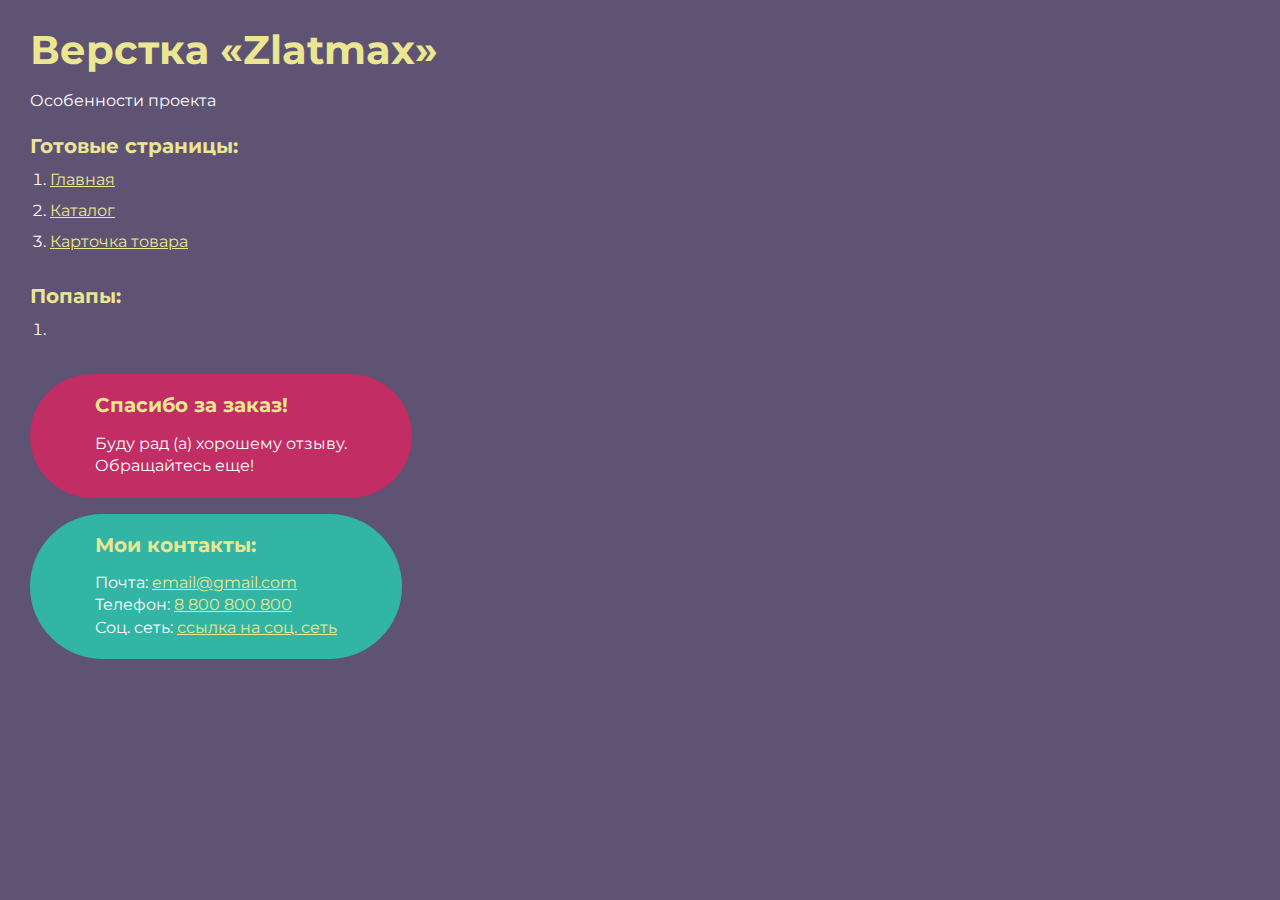
==== index.html @ 1adb2fd6 "first" ====
<!DOCTYPE html>
<html>

<head>
	<meta charset="UTF-8">
	<meta name="viewport" content="width=device-width, initial-scale=1.0">
	<title>Верстка «Zlatmax»</title>
</head>

<body>
	<div class="rootpage">
		<h1>Верстка «Zlatmax»</h1>
		<div class="rootpage__info">
			Особенности проекта
		</div>
		<h2>Готовые страницы:</h2>
		<ol class="rootpage__list">
			<li><a target="_blank" href="home.html">Главная</a></li>
			<li><a target="_blank" href="catalog.html">Каталог</a></li>
			<li><a target="_blank" href="product.html">Карточка товара</a></li>
		</ol>
		<h2>Попапы:</h2>
		<ol class="rootpage__list">
			<li><a target="_blank" href="home.html#"></a></li>
		</ol>
		<div class="rootpage__tnx">
			<h2>Спасибо за заказ!</h2>
			<p>Буду рад (а) хорошему отзыву.</p>
			<p>Обращайтесь еще!</p>
		</div>
		<div class="rootpage__contacts">
			<h2>Мои контакты:</h2>
			<p>Почта: <a href="mailto:email@gmail.com">email@gmail.com</a></p>
			<p>Телефон: <a href="tel:8800800800">8 800 800 800</a></p>
			<p>Соц. сеть: <a href="">ссылка на соц. сеть</a></p>
		</div>
	</div>
</body>
<style>
	@charset "UTF-8";
	@import url("https://fonts.googleapis.com/css?family=Montserrat:regular,700&display=swap");

	*,
	*::before,
	*::after {
		padding: 0px;
		margin: 0px;
		border: 0px;
		box-sizing: border-box;
	}

	html,
	body {
		height: 100%;
		margin: 0;
		padding: 0;
		min-width: 320px;
		width: 100%;
		color: #fff;
		background-color: #5e5373;
	}

	body {
		font-family: Montserrat;
		font-size: 100%;
		line-height: 1;
		font-size: 1rem;
	}

	a {
		text-decoration: underline;
		color: #ebe691
	}

	a:visited {
		text-decoration: underline;
		color: #aaa768;
	}

	a:hover {
		text-decoration: none;
	}

	ul li {
		list-style: none;
	}

	img {
		vertical-align: top;
	}

	.wrapper {
		width: 100%;
		min-height: 100%;
		overflow: hidden;
	}

	.rootpage {
		padding: 30px;
		display: flex;
		flex-direction: column;
		align-items: flex-start;
	}

	@media (max-width: 767px) {
		.rootpage {
			padding: 30px 15px;
		}
	}

	h1 {
		color: #ebe691;
		font-size: 2.5rem;
		margin: 0px 0px 1.25rem 0px;
	}

	@media (max-width: 767px) {
		h1 {
			font-size: 1.85rem;
			margin: 0px 0px 1.25rem 0px;
		}
	}

	h2 {
		color: #ebe691;
		font-size: 1.25rem;
		margin: 0px 0px 1rem 0px;
	}

	@media (max-width: 767px) {
		h2 {
			font-size: 1.125rem;
			margin: 0px 0px 1rem 0px;
		}
	}

	.rootpage__info {
		line-height: 140%;
		margin: 0px 0px 1.5rem 0px;
	}

	.rootpage__list {
		margin: 0px 0px 2.25rem 1.25rem;
	}

	.rootpage__list li:not(:last-child) {
		margin: 0px 0px 15px 0px;
	}

	.rootpage__contacts,
	.rootpage__tnx {
		border-radius: 200px;
		padding: 20px 65px;
		line-height: 140%;
	}

	@media (max-width: 767px) {

		.rootpage__contacts,
		.rootpage__tnx {
			border-radius: 40px;
			padding: 20px;
		}
	}

	.rootpage__contacts {
		background: #32b5a4;

	}

	.rootpage__contacts a {
		color: #ebe691;
	}

	.rootpage__tnx {
		background: #c22d63;
		margin: 0px 0px 1rem 0px;
	}
</style>

</html>
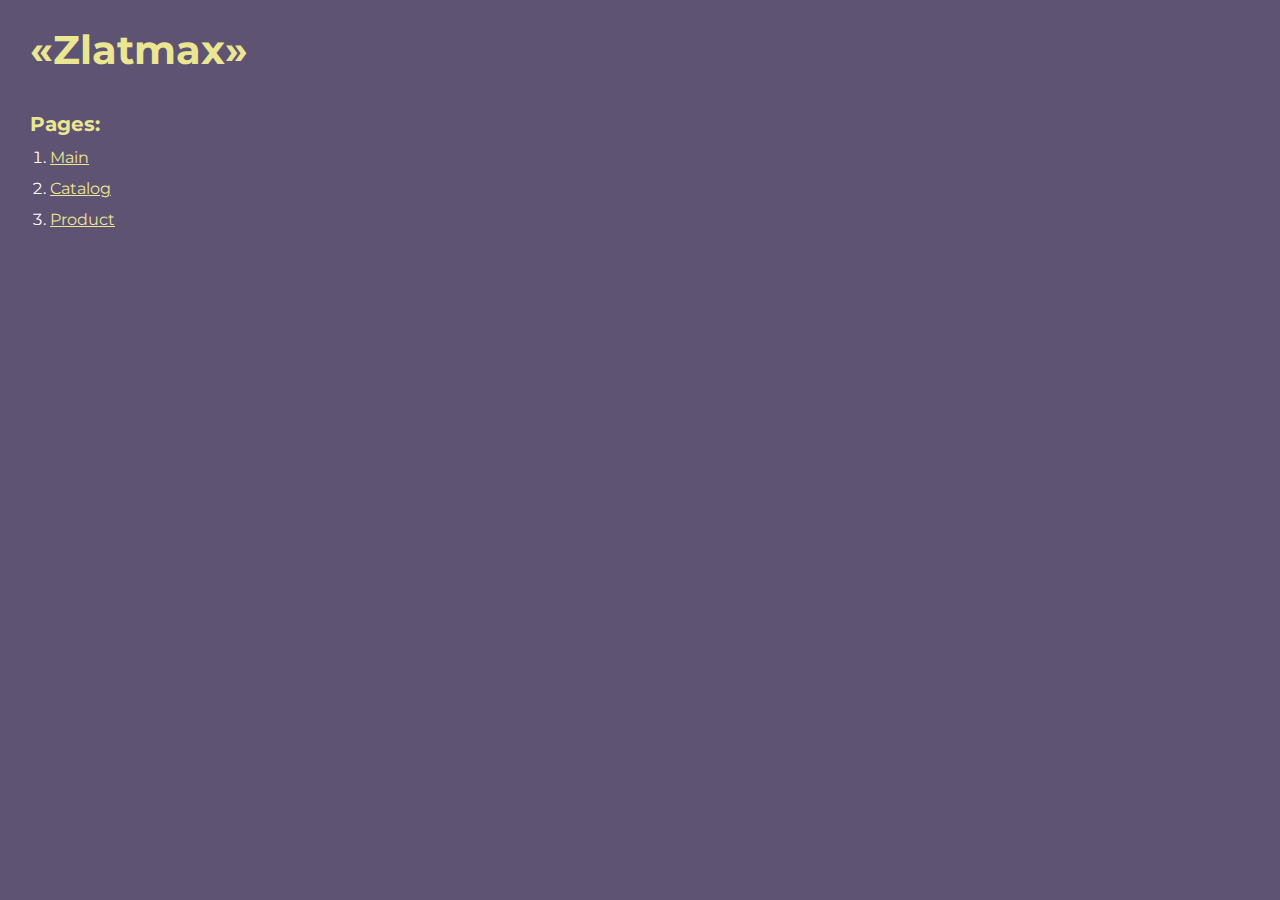
==== commit 1842654f: "index_changed" ====
--- a/index.html
+++ b/index.html
@@ -4,36 +4,22 @@
 <head>
 	<meta charset="UTF-8">
 	<meta name="viewport" content="width=device-width, initial-scale=1.0">
-	<title>Верстка «Zlatmax»</title>
+	<title>«Zlatmax»</title>
 </head>
 
 <body>
 	<div class="rootpage">
-		<h1>Верстка «Zlatmax»</h1>
+		<h1>«Zlatmax»</h1>
 		<div class="rootpage__info">
-			Особенности проекта
 		</div>
-		<h2>Готовые страницы:</h2>
+		<h2>Pages:</h2>
 		<ol class="rootpage__list">
-			<li><a target="_blank" href="home.html">Главная</a></li>
-			<li><a target="_blank" href="catalog.html">Каталог</a></li>
-			<li><a target="_blank" href="product.html">Карточка товара</a></li>
+			<li><a target="_blank" href="home.html">Main</a></li>
+			<li><a target="_blank" href="catalog.html">Catalog</a></li>
+			<li><a target="_blank" href="product.html">Product</a></li>
 		</ol>
-		<h2>Попапы:</h2>
-		<ol class="rootpage__list">
-			<li><a target="_blank" href="home.html#"></a></li>
-		</ol>
-		<div class="rootpage__tnx">
-			<h2>Спасибо за заказ!</h2>
-			<p>Буду рад (а) хорошему отзыву.</p>
-			<p>Обращайтесь еще!</p>
-		</div>
-		<div class="rootpage__contacts">
-			<h2>Мои контакты:</h2>
-			<p>Почта: <a href="mailto:email@gmail.com">email@gmail.com</a></p>
-			<p>Телефон: <a href="tel:8800800800">8 800 800 800</a></p>
-			<p>Соц. сеть: <a href="">ссылка на соц. сеть</a></p>
-		</div>
+
+	</div>
 	</div>
 </body>
 <style>
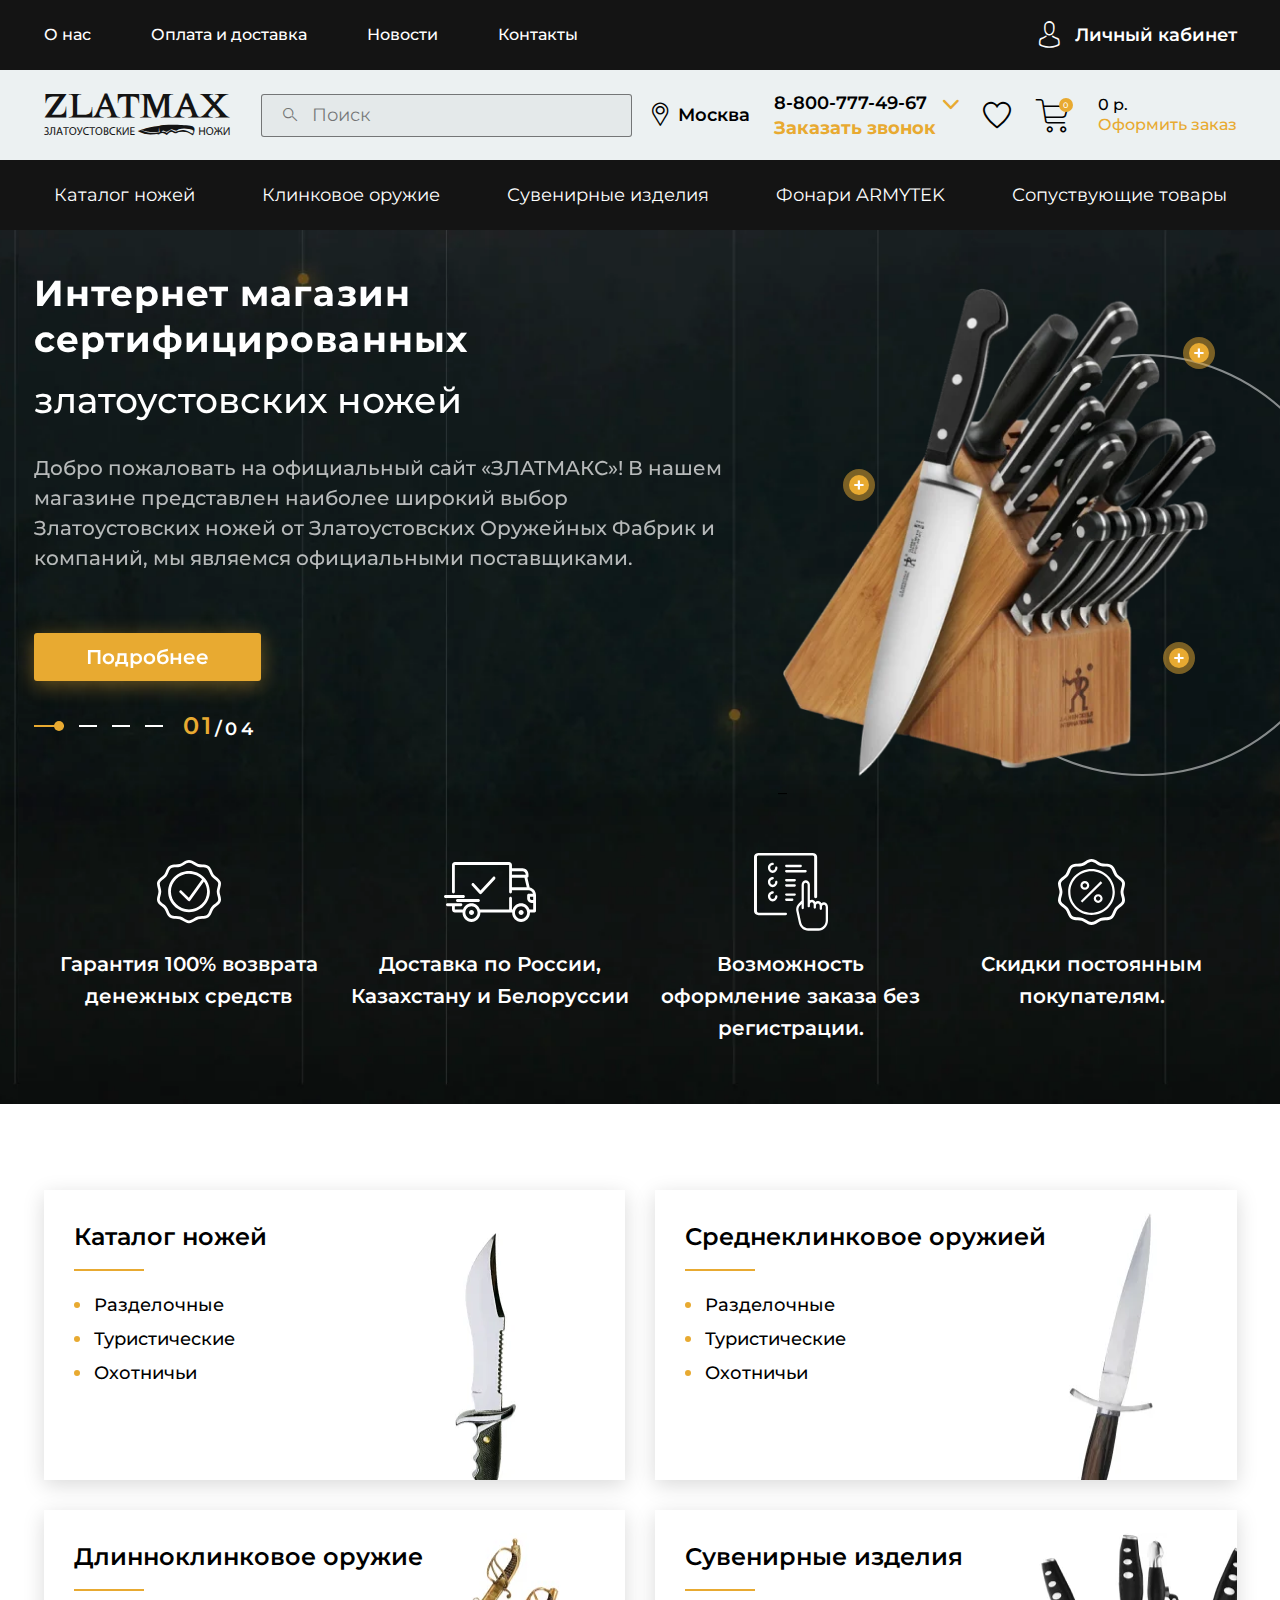
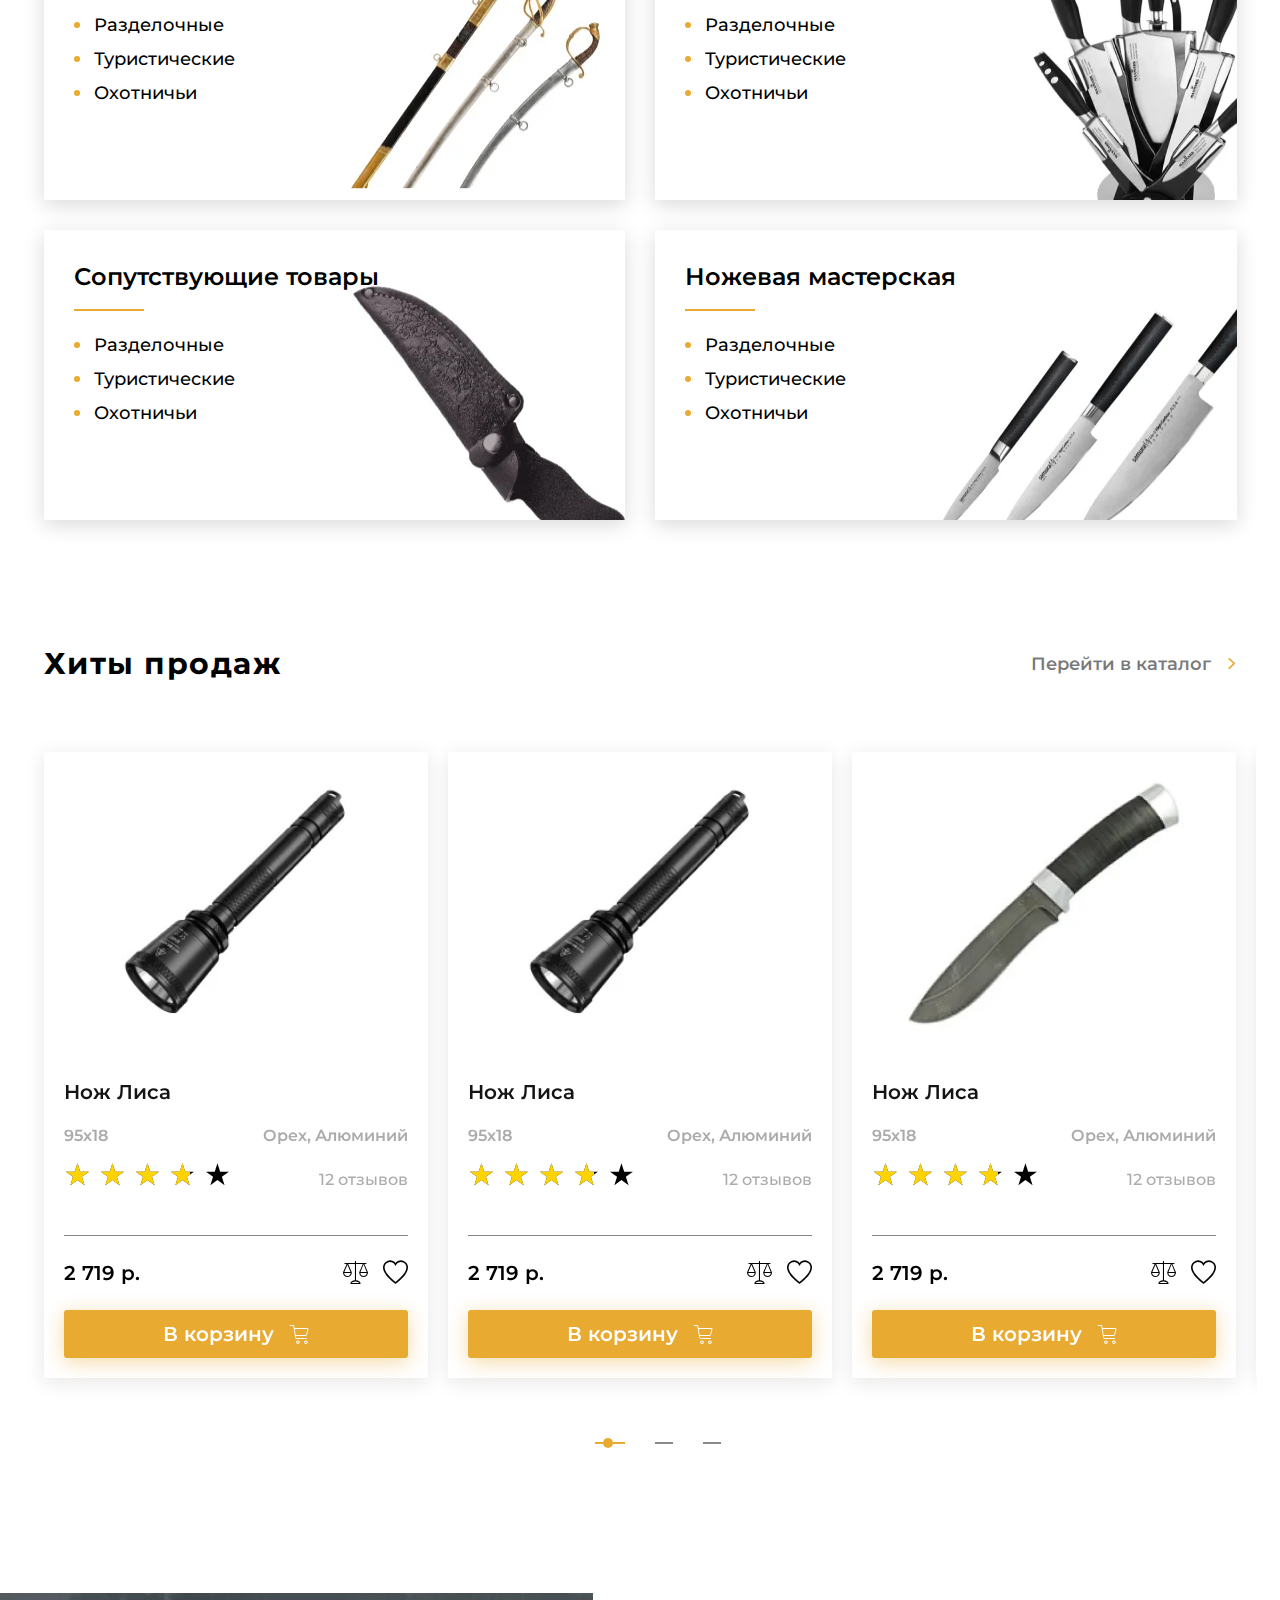
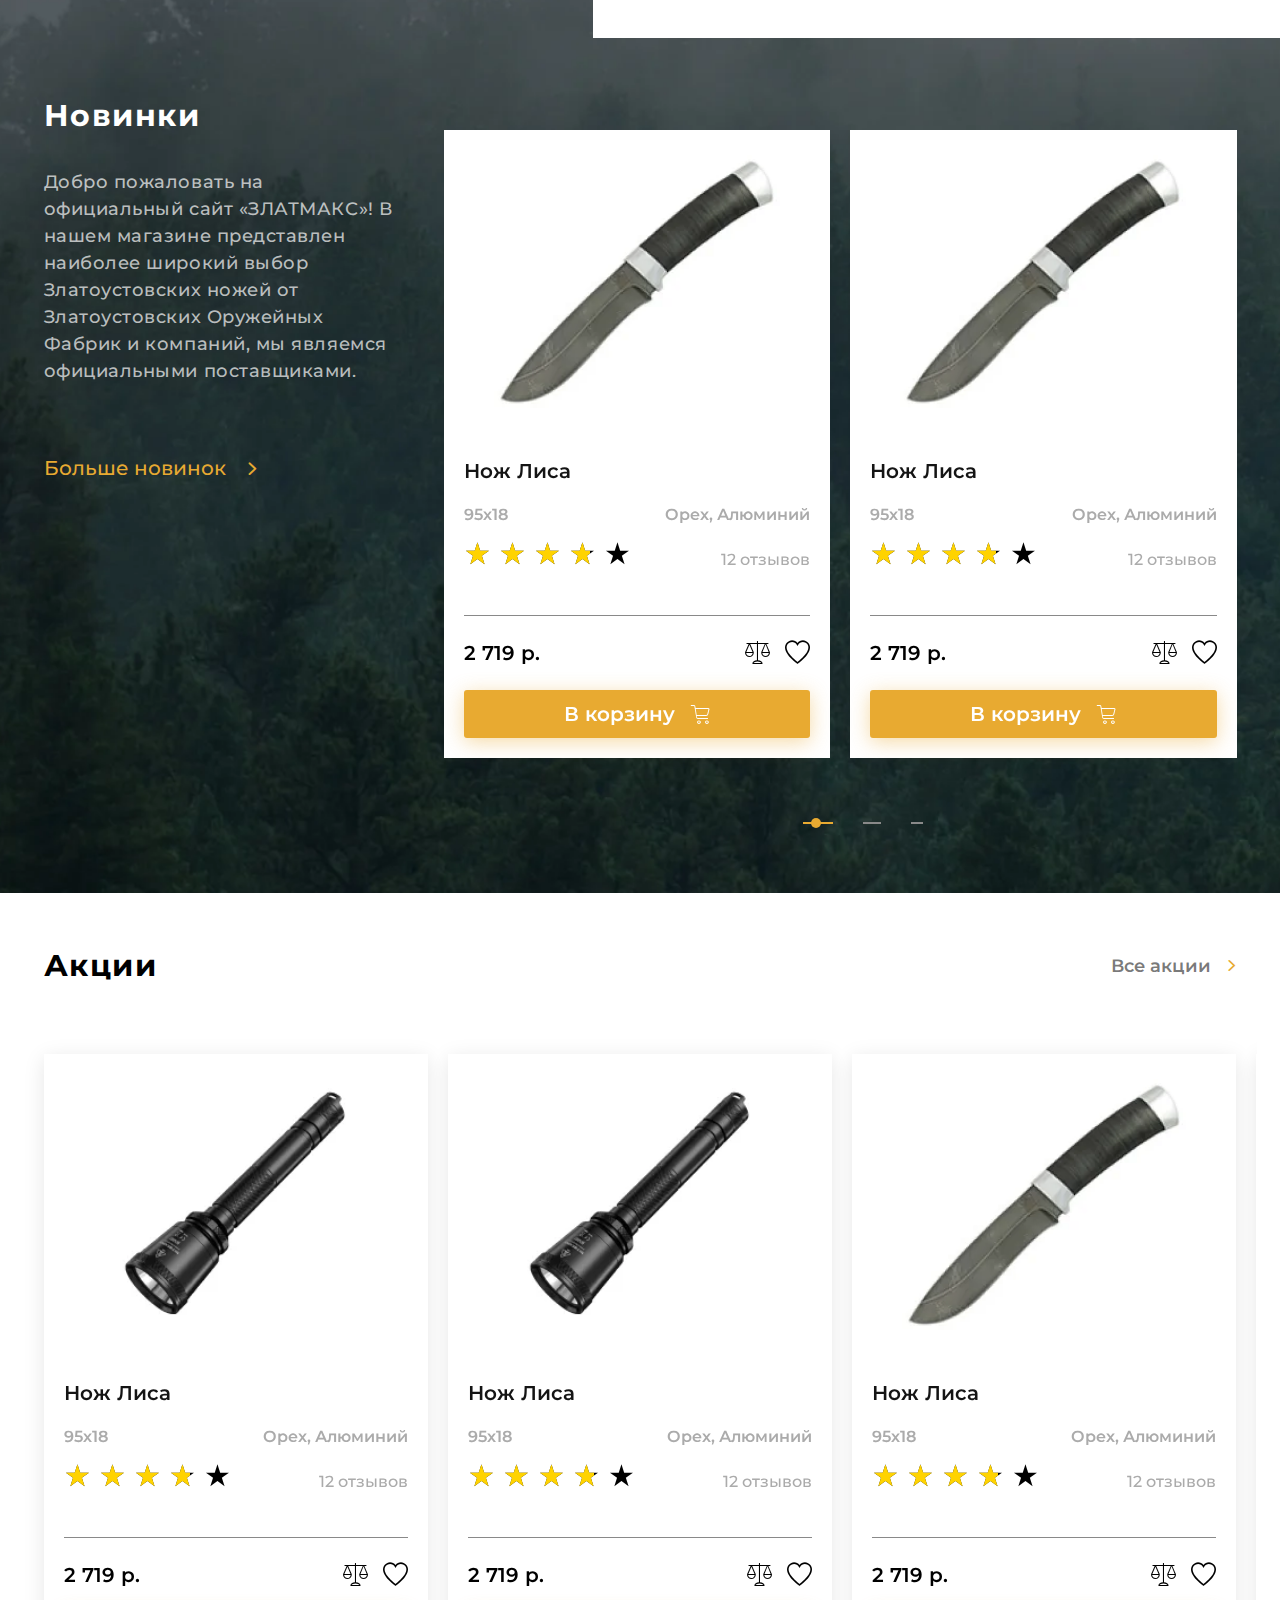
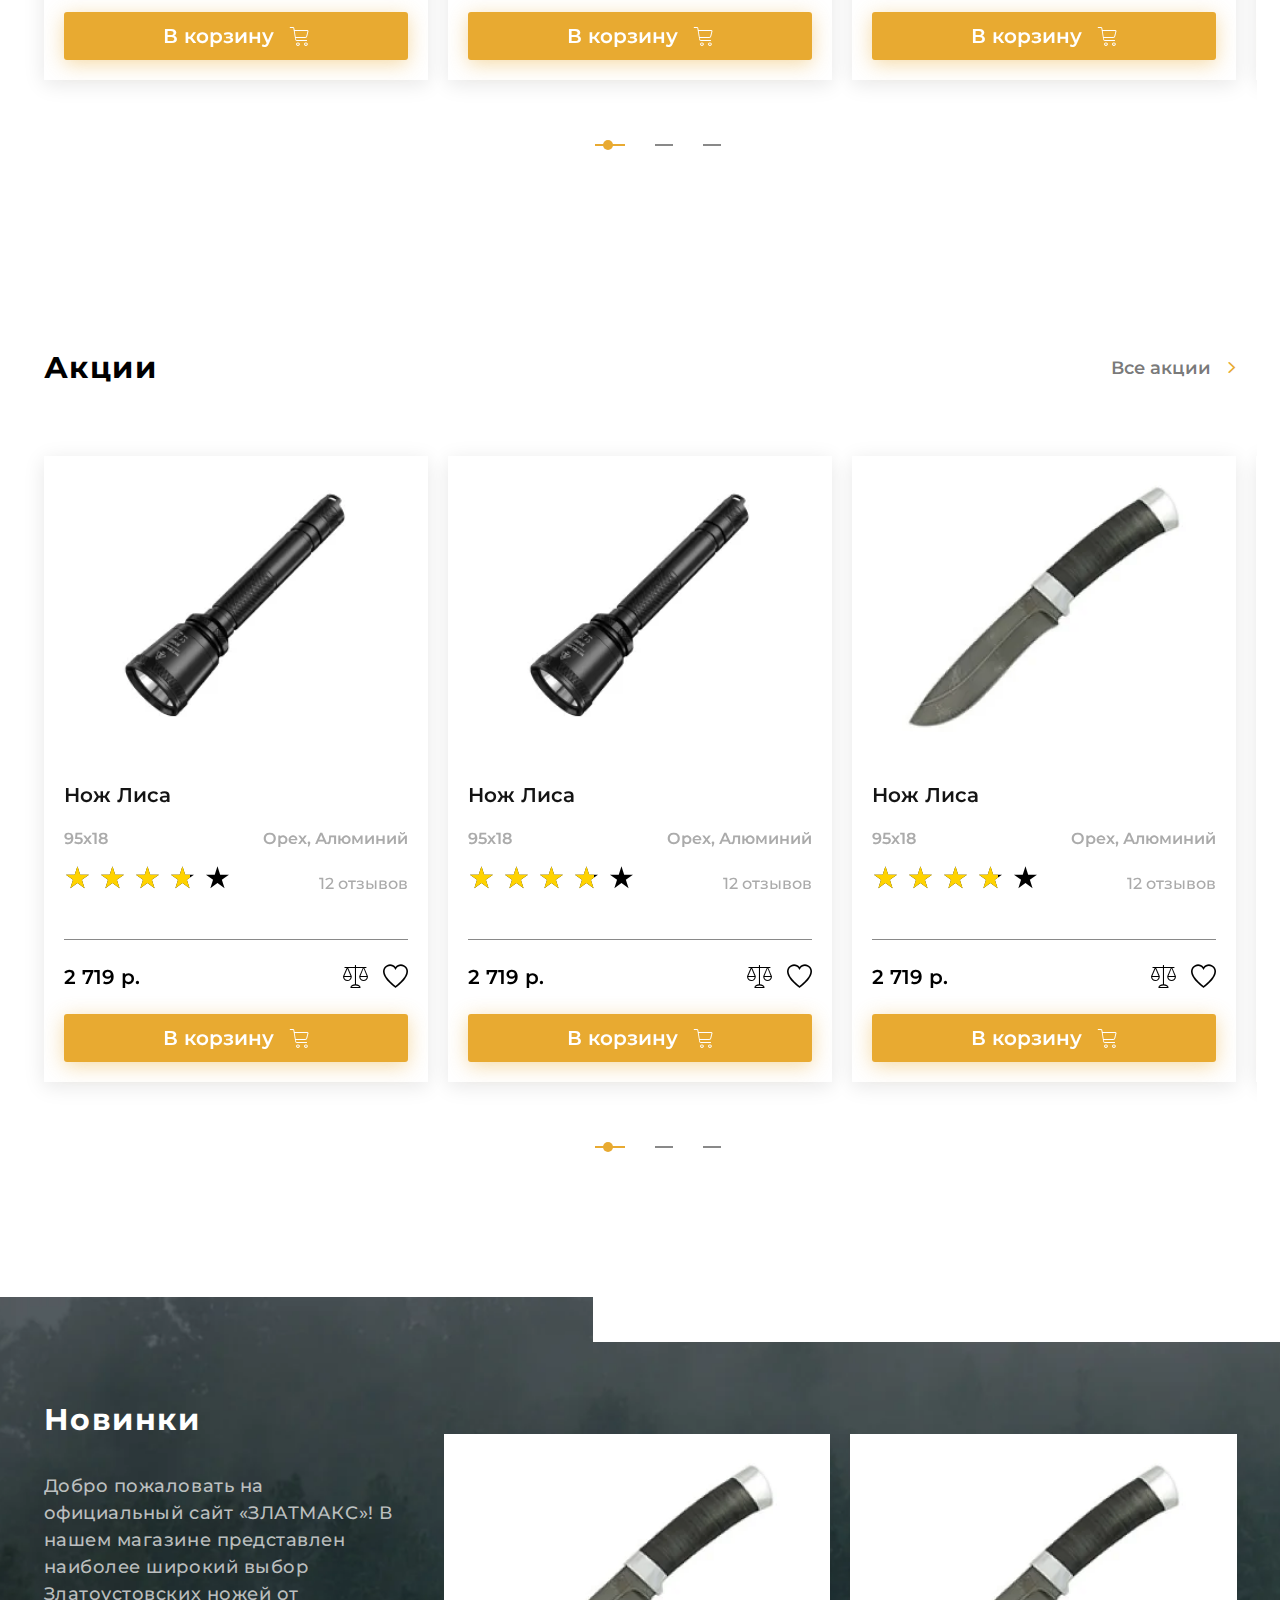
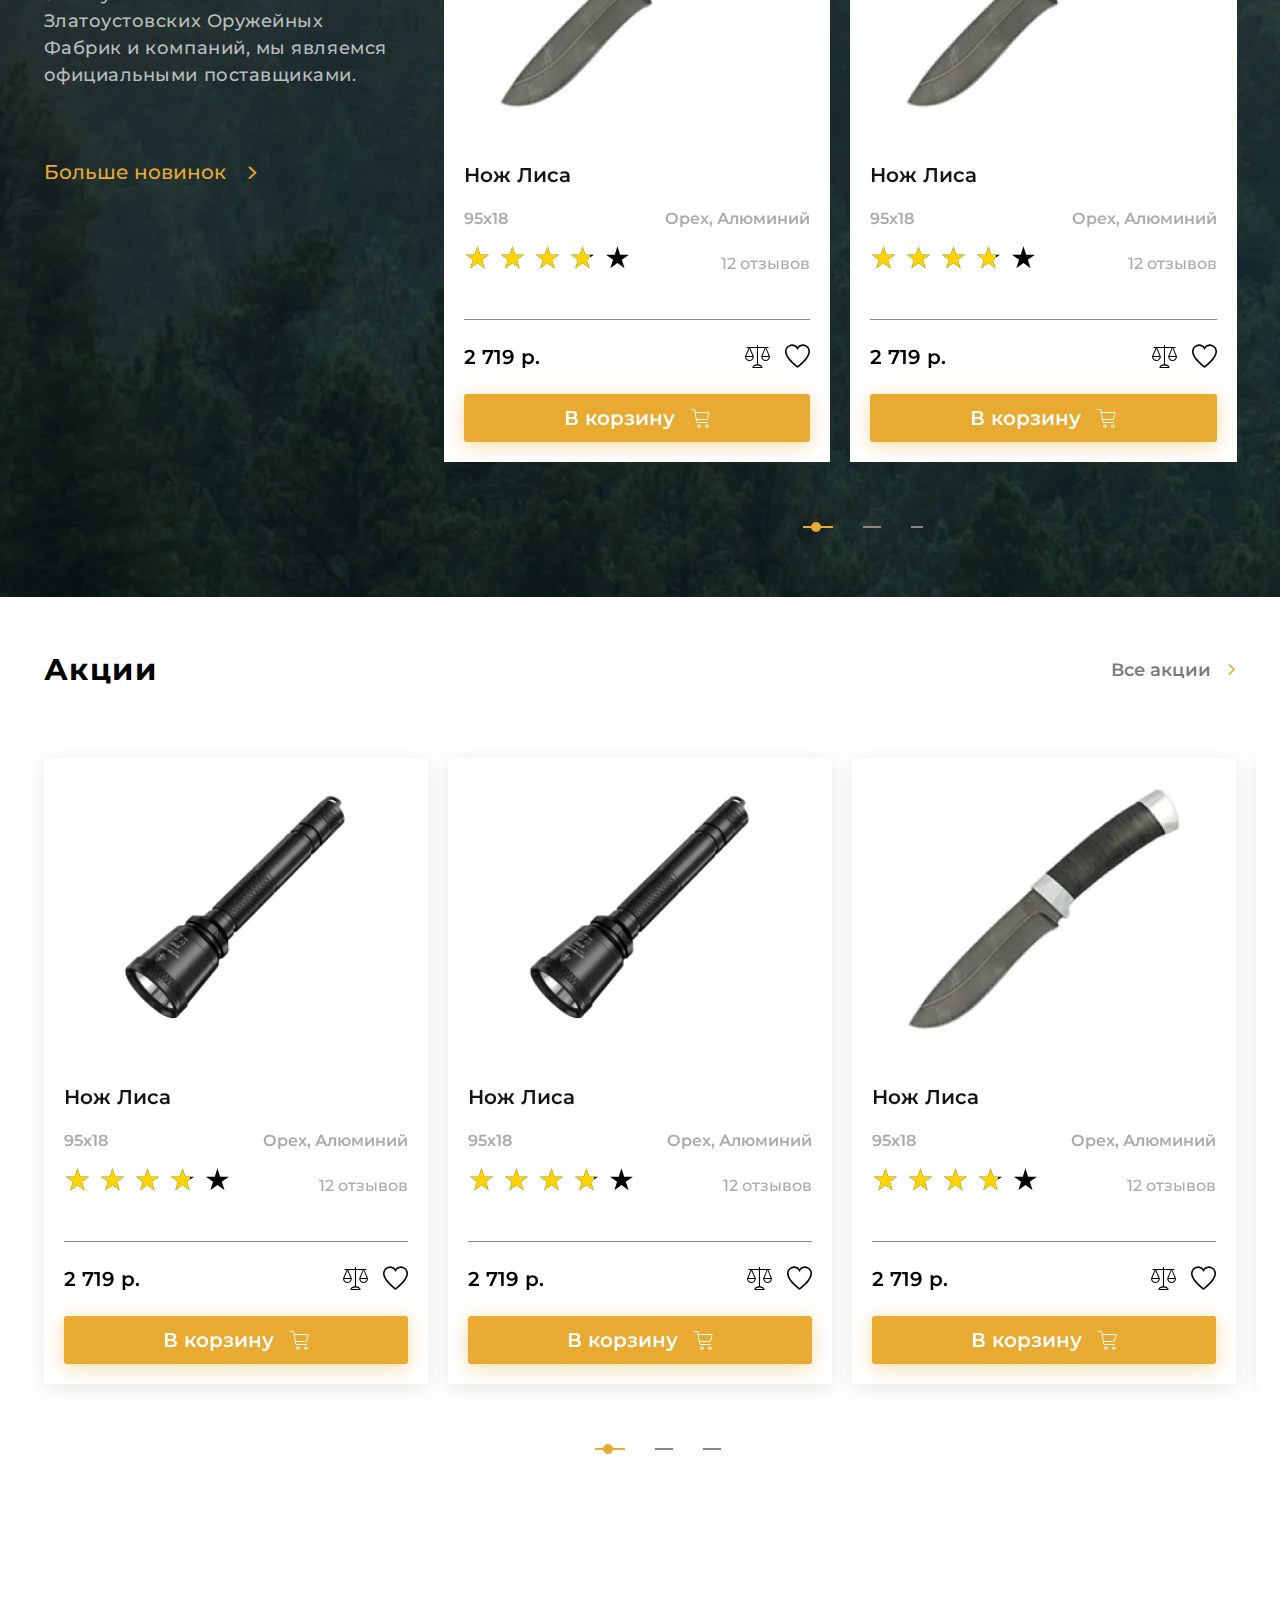
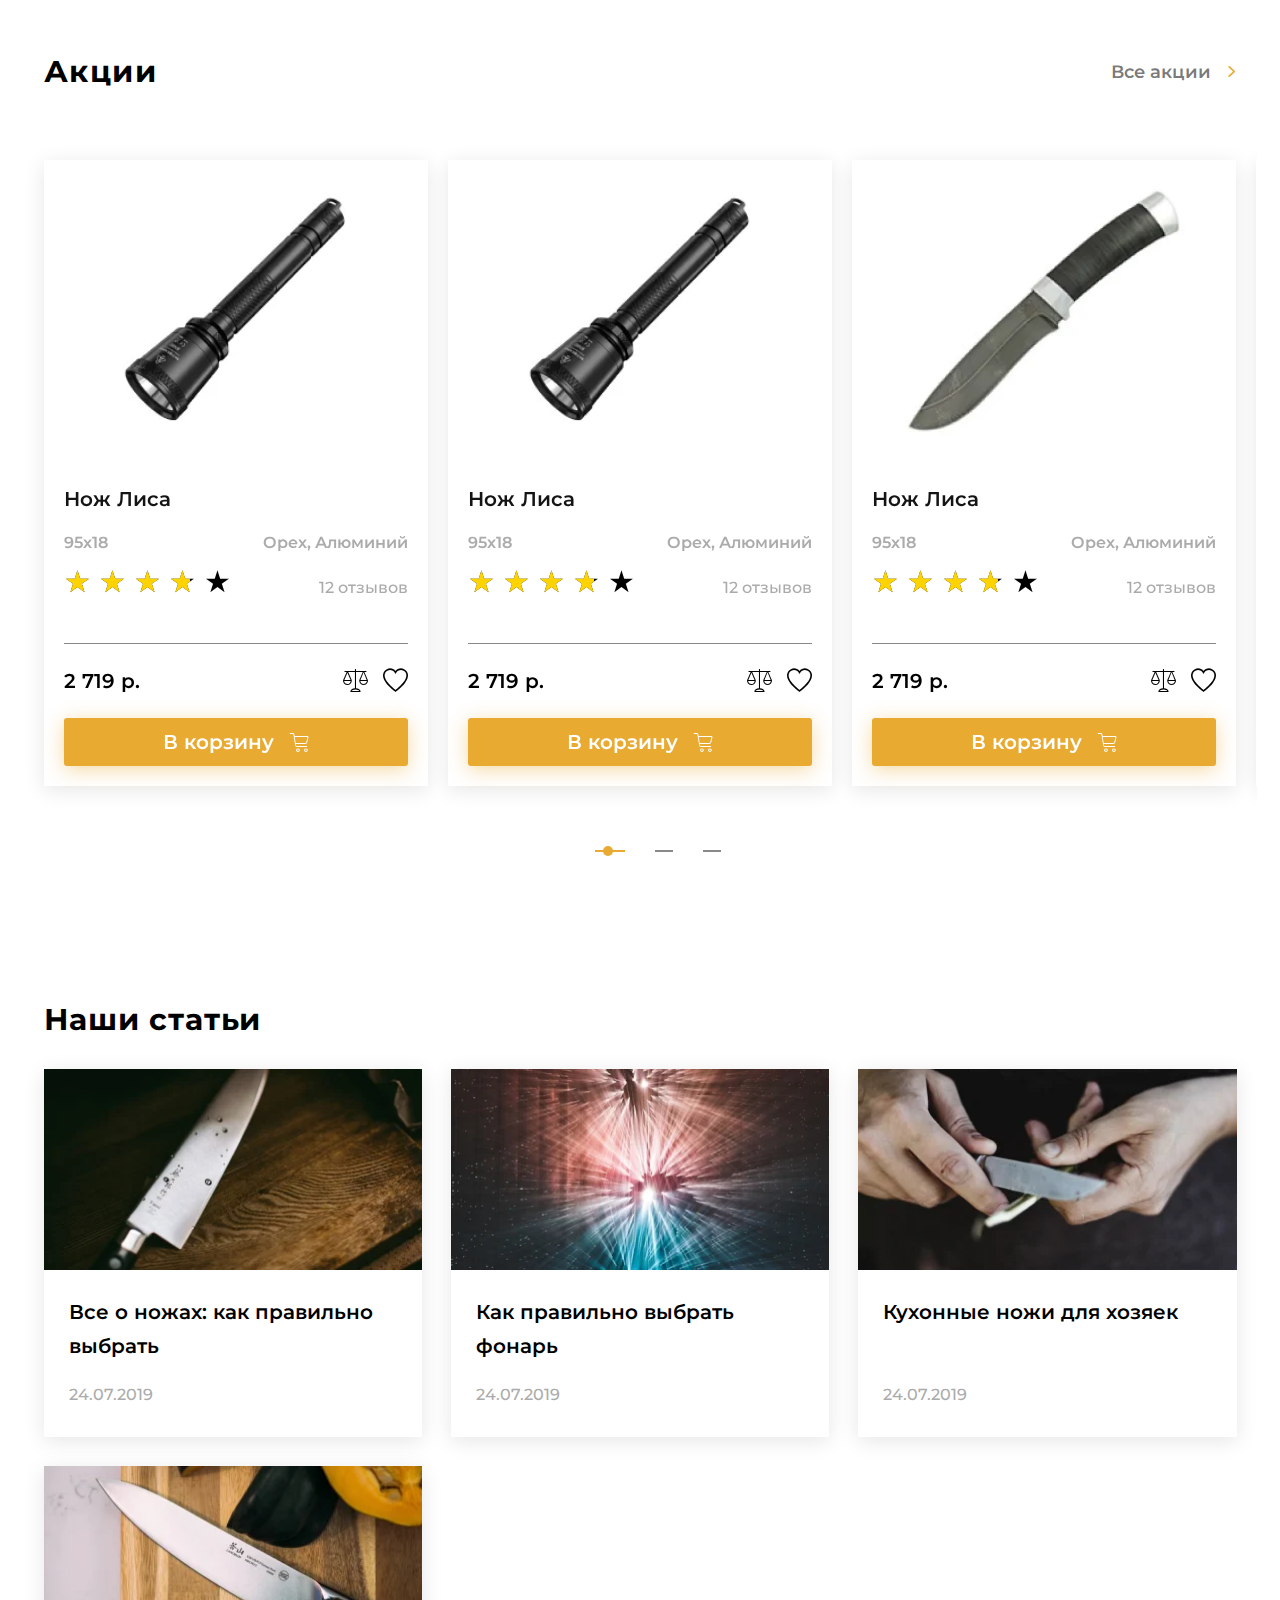
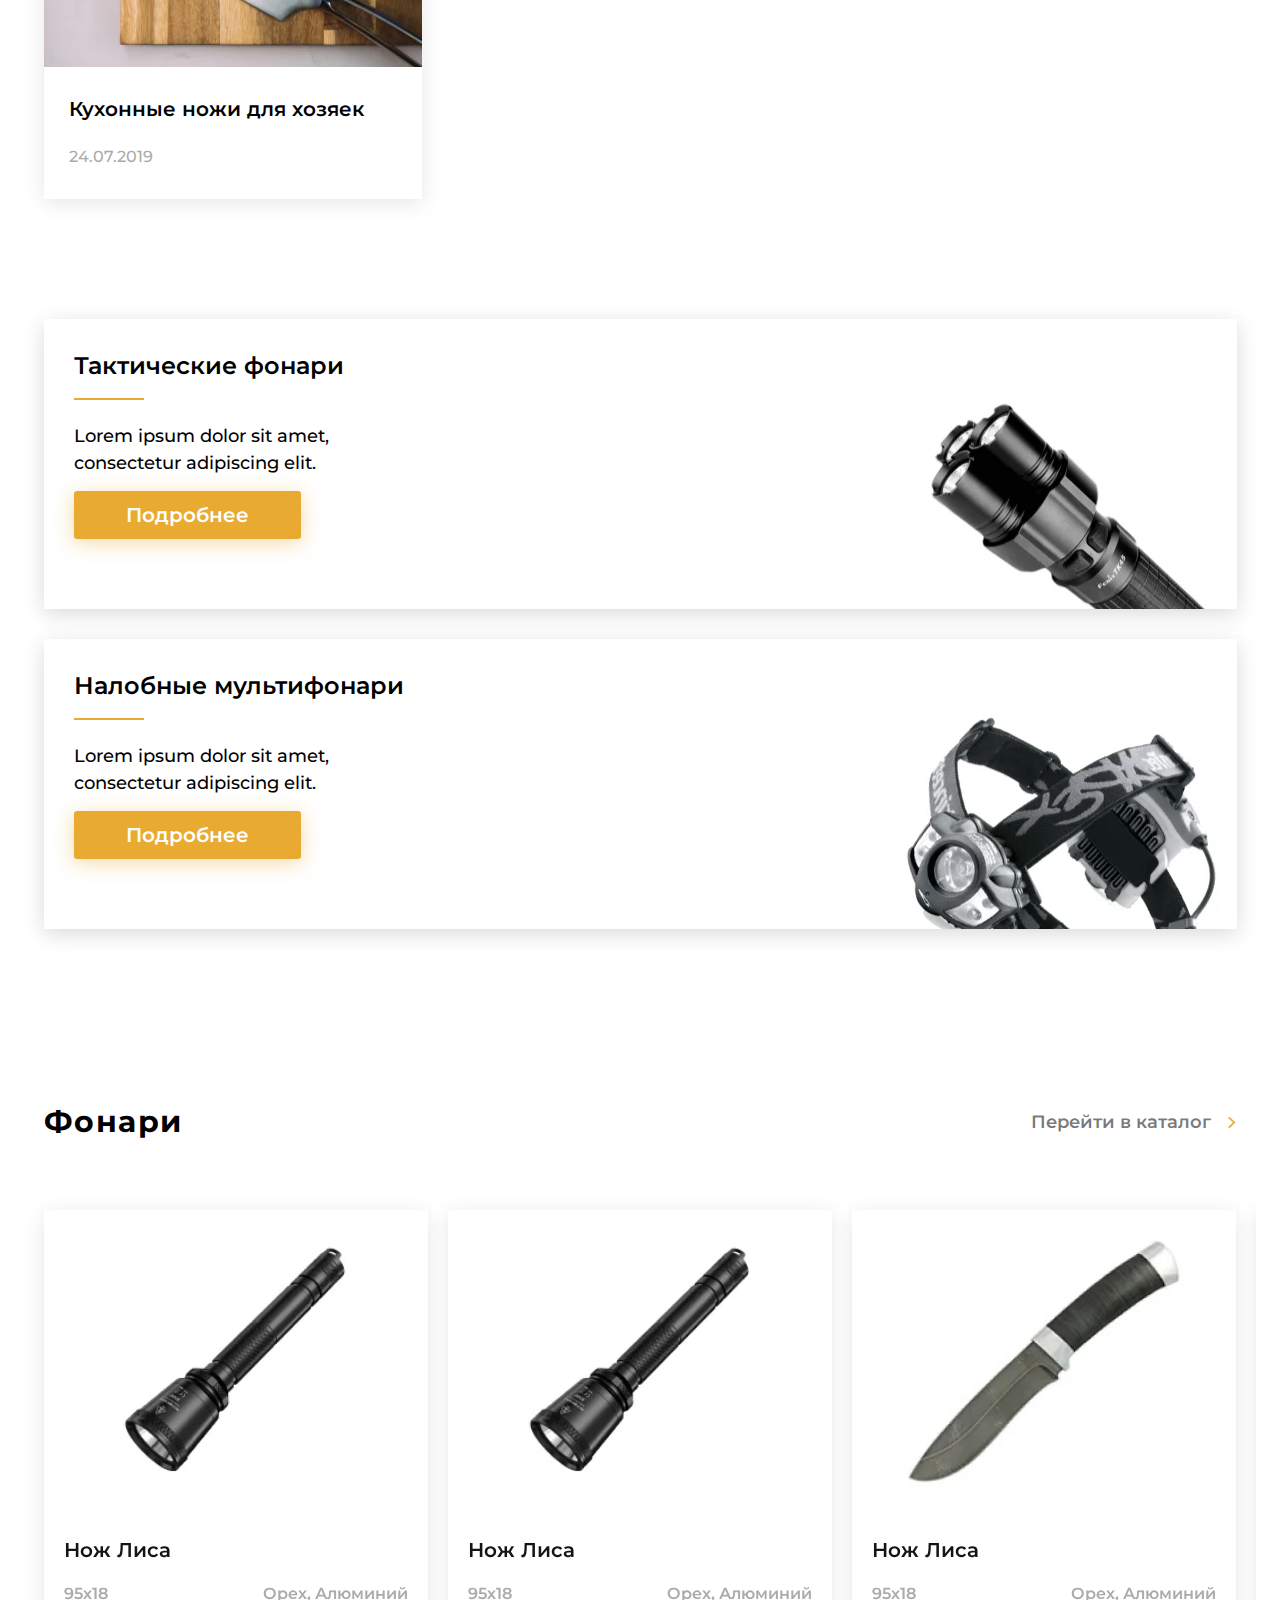
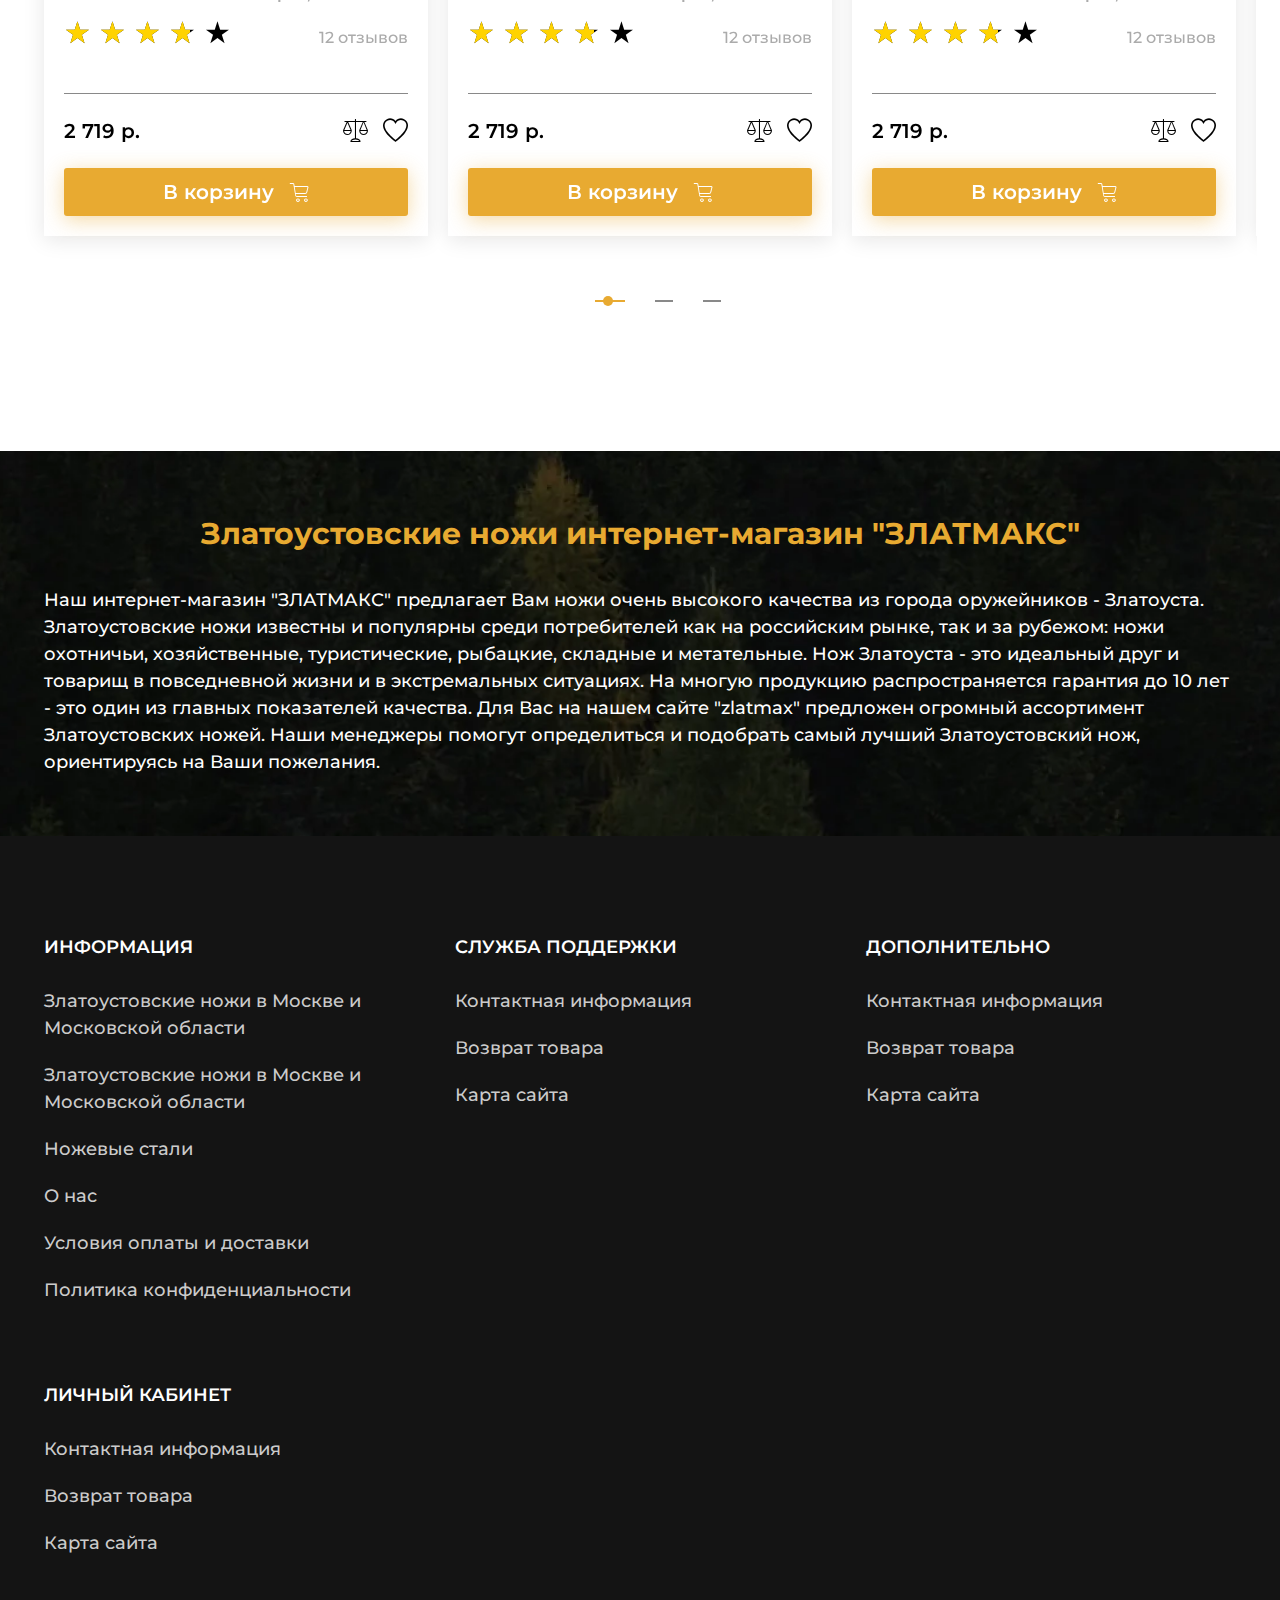
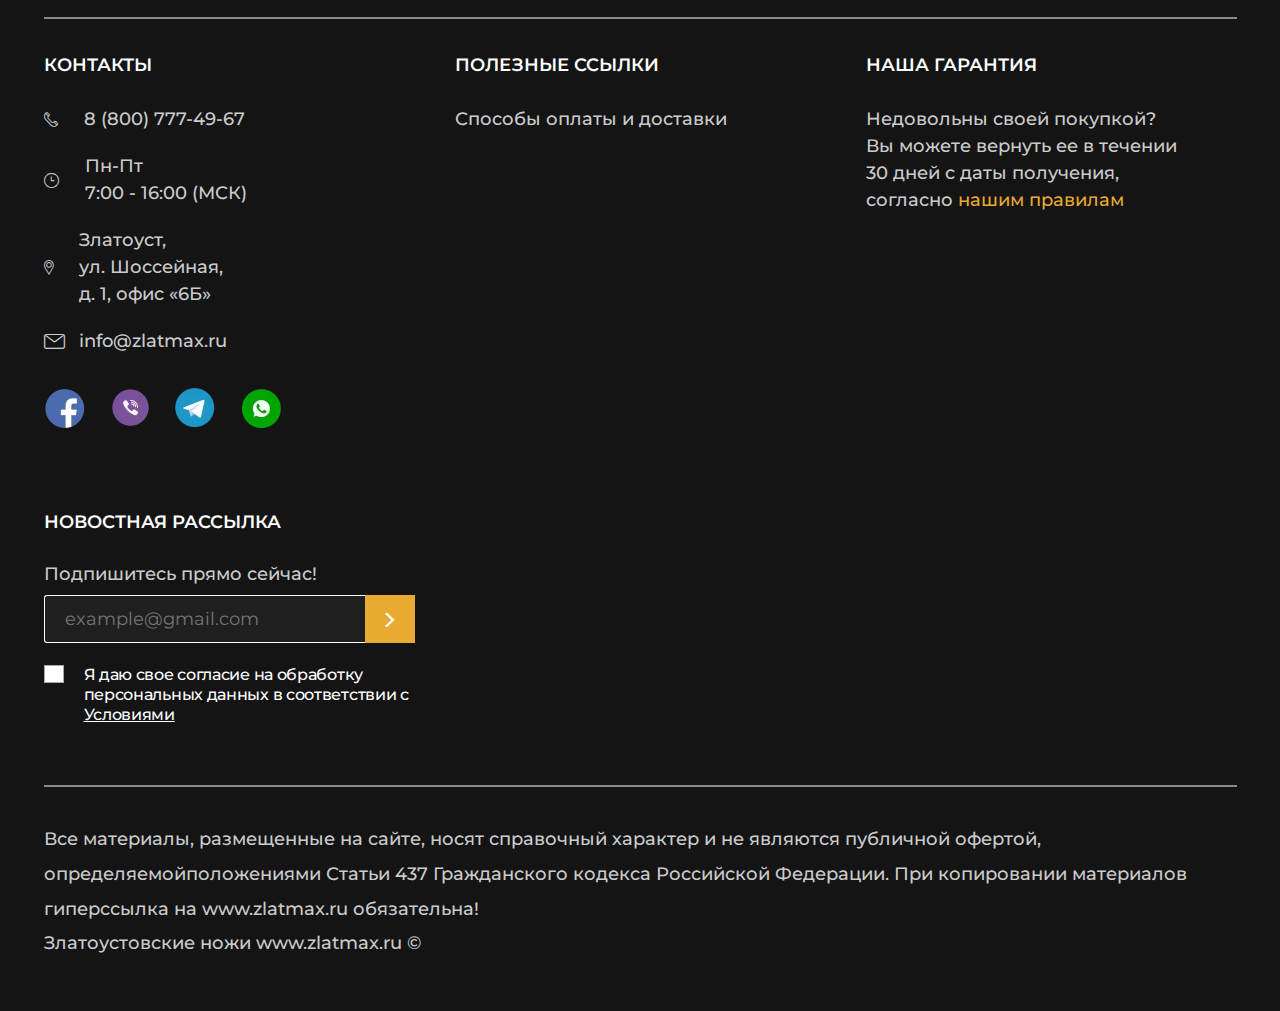
==== commit f11abfd3: "index_com" ====
--- a/index.html
+++ b/index.html
@@ -1,167 +1,3513 @@
 <!DOCTYPE html>
-<html>
+<html lang="ru">
 
 <head>
+	<title>Главная</title>
 	<meta charset="UTF-8">
+	<meta name="format-detection" content="telephone=no">
+	<link rel="stylesheet" href="css/style.min.css?_v=20220722093938">
+	<link rel="shortcut icon" href="favicon.ico">
+	<!-- <meta name="robots" content="noindex, nofollow"> -->
 	<meta name="viewport" content="width=device-width, initial-scale=1.0">
-	<title>«Zlatmax»</title>
 </head>
 
 <body>
-	<div class="rootpage">
-		<h1>«Zlatmax»</h1>
-		<div class="rootpage__info">
+	<div class="wrapper">
+		<header class="header">
+			<div class="header__top top-header">
+				<div class="top-header__container">
+					<nav class="top-header__menu menu-top-header">
+						<ul data-da=".menu__body,991.98" class="menu-top-header__list">
+							<li class="menu-top-header__item menu-top-header__item_catalog">
+								<a href="" class="menu-top-header__link menu-top-header__link_catalog _icon-arrow-bottom">
+									Каталог товаров
+								</a>
+							</li>
+							<li class="menu-top-header__item"><a href="" class="menu-top-header__link">О нас</a></li>
+							<li class="menu-top-header__item"><a href="" class="menu-top-header__link">Оплата и доставка</a>
+							</li>
+							<li class="menu-top-header__item"><a href="" class="menu-top-header__link">Новости</a></li>
+							<li class="menu-top-header__item"><a href="" class="menu-top-header__link">Контакты</a></li>
+
+						</ul>
+					</nav>
+					<a href="" class="top-header__user _icon-user"><span>Личный кабинет</span></a>
+					<nav hidden class="menu">
+						<button type="button" class="menu__icon icon-menu"><span></span></button>
+						<div class="menu__body">
+
+							<!-- <ul class="menu__list">
+						<li class="menu__item">
+							<a href="" class="menu__link menu__link_catalog _icon-arrow-bottom">Каталог товаров</a>
+						</li>
+					</ul> -->
+						</div>
+					</nav>
+				</div>
+			</div>
+			<div class="header__body body-header">
+				<div class="body-header__container">
+					<a href="" class="body-header__logo"></a>
+					<div data-da=".body-header, 991.8" class="body-header__search">
+						<form action="#" class="search-header ">
+							<button type="submit" class="search-header__button _icon-search"></button>
+							<input autocomplete="off" type="text" name="form[]" data-error="Ошибка" placeholder="Поиск" data-value="" class="search-header__input">
+						</form>
+					</div>
+					<div class="body-header__actions actions-header">
+						<a href="#" class="actions-header__location _icon-location"><span>Москва</span></a>
+						<div data-da=".top-header__container,991.98,first" class="actions-header__phones phones-header">
+							<div data-spollers class="phones-header__items">
+								<div class="phones-header__item">
+									<a href="tel:88007774967" class="phones-header__phone"><span>8-800-777-49-67</span></a>
+									<button type="button" data-spoller class="phones-header__arrow _icon-arrow-bottom"></button>
+									<ul class="phones-header__list">
+										<li><a href="tel:88007774968" class="phones-header__phone">8-800-777-49-68</a></li>
+										<li><a href="tel:88007774969" class="phones-header__phone">8-800-777-49-69</a></li>
+										<li><a href="tel:88007774970" class="phones-header__phone">8-800-777-49-70</a></li>
+									</ul>
+								</div>
+							</div>
+
+							<button type="button" data-popup="#callback" class="phones-header__callback">Заказать
+								звонок</button>
+						</div>
+						<a href="#" data-da=".top-header__container,991.98,2" class="actions-header__favorite _icon-favorite"></a>
+						<a href="" data-da=".top-header__container,991.98,2" class="actions-header__cart cart-header ">
+							<div class="cart-header__icon _icon-cart"><span>0</span> </div>
+							<div class="cart-header__body">
+								<div class="cart-header__sum">0 р. </div>
+								<a href="#" class="cart-header__link">Оформить заказ</a>
+							</div>
+						</a>
+					</div>
+				</div>
+			</div>
+			<div class="header__catalog catalog-header">
+				<div class="catalog-header__container">
+					<nav class="catalog-header__menu menu-catalog">
+						<button type="button" class="menu-catalog__back _icon-back">Назад</button>
+						<ul class="menu-catalog__list">
+							<li class="menu-catalog__item"><button data-parent="1" class="menu-catalog__link">Каталог
+									ножей</button>
+							</li>
+							<li class="menu-catalog__item"><button data-parent="2" class="menu-catalog__link">Клинковое
+									оружие</button></li>
+							<li class="menu-catalog__item"><button data-parent="3" class="menu-catalog__link">Сувенирные
+									изделия</button></li>
+							<li class="menu-catalog__item"><button data-parent="4" class="menu-catalog__link">Фонари
+									ARMYTEK</button></li>
+							<li class="menu-catalog__item"><button data-parent="5" class="menu-catalog__link">Сопуствующие
+									товары</button></li>
+						</ul>
+					</nav>
+					<div class="menu-catalog__sub-menu sub-menu-catalog">
+
+						<div class="sub-menu-catalog__container"> <button type="button" class="sub-menu-catalog__back _icon-back">Назад</button>
+							<div data-submenu="1" class="sub-menu-catalog__block">
+
+								<div class="sub-menu-catalog__category">
+									<a href="#" class="sub-menu-catalog__link-category">Категория ножей</a>
+								</div>
+								<div class="sub-menu-catalog__category">
+									<a href="#" class="sub-menu-catalog__link-category">Производство ножей</a>
+								</div>
+								<div class="sub-menu-catalog__category">
+									<a href="#" class="sub-menu-catalog__link-category"> Ножи по маркам стали</a>
+								</div>
+								<div class="sub-menu-catalog__category">
+									<a href="#" class="sub-menu-catalog__link-category">Заточка и полировка ножей</a>
+								</div>
+								<div class="sub-menu-catalog__category">
+									<a href="#" class="sub-menu-catalog__link-category">Ножевая мастерская</a>
+								</div>
+								<ul class="sub-menu-catalog__list">
+									<li class="sub-menu-catalog__item"><a href="" class="sub-menu-catalog__link">Разделочные
+											ножи</a></li>
+									<li class="sub-menu-catalog__item"><a href="" class="sub-menu-catalog__link">Туристические
+											ножи</a></li>
+									<li class="sub-menu-catalog__item"><a href="" class="sub-menu-catalog__link">Ножи
+											охотничьи</a>
+									</li>
+									<li class="sub-menu-catalog__item"><a href="" class="sub-menu-catalog__link">Булатные
+											ножи</a>
+									</li>
+									<li class="sub-menu-catalog__item"><a href="" class="sub-menu-catalog__link">Ножи из
+											дамаска</a>
+									</li>
+									<li class="sub-menu-catalog__item"><a href="" class="sub-menu-catalog__link">Тактического
+											назначения</a></li>
+									<li class="sub-menu-catalog__item"><a href="" class="sub-menu-catalog__link">Метательные
+											ножи</a></li>
+									<li class="sub-menu-catalog__item"><a href="" class="sub-menu-catalog__link">Мачете
+											и
+											кукри</a>
+									</li>
+									<li class="sub-menu-catalog__item"><a href="" class="sub-menu-catalog__link">Ножи
+											кухонные</a>
+									</li>
+								</ul>
+								<ul class="sub-menu-catalog__list">
+									<li class="sub-menu-catalog__item">
+										<a href="" class="sub-menu-catalog__link">Ножи АИР</a>
+									</li>
+									<li class="sub-menu-catalog__item">
+										<a href="" class="sub-menu-catalog__link">Ножи ЗИК</a>
+									</li>
+									<li class="sub-menu-catalog__item">
+										<a href="" class="sub-menu-catalog__link">Ножи ЗЗОСС</a>
+									</li>
+									<li class="sub-menu-catalog__item">
+										<a href="" class="sub-menu-catalog__link">Ножи РОСоружие</a>
+									</li>
+									<li class="sub-menu-catalog__item">
+										<a href="" class="sub-menu-catalog__link"> Ножи Оружейник</a>
+									</li>
+									<li class="sub-menu-catalog__item">
+										<a href="" class="sub-menu-catalog__link">Булат Сергея Барановаия</a>
+									</li>
+									<li class="sub-menu-catalog__item">
+										<a href="" class="sub-menu-catalog__link"> Булат Андрея Умерова</a>
+									</li>
+									<li class="sub-menu-catalog__item">
+										<a href="" class="sub-menu-catalog__link"> Ножи Златко</a>
+									</li>
+									<li class="sub-menu-catalog__item"><a href="" class="sub-menu-catalog__link">Ножи
+											Стиль-М</a>
+									</li>
+									<li class="sub-menu-catalog__item"><a href="" class="sub-menu-catalog__link">
+											Оружейная
+											компания</a>
+									</li>
+								</ul>
+								<ul class="sub-menu-catalog__list">
+									<li class="sub-menu-catalog__item">
+										<a href="" class="sub-menu-catalog__link">Ножи из стали 40х102С2М </a>
+									</li>
+									<li class="sub-menu-catalog__item">
+										<a href="" class="sub-menu-catalog__link">Ножи из стали 95х18 </a>
+									</li>
+									<li class="sub-menu-catalog__item">
+										<a href="" class="sub-menu-catalog__link">Ножи из стали 100х13м </a>
+									</li>
+									<li class="sub-menu-catalog__item">
+										<a href="" class="sub-menu-catalog__link">Ножи из стали 110х18м-ШД </a>
+									</li>
+									<li class="sub-menu-catalog__item">
+										<a href="" class="sub-menu-catalog__link">Ножи из стали ЭИ-107 ТЦ </a>
+									</li>
+									<li class="sub-menu-catalog__item">
+										<a href="" class="sub-menu-catalog__link">Ножи из стали 50х14МФ </a>
+									</li>
+									<li class="sub-menu-catalog__item">
+										<a href="" class="sub-menu-catalog__link">Ножи из стали AUS-8 </a>
+									</li>
+									<li class="sub-menu-catalog__item">
+										<a href="" class="sub-menu-catalog__link">Ножи из стали К340 </a>
+									</li>
+									<li class="sub-menu-catalog__item">
+										<a href="" class="sub-menu-catalog__link">Ножи из стали M390 </a>
+									</li>
+									<li class="sub-menu-catalog__item">
+										<a href="" class="sub-menu-catalog__link">Ножи из стали ЭП-766 </a>
+									</li>
+
+								</ul>
+								<ul class="sub-menu-catalog__list">
+									<li class="sub-menu-catalog__item">
+										<a href="" class="sub-menu-catalog__link">Паста ГОИ </a>
+									</li>
+									<li class="sub-menu-catalog__item">
+										<a href="" class="sub-menu-catalog__link">Алмазная паста </a>
+									</li>
+									<li class="sub-menu-catalog__item">
+										<a href="" class="sub-menu-catalog__link"> Бруски и камни для заточки</a>
+									</li>
+									<li class="sub-menu-catalog__item">
+										<a href="" class="sub-menu-catalog__link"> Заточные системы </a>
+									</li>
+
+								</ul>
+								<ul class="sub-menu-catalog__list">
+									<li class="sub-menu-catalog__item">
+										<a href="" class="sub-menu-catalog__link">Ножевые клинки</a>
+									</li>
+									<li class="sub-menu-catalog__item">
+										<a href="" class="sub-menu-catalog__link">Заготовки для ножей</a>
+									</li>
+									<li class="sub-menu-catalog__item">
+										<a href="" class="sub-menu-catalog__link">Литье для ножей</a>
+									</li>
+									<li class="sub-menu-catalog__item">
+										<a href="" class="sub-menu-catalog__link">Материалы для рукоятей</a>
+									</li>
+									<li class="sub-menu-catalog__item">
+										<a href="" class="sub-menu-catalog__link">Уход за рукоятиями ножей</a>
+									</li>
+
+
+								</ul>
+
+								<div class="sub-menu-catalog__footer">
+									<a href="" class="sub-menu-catalog__all">Смотреть все</a>
+								</div>
+								<div class="sub-menu-catalog__footer">
+									<a href="" class="sub-menu-catalog__all">Смотреть все</a>
+								</div>
+								<div class="sub-menu-catalog__footer">
+									<a href="" class="sub-menu-catalog__all">Смотреть все</a>
+								</div>
+								<div class="sub-menu-catalog__footer">
+									<a href="" class="sub-menu-catalog__all">Смотреть все</a>
+								</div>
+								<div class="sub-menu-catalog__footer">
+									<a href="" class="sub-menu-catalog__all">Смотреть все</a>
+								</div>
+
+
+							</div>
+							<div data-submenu="2" class="sub-menu-catalog__block">
+
+								<div class="sub-menu-catalog__category">
+									<a href="#" class="sub-menu-catalog__link-category">
+										Категория ножей</a>
+								</div>
+								<div class="sub-menu-catalog__category">
+									<a href="#" class="sub-menu-catalog__link-category">Производство ножей</a>
+								</div>
+								<ul class="sub-menu-catalog__list">
+									<li class="sub-menu-catalog__item"><a href="" class="sub-menu-catalog__link">Разделочные
+											ножи</a></li>
+									<li class="sub-menu-catalog__item"><a href="" class="sub-menu-catalog__link">Туристические
+											ножи</a></li>
+									<li class="sub-menu-catalog__item"><a href="" class="sub-menu-catalog__link">Ножи
+											охотничьи</a>
+									</li>
+									<li class="sub-menu-catalog__item"><a href="" class="sub-menu-catalog__link">Булатные
+											ножи</a>
+									</li>
+									<li class="sub-menu-catalog__item"><a href="" class="sub-menu-catalog__link">Ножи из
+											дамаска</a>
+									</li>
+									<li class="sub-menu-catalog__item"><a href="" class="sub-menu-catalog__link">Тактического
+											назначения</a></li>
+									<li class="sub-menu-catalog__item"><a href="" class="sub-menu-catalog__link">Метательные
+											ножи</a></li>
+									<li class="sub-menu-catalog__item"><a href="" class="sub-menu-catalog__link">Мачете
+											и
+											кукри</a>
+									</li>
+									<li class="sub-menu-catalog__item"><a href="" class="sub-menu-catalog__link">Ножи
+											кухонные</a>
+									</li>
+								</ul>
+								<ul class="sub-menu-catalog__list">
+									<li class="sub-menu-catalog__item">
+										<a href="" class="sub-menu-catalog__link">Ножи АИР</a>
+									</li>
+									<li class="sub-menu-catalog__item">
+										<a href="" class="sub-menu-catalog__link">Ножи ЗИК</a>
+									</li>
+									<li class="sub-menu-catalog__item">
+										<a href="" class="sub-menu-catalog__link">Ножи ЗЗОСС</a>
+									</li>
+									<li class="sub-menu-catalog__item">
+										<a href="" class="sub-menu-catalog__link">Ножи РОСоружие</a>
+									</li>
+									<li class="sub-menu-catalog__item">
+										<a href="" class="sub-menu-catalog__link"> Ножи Оружейник</a>
+									</li>
+									<li class="sub-menu-catalog__item">
+										<a href="" class="sub-menu-catalog__link">Булат Сергея Барановаия</a>
+									</li>
+									<li class="sub-menu-catalog__item">
+										<a href="" class="sub-menu-catalog__link"> Булат Андрея Умерова</a>
+									</li>
+									<li class="sub-menu-catalog__item">
+										<a href="" class="sub-menu-catalog__link"> Ножи Златко</a>
+									</li>
+									<li class="sub-menu-catalog__item"><a href="" class="sub-menu-catalog__link">Ножи
+											Стиль-М</a>
+									</li>
+									<li class="sub-menu-catalog__item"><a href="" class="sub-menu-catalog__link">
+											Оружейная
+											компания</a>
+									</li>
+								</ul>
+								<div class="sub-menu-catalog__footer">
+									<a href="" class="sub-menu-catalog__all">Смотреть все</a>
+								</div>
+								<div class="sub-menu-catalog__footer">
+									<a href="" class="sub-menu-catalog__all">Смотреть все</a>
+								</div>
+							</div>
+							<div data-submenu="3" class=" sub-menu-catalog__block">
+								<div class="sub-menu-catalog__category">
+									<a href="#" class="sub-menu-catalog__link-category"> Категория ножей</a>
+								</div>
+								<div class="sub-menu-catalog__category">
+									<a href="#" class="sub-menu-catalog__link-category">Производство ножей</a>
+								</div>
+
+								<ul class="sub-menu-catalog__list">
+									<li class="sub-menu-catalog__item"><a href="" class="sub-menu-catalog__link">Разделочные
+											ножи</a></li>
+									<li class="sub-menu-catalog__item"><a href="" class="sub-menu-catalog__link">Туристические
+											ножи</a></li>
+									<li class="sub-menu-catalog__item"><a href="" class="sub-menu-catalog__link">Ножи
+											охотничьи</a>
+									</li>
+									<li class="sub-menu-catalog__item"><a href="" class="sub-menu-catalog__link">Булатные
+											ножи</a>
+									</li>
+									<li class="sub-menu-catalog__item"><a href="" class="sub-menu-catalog__link">Ножи из
+											дамаска</a>
+									</li>
+									<li class="sub-menu-catalog__item"><a href="" class="sub-menu-catalog__link">Тактического
+											назначения</a></li>
+									<li class="sub-menu-catalog__item"><a href="" class="sub-menu-catalog__link">Метательные
+											ножи</a></li>
+									<li class="sub-menu-catalog__item"><a href="" class="sub-menu-catalog__link">Мачете
+											и
+											кукри</a>
+									</li>
+									<li class="sub-menu-catalog__item"><a href="" class="sub-menu-catalog__link">Ножи
+											кухонные</a>
+									</li>
+								</ul>
+
+								<ul class="sub-menu-catalog__list">
+									<li class="sub-menu-catalog__item">
+										<a href="" class="sub-menu-catalog__link">Ножи АИР</a>
+									</li>
+									<li class="sub-menu-catalog__item">
+										<a href="" class="sub-menu-catalog__link">Ножи ЗИК</a>
+									</li>
+									<li class="sub-menu-catalog__item">
+										<a href="" class="sub-menu-catalog__link">Ножи ЗЗОСС</a>
+									</li>
+									<li class="sub-menu-catalog__item">
+										<a href="" class="sub-menu-catalog__link">Ножи РОСоружие</a>
+									</li>
+									<li class="sub-menu-catalog__item">
+										<a href="" class="sub-menu-catalog__link"> Ножи Оружейник</a>
+									</li>
+									<li class="sub-menu-catalog__item">
+										<a href="" class="sub-menu-catalog__link">Булат Сергея Барановаия</a>
+									</li>
+									<li class="sub-menu-catalog__item">
+										<a href="" class="sub-menu-catalog__link"> Булат Андрея Умерова</a>
+									</li>
+									<li class="sub-menu-catalog__item">
+										<a href="" class="sub-menu-catalog__link"> Ножи Златко</a>
+									</li>
+									<li class="sub-menu-catalog__item"><a href="" class="sub-menu-catalog__link">Ножи
+											Стиль-М</a>
+									</li>
+									<li class="sub-menu-catalog__item"><a href="" class="sub-menu-catalog__link">
+											Оружейная
+											компания</a>
+									</li>
+								</ul>
+								<div class="sub-menu-catalog__footer">
+									<a href="" class="sub-menu-catalog__all">Смотреть все</a>
+								</div>
+								<div class="sub-menu-catalog__footer">
+									<a href="" class="sub-menu-catalog__all">Смотреть все</a>
+								</div>
+							</div>
+							<div data-submenu="4" class="sub-menu-catalog__block">
+
+								<div class="sub-menu-catalog__category">
+									<a href="#" class="sub-menu-catalog__link-category">Категория ножей</a>
+
+								</div>
+								<div class="sub-menu-catalog__category">
+									<a href="#" class="sub-menu-catalog__link-category">Заточка и полировка ножей</a>
+								</div>
+
+								<div class="sub-menu-catalog__category">
+									<a href="#" class="sub-menu-catalog__link-category">Производство ножей</a>
+								</div>
+								<ul class="sub-menu-catalog__list">
+									<li class="sub-menu-catalog__item"><a href="" class="sub-menu-catalog__link">Разделочные
+											ножи</a></li>
+									<li class="sub-menu-catalog__item"><a href="" class="sub-menu-catalog__link">Туристические
+											ножи</a></li>
+									<li class="sub-menu-catalog__item"><a href="" class="sub-menu-catalog__link">Ножи
+											охотничьи</a>
+									</li>
+									<li class="sub-menu-catalog__item"><a href="" class="sub-menu-catalog__link">Булатные
+											ножи</a>
+									</li>
+									<li class="sub-menu-catalog__item"><a href="" class="sub-menu-catalog__link">Ножи из
+											дамаска</a>
+									</li>
+									<li class="sub-menu-catalog__item"><a href="" class="sub-menu-catalog__link">Тактического
+											назначения</a></li>
+									<li class="sub-menu-catalog__item"><a href="" class="sub-menu-catalog__link">Метательные
+											ножи</a></li>
+									<li class="sub-menu-catalog__item"><a href="" class="sub-menu-catalog__link">Мачете
+											и
+											кукри</a>
+									</li>
+									<li class="sub-menu-catalog__item"><a href="" class="sub-menu-catalog__link">Ножи
+											кухонные</a>
+									</li>
+								</ul>
+								<ul class="sub-menu-catalog__list">
+									<li class="sub-menu-catalog__item">
+										<a href="" class="sub-menu-catalog__link">Паста ГОИ </a>
+									</li>
+									<li class="sub-menu-catalog__item">
+										<a href="" class="sub-menu-catalog__link">Алмазная паста </a>
+									</li>
+									<li class="sub-menu-catalog__item">
+										<a href="" class="sub-menu-catalog__link"> Бруски и камни для заточки</a>
+									</li>
+									<li class="sub-menu-catalog__item">
+										<a href="" class="sub-menu-catalog__link"> Заточные системы </a>
+									</li>
+
+								</ul>
+
+								<ul class="sub-menu-catalog__list">
+									<li class="sub-menu-catalog__item">
+										<a href="" class="sub-menu-catalog__link">Ножи АИР</a>
+									</li>
+									<li class="sub-menu-catalog__item">
+										<a href="" class="sub-menu-catalog__link">Ножи ЗИК</a>
+									</li>
+									<li class="sub-menu-catalog__item">
+										<a href="" class="sub-menu-catalog__link">Ножи ЗЗОСС</a>
+									</li>
+									<li class="sub-menu-catalog__item">
+										<a href="" class="sub-menu-catalog__link">Ножи РОСоружие</a>
+									</li>
+									<li class="sub-menu-catalog__item">
+										<a href="" class="sub-menu-catalog__link"> Ножи Оружейник</a>
+									</li>
+									<li class="sub-menu-catalog__item">
+										<a href="" class="sub-menu-catalog__link">Булат Сергея Барановаия</a>
+									</li>
+									<li class="sub-menu-catalog__item">
+										<a href="" class="sub-menu-catalog__link"> Булат Андрея Умерова</a>
+									</li>
+									<li class="sub-menu-catalog__item">
+										<a href="" class="sub-menu-catalog__link"> Ножи Златко</a>
+									</li>
+									<li class="sub-menu-catalog__item"><a href="" class="sub-menu-catalog__link">Ножи
+											Стиль-М</a>
+									</li>
+									<li class="sub-menu-catalog__item"><a href="" class="sub-menu-catalog__link">
+											Оружейная
+											компания</a>
+									</li>
+								</ul>
+								<div class="sub-menu-catalog__footer">
+									<a href="" class="sub-menu-catalog__all">Смотреть все</a>
+								</div>
+								<div class="sub-menu-catalog__footer">
+									<a href="" class="sub-menu-catalog__all">Смотреть все</a>
+								</div>
+								<div class="sub-menu-catalog__footer">
+									<a href="" class="sub-menu-catalog__all">Смотреть все</a>
+								</div>
+							</div>
+							<div data-submenu="5" class="sub-menu-catalog__block">
+
+								<div class="sub-menu-catalog__category">
+									<a href="#" class="sub-menu-catalog__link-category">Категория ножей</a>
+
+								</div>
+								<div class="sub-menu-catalog__category">
+									<a href="#" class="sub-menu-catalog__link-category">Производство ножей</a>
+								</div>
+								<div class="sub-menu-catalog__category">
+									<a href="#" class="sub-menu-catalog__link-category"> Ножи по маркам стали</a>
+								</div>
+								<ul class="sub-menu-catalog__list">
+									<li class="sub-menu-catalog__item"><a href="" class="sub-menu-catalog__link">Разделочные
+											ножи</a></li>
+									<li class="sub-menu-catalog__item"><a href="" class="sub-menu-catalog__link">Туристические
+											ножи</a></li>
+									<li class="sub-menu-catalog__item"><a href="" class="sub-menu-catalog__link">Ножи
+											охотничьи</a>
+									</li>
+									<li class="sub-menu-catalog__item"><a href="" class="sub-menu-catalog__link">Булатные
+											ножи</a>
+									</li>
+									<li class="sub-menu-catalog__item"><a href="" class="sub-menu-catalog__link">Ножи из
+											дамаска</a>
+									</li>
+									<li class="sub-menu-catalog__item"><a href="" class="sub-menu-catalog__link">Тактического
+											назначения</a></li>
+									<li class="sub-menu-catalog__item"><a href="" class="sub-menu-catalog__link">Метательные
+											ножи</a></li>
+									<li class="sub-menu-catalog__item"><a href="" class="sub-menu-catalog__link">Мачете
+											и
+											кукри</a>
+									</li>
+									<li class="sub-menu-catalog__item"><a href="" class="sub-menu-catalog__link">Ножи
+											кухонные</a>
+									</li>
+								</ul>
+								<ul class="sub-menu-catalog__list">
+									<li class="sub-menu-catalog__item">
+										<a href="" class="sub-menu-catalog__link">Ножи АИР</a>
+									</li>
+									<li class="sub-menu-catalog__item">
+										<a href="" class="sub-menu-catalog__link">Ножи ЗИК</a>
+									</li>
+									<li class="sub-menu-catalog__item">
+										<a href="" class="sub-menu-catalog__link">Ножи ЗЗОСС</a>
+									</li>
+									<li class="sub-menu-catalog__item">
+										<a href="" class="sub-menu-catalog__link">Ножи РОСоружие</a>
+									</li>
+									<li class="sub-menu-catalog__item">
+										<a href="" class="sub-menu-catalog__link"> Ножи Оружейник</a>
+									</li>
+									<li class="sub-menu-catalog__item">
+										<a href="" class="sub-menu-catalog__link">Булат Сергея Барановаия</a>
+									</li>
+									<li class="sub-menu-catalog__item">
+										<a href="" class="sub-menu-catalog__link"> Булат Андрея Умерова</a>
+									</li>
+									<li class="sub-menu-catalog__item">
+										<a href="" class="sub-menu-catalog__link"> Ножи Златко</a>
+									</li>
+									<li class="sub-menu-catalog__item"><a href="" class="sub-menu-catalog__link">Ножи
+											Стиль-М</a>
+									</li>
+									<li class="sub-menu-catalog__item"><a href="" class="sub-menu-catalog__link">
+											Оружейная
+											компания</a>
+									</li>
+								</ul>
+
+								<ul class="sub-menu-catalog__list">
+									<li class="sub-menu-catalog__item">
+										<a href="" class="sub-menu-catalog__link">Ножи из стали 40х102С2М </a>
+									</li>
+									<li class="sub-menu-catalog__item">
+										<a href="" class="sub-menu-catalog__link">Ножи из стали 95х18 </a>
+									</li>
+									<li class="sub-menu-catalog__item">
+										<a href="" class="sub-menu-catalog__link">Ножи из стали 100х13м </a>
+									</li>
+									<li class="sub-menu-catalog__item">
+										<a href="" class="sub-menu-catalog__link">Ножи из стали 110х18м-ШД </a>
+									</li>
+									<li class="sub-menu-catalog__item">
+										<a href="" class="sub-menu-catalog__link">Ножи из стали ЭИ-107 ТЦ </a>
+									</li>
+									<li class="sub-menu-catalog__item">
+										<a href="" class="sub-menu-catalog__link">Ножи из стали 50х14МФ </a>
+									</li>
+									<li class="sub-menu-catalog__item">
+										<a href="" class="sub-menu-catalog__link">Ножи из стали AUS-8 </a>
+									</li>
+									<li class="sub-menu-catalog__item">
+										<a href="" class="sub-menu-catalog__link">Ножи из стали К340 </a>
+									</li>
+									<li class="sub-menu-catalog__item">
+										<a href="" class="sub-menu-catalog__link">Ножи из стали M390 </a>
+									</li>
+									<li class="sub-menu-catalog__item">
+										<a href="" class="sub-menu-catalog__link">Ножи из стали ЭП-766 </a>
+									</li>
+
+								</ul>
+
+								<div class="sub-menu-catalog__footer">
+									<a href="" class="sub-menu-catalog__all">Смотреть все</a>
+								</div>
+
+								<div class="sub-menu-catalog__footer">
+									<a href="" class="sub-menu-catalog__all">Смотреть все</a>
+								</div>
+								<div class="sub-menu-catalog__footer">
+									<a href="" class="sub-menu-catalog__all">Смотреть все</a>
+								</div>
+							</div>
+						</div>
+					</div>
+				</div>
+			</div>
+
+		</header>
+
+		<main class="page page_home">
+			<section class="page__main-block main-block">
+				<div class="main-block__container">
+					<div class="main-block__body">
+
+						<div class="main-block__slider">
+							<div class="main-block__swiper">
+								<div class="main-block__slide slide-main-block">
+									<div class="slide-main-block__content">
+										<h2 data-swiper-parallax='-100' class="slide-main-block__title">Интернет магазин
+											сертифицированных </h2>
+										<div data-swiper-parallax='-150' class="slide-main-block__subtitle">
+											златоустовских ножей</div>
+										<div data-swiper-parallax='-500' class="slide-main-block__text">
+											Добро пожаловать на официальный сайт «ЗЛАТМАКС»! В нашем магазине
+											представлен наиболее широкий выбор Златоустовских ножей от Златоустовских
+											Оружейных Фабрик и компаний, мы являемся официальными поставщиками.
+										</div>
+									</div>
+									<a href="#" class="slide-main-block__button button">Подробнее</a>
+
+								</div>
+								<div class="main-block__slide slide-main-block">
+									<div class="slide-main-block__content">
+										<h2 data-swiper-parallax='-100' class="slide-main-block__title">Интернет магазин
+											сертифицированных </h2>
+										<div data-swiper-parallax='-150' class="slide-main-block__subtitle">
+											златоустовских ножей</div>
+										<div data-swiper-parallax='-500' class="slide-main-block__text">
+											Добро пожаловать на официальный сайт «ЗЛАТМАКС»! В нашем магазине
+											представлен наиболее широкий выбор Златоустовских ножей от Златоустовских
+											Оружейных Фабрик и компаний, мы являемся официальными поставщиками.
+										</div>
+									</div>
+									<a href="#" class="slide-main-block__button button">Подробнее</a>
+
+								</div>
+								<div class="main-block__slide slide-main-block">
+									<div class="slide-main-block__content">
+										<h2 data-swiper-parallax='-100' class="slide-main-block__title">Интернет магазин
+											сертифицированных </h2>
+										<div data-swiper-parallax='-150' class="slide-main-block__subtitle">
+											златоустовских ножей</div>
+										<div data-swiper-parallax='-500' class="slide-main-block__text">
+											Добро пожаловать на официальный сайт «ЗЛАТМАКС»! В нашем магазине
+											представлен наиболее широкий выбор Златоустовских ножей от Златоустовских
+											Оружейных Фабрик и компаний, мы являемся официальными поставщиками.
+										</div>
+									</div>
+									<a href="#" class="slide-main-block__button button">Подробнее</a>
+
+								</div>
+								<div class="main-block__slide slide-main-block">
+									<div class="slide-main-block__content">
+										<h2 data-swiper-parallax='-100' class="slide-main-block__title">Интернет магазин
+											сертифицированных </h2>
+										<div data-swiper-parallax='-150' class="slide-main-block__subtitle">
+											златоустовских ножей</div>
+										<div data-swiper-parallax='-500' class="slide-main-block__text">
+											Добро пожаловать на официальный сайт «ЗЛАТМАКС»! В нашем магазине
+											представлен наиболее широкий выбор Златоустовских ножей от Златоустовских
+											Оружейных Фабрик и компаний, мы являемся официальными поставщиками.
+										</div>
+									</div>
+									<a href="#" class="slide-main-block__button button">Подробнее</a>
+
+								</div>
+							</div>
+							<div class="main-block__controll controll-main-block">
+								<div class="controll-main-block__dotts"></div>
+								<div class="controll-main-block__fraction fraction-controll">
+									<span class="fraction-controll__current">0</span> / <span class="fraction-controll__all">0</span>
+
+								</div>
+
+							</div>
+						</div>
+						<div class="main-block__media media-main-block">
+							<div class="media-main-block__body">
+								<div class="media-main-block__image">
+									<picture><source srcset="img/mainpage/main-block/image.webp" type="image/webp"><img src="img/mainpage/main-block/image.png?_v=1658471978080" alt="Картинка"></picture>
+								</div>
+								_ <div class="media-main-block__tips">
+									<div class="media-main-block__tip media-main-block__tip_1" data-tippy-content="Подсказка"> <span>+</span>
+									</div>
+									<div class="media-main-block__tip  media-main-block__tip_2" data-tippy-content="Подсказка"><span>+</span>
+									</div>
+									<div class="media-main-block__tip  media-main-block__tip_3" data-tippy-content="Подсказка"><span>+</span>
+									</div>
+								</div>
+							</div>
+						</div>
+					</div>
+					<div class="main-block__advantages advantages-main">
+						<div class="advantages-main__item">
+							<div class="advantages-main__icon">
+								<img src="img/mainpage/main-block/icons/1.svg?_v=1658471978080" alt="Иконка">
+							</div>
+							<div class="advantages-main__text">Гарантия 100% возврата
+								денежных средств</div>
+						</div>
+						<div class="advantages-main__item">
+							<div class="advantages-main__icon">
+								<img src="img/mainpage/main-block/icons/2.svg?_v=1658471978080" alt="Иконка">
+							</div>
+							<div class="advantages-main__text">Доставка по России,
+								Казахстану и Белоруссии</div>
+						</div>
+						<div class="advantages-main__item">
+							<div class="advantages-main__icon">
+								<img src="img/mainpage/main-block/icons/3.svg?_v=1658471978080" alt="Иконка">
+							</div>
+							<div class="advantages-main__text">Возможность оформление
+								заказа без регистрации.</div>
+						</div>
+						<div class="advantages-main__item">
+							<div class="advantages-main__icon">
+								<img src="img/mainpage/main-block/icons/4.svg?_v=1658471978080" alt="Иконка">
+							</div>
+							<div class="advantages-main__text">Скидки постоянным
+								покупателям. </div>
+						</div>
+					</div>
+
+				</div>
+			</section>
+
+			<section class="page__catalog-cards catalog-cards">
+				<div class="catalog-cards__container">
+					<div class="catalog-cards__item item-catalog-cards">
+						<div class="item-catalog-cards__body">
+							<h1 class="item-catalog-cards__title"><a href="catalog.html" class="item-catalog-cards__link-title">Каталог
+									ножей</a> </h1>
+							<ul class="item-catalog-cards__list">
+								<li class="item-catalog-cards__item">
+									<a href="" class="item-catalog-cards__link">Разделочные</a>
+								</li>
+								<li class="item-catalog-cards__item">
+									<a href="" class="item-catalog-cards__link">Туристические</a>
+								</li>
+								<li class="item-catalog-cards__item">
+									<a href="" class="item-catalog-cards__link">Охотничьи</a>
+								</li>
+							</ul>
+						</div>
+						<div class="item-catalog-cards__image">
+							<picture><source srcset="img/mainpage/catalog-cards/01.webp" type="image/webp"><img src="img/mainpage/catalog-cards/01.jpg?_v=1658471978080" alt="Картинка"></picture>
+						</div>
+					</div>
+					<div class="catalog-cards__item item-catalog-cards">
+						<div class="item-catalog-cards__body">
+							<h1 class="item-catalog-cards__title"><a href="" class="item-catalog-cards__link-title">Среднеклинковое оружией</a> </h1>
+							<ul class="item-catalog-cards__list">
+								<li class="item-catalog-cards__item">
+									<a href="" class="item-catalog-cards__link">Разделочные</a>
+								</li>
+								<li class="item-catalog-cards__item">
+									<a href="" class="item-catalog-cards__link">Туристические</a>
+								</li>
+								<li class="item-catalog-cards__item">
+									<a href="" class="item-catalog-cards__link">Охотничьи</a>
+								</li>
+							</ul>
+						</div>
+						<div class="item-catalog-cards__image">
+							<picture><source srcset="img/mainpage/catalog-cards/02.webp" type="image/webp"><img src="img/mainpage/catalog-cards/02.jpg?_v=1658471978080" alt="Картинка"></picture>
+						</div>
+					</div>
+					<div class="catalog-cards__item item-catalog-cards">
+						<div class="item-catalog-cards__body">
+							<h1 class="item-catalog-cards__title"><a href="" class="item-catalog-cards__link-title">Длинноклинковое оружие</a> </h1>
+							<ul class="item-catalog-cards__list">
+								<li class="item-catalog-cards__item">
+									<a href="" class="item-catalog-cards__link">Разделочные</a>
+								</li>
+								<li class="item-catalog-cards__item">
+									<a href="" class="item-catalog-cards__link">Туристические</a>
+								</li>
+								<li class="item-catalog-cards__item">
+									<a href="" class="item-catalog-cards__link">Охотничьи</a>
+								</li>
+							</ul>
+						</div>
+						<div class="item-catalog-cards__image">
+							<picture><source srcset="img/mainpage/catalog-cards/03.webp" type="image/webp"><img src="img/mainpage/catalog-cards/03.jpg?_v=1658471978080" alt="Картинка"></picture>
+						</div>
+					</div>
+					<div class="catalog-cards__item item-catalog-cards">
+						<div class="item-catalog-cards__body">
+							<h1 class="item-catalog-cards__title"><a href="" class="item-catalog-cards__link-title">Сувенирные изделия</a> </h1>
+							<ul class="item-catalog-cards__list">
+								<li class="item-catalog-cards__item">
+									<a href="" class="item-catalog-cards__link">Разделочные</a>
+								</li>
+								<li class="item-catalog-cards__item">
+									<a href="" class="item-catalog-cards__link">Туристические</a>
+								</li>
+								<li class="item-catalog-cards__item">
+									<a href="" class="item-catalog-cards__link">Охотничьи</a>
+								</li>
+							</ul>
+						</div>
+						<div class="item-catalog-cards__image">
+							<picture><source srcset="img/mainpage/catalog-cards/04.webp" type="image/webp"><img src="img/mainpage/catalog-cards/04.jpg?_v=1658471978080" alt="Картинка"></picture>
+						</div>
+					</div>
+					<div class="catalog-cards__item item-catalog-cards">
+						<div class="item-catalog-cards__body">
+							<h1 class="item-catalog-cards__title"><a href="" class="item-catalog-cards__link-title">Сопутствующие товары</a> </h1>
+							<ul class="item-catalog-cards__list">
+								<li class="item-catalog-cards__item">
+									<a href="" class="item-catalog-cards__link">Разделочные</a>
+								</li>
+								<li class="item-catalog-cards__item">
+									<a href="" class="item-catalog-cards__link">Туристические</a>
+								</li>
+								<li class="item-catalog-cards__item">
+									<a href="" class="item-catalog-cards__link">Охотничьи</a>
+								</li>
+							</ul>
+						</div>
+						<div class="item-catalog-cards__image">
+							<picture><source srcset="img/mainpage/catalog-cards/05.webp" type="image/webp"><img src="img/mainpage/catalog-cards/05.jpg?_v=1658471978080" alt="Картинка"></picture>
+						</div>
+					</div>
+					<div class="catalog-cards__item item-catalog-cards">
+						<div class="item-catalog-cards__body">
+							<h1 class="item-catalog-cards__title"><a href="" class="item-catalog-cards__link-title">Ножевая мастерская</a> </h1>
+							<ul class="item-catalog-cards__list">
+								<li class="item-catalog-cards__item">
+									<a href="" class="item-catalog-cards__link">Разделочные</a>
+								</li>
+								<li class="item-catalog-cards__item">
+									<a href="" class="item-catalog-cards__link">Туристические</a>
+								</li>
+								<li class="item-catalog-cards__item">
+									<a href="" class="item-catalog-cards__link">Охотничьи</a>
+								</li>
+							</ul>
+						</div>
+						<div class="item-catalog-cards__image">
+							<picture><source srcset="img/mainpage/catalog-cards/06.webp" type="image/webp"><img src="img/mainpage/catalog-cards/06.jpg?_v=1658471978080" alt="Картинка"></picture>
+						</div>
+					</div>
+				</div>
+			</section>
+
+
+			<section class="page__hits-products hits-products">
+				<section class="products-slider">
+					<div class="products-slider__container">
+						<div class="products-slider__header">
+							<h2 class="products-slider__title">Хиты продаж</h2>
+							<a href="" class="products-slider__more">Перейти в каталог</a>
+						</div>
+						<div class="products-slider__slider">
+							<div class="products-slider__swiper">
+								<div class="products-slider__slide">
+									<article class="product-card">
+										<a href="" class="product-card__image">
+											<span class="product-card__item-image-ibg product-card__item-image-ibg_contain">
+												<picture><source srcset="img/product-card/image-02.webp" type="image/webp"><img src="img/product-card/image-02.jpg?_v=1658471978080" alt="картинка"></picture>
+											</span>
+										</a>
+										<div class="product-card__body">
+											<h4 class="product-card__title">
+												<a href="" class="product-card__link-title">Нож Лиса</a>
+											</h4>
+											<div class="product-card__info info-product-card">
+												<div class="info-product-card__size">95х18</div>
+												<div class="info-product-card__materials">Орех, Алюминий</div>
+											</div>
+											<div class="product-card__rating rating rating_set">
+												<div class="rating__body">
+													<div class="rating__active"></div>
+													<div class="rating__items">
+														<input type="radio" class="rating__item" value="1" name="rating">
+														<input type="radio" class="rating__item" value="2" name="rating">
+														<input type="radio" class="rating__item" value="3" name="rating">
+														<input type="radio" class="rating__item" value="4" name="rating">
+														<input type="radio" class="rating__item" value="5" name="rating">
+													</div>
+												</div>
+												<div class="rating__value">3.6</div>
+												<div class="rating__info">12 отзывов</div>
+											</div>
+
+											<div class="product-card__footer">
+												<div class="product-card__price">2 719 р.</div>
+												<a href="" class="product-card__compare _icon-compare"></a>
+												<a href="" class="product-card__favorite _icon-favorite"></a>
+											</div>
+											<button type="button" class="product-card__cart button"><span class="_icon-cart">В
+													корзину</span></button>
+
+										</div>
+									</article>
+								</div>
+								<div class="products-slider__slide">
+									<article class="product-card">
+										<a href="" class="product-card__image">
+											<span class="product-card__item-image-ibg product-card__item-image-ibg_contain">
+												<picture><source srcset="img/product-card/image-02.webp" type="image/webp"><img src="img/product-card/image-02.jpg?_v=1658471978080" alt="картинка"></picture>
+											</span>
+										</a>
+										<div class="product-card__body">
+											<h4 class="product-card__title">
+												<a href="" class="product-card__link-title">Нож Лиса</a>
+											</h4>
+											<div class="product-card__info info-product-card">
+												<div class="info-product-card__size">95х18</div>
+												<div class="info-product-card__materials">Орех, Алюминий</div>
+											</div>
+											<div class="product-card__rating rating rating_set">
+												<div class="rating__body">
+													<div class="rating__active"></div>
+													<div class="rating__items">
+														<input type="radio" class="rating__item" value="1" name="rating">
+														<input type="radio" class="rating__item" value="2" name="rating">
+														<input type="radio" class="rating__item" value="3" name="rating">
+														<input type="radio" class="rating__item" value="4" name="rating">
+														<input type="radio" class="rating__item" value="5" name="rating">
+													</div>
+												</div>
+												<div class="rating__value">3.6</div>
+												<div class="rating__info">12 отзывов</div>
+											</div>
+
+											<div class="product-card__footer">
+												<div class="product-card__price">2 719 р.</div>
+												<a href="" class="product-card__compare _icon-compare"></a>
+												<a href="" class="product-card__favorite _icon-favorite"></a>
+											</div>
+											<button type="button" class="product-card__cart button"><span class="_icon-cart">В
+													корзину</span></button>
+
+										</div>
+									</article>
+								</div>
+								<div class="products-slider__slide">
+									<article class="product-card">
+										<a href="" class="product-card__image">
+											<span class="product-card__item-image-ibg product-card__item-image-ibg_contain">
+												<picture><source srcset="img/product-card/image.webp" type="image/webp"><img src="img/product-card/image.jpg?_v=1658471978080" alt="картинка"></picture>
+											</span>
+										</a>
+										<div class="product-card__body">
+											<h4 class="product-card__title">
+												<a href="" class="product-card__link-title">Нож Лиса</a>
+											</h4>
+											<div class="product-card__info info-product-card">
+												<div class="info-product-card__size">95х18</div>
+												<div class="info-product-card__materials">Орех, Алюминий</div>
+											</div>
+											<div class="product-card__rating rating rating_set">
+												<div class="rating__body">
+													<div class="rating__active"></div>
+													<div class="rating__items">
+														<input type="radio" class="rating__item" value="1" name="rating">
+														<input type="radio" class="rating__item" value="2" name="rating">
+														<input type="radio" class="rating__item" value="3" name="rating">
+														<input type="radio" class="rating__item" value="4" name="rating">
+														<input type="radio" class="rating__item" value="5" name="rating">
+													</div>
+												</div>
+												<div class="rating__value">3.6</div>
+												<div class="rating__info">12 отзывов</div>
+											</div>
+
+											<div class="product-card__footer">
+												<div class="product-card__price">2 719 р.</div>
+												<a href="" class="product-card__compare _icon-compare"></a>
+												<a href="" class="product-card__favorite _icon-favorite"></a>
+											</div>
+											<button type="button" class="product-card__cart button"><span class="_icon-cart">В
+													корзину</span></button>
+
+										</div>
+									</article>
+								</div>
+								<div class="products-slider__slide">
+									<article class="product-card">
+										<a href="" class="product-card__image">
+											<span class="product-card__item-image-ibg product-card__item-image-ibg_contain">
+												<picture><source srcset="img/product-card/image.webp" type="image/webp"><img src="img/product-card/image.jpg?_v=1658471978080" alt="картинка"></picture>
+											</span>
+										</a>
+										<div class="product-card__body">
+											<h4 class="product-card__title">
+												<a href="" class="product-card__link-title">Нож Лиса</a>
+											</h4>
+											<div class="product-card__info info-product-card">
+												<div class="info-product-card__size">95х18</div>
+												<div class="info-product-card__materials">Орех, Алюминий</div>
+											</div>
+											<div class="product-card__rating rating rating_set">
+												<div class="rating__body">
+													<div class="rating__active"></div>
+													<div class="rating__items">
+														<input type="radio" class="rating__item" value="1" name="rating">
+														<input type="radio" class="rating__item" value="2" name="rating">
+														<input type="radio" class="rating__item" value="3" name="rating">
+														<input type="radio" class="rating__item" value="4" name="rating">
+														<input type="radio" class="rating__item" value="5" name="rating">
+													</div>
+												</div>
+												<div class="rating__value">3.6</div>
+												<div class="rating__info">12 отзывов</div>
+											</div>
+
+											<div class="product-card__footer">
+												<div class="product-card__price">2 719 р.</div>
+												<a href="" class="product-card__compare _icon-compare"></a>
+												<a href="" class="product-card__favorite _icon-favorite"></a>
+											</div>
+											<button type="button" class="product-card__cart button"><span class="_icon-cart">В
+													корзину</span></button>
+
+										</div>
+									</article>
+								</div>
+								<div class="products-slider__slide">
+									<article class="product-card">
+										<a href="" class="product-card__image">
+											<span class="product-card__item-image-ibg product-card__item-image-ibg_contain">
+												<picture><source srcset="img/product-card/image.webp" type="image/webp"><img src="img/product-card/image.jpg?_v=1658471978080" alt="картинка"></picture>
+											</span>
+										</a>
+										<div class="product-card__body">
+											<h4 class="product-card__title">
+												<a href="" class="product-card__link-title">Нож Лиса</a>
+											</h4>
+											<div class="product-card__info info-product-card">
+												<div class="info-product-card__size">95х18</div>
+												<div class="info-product-card__materials">Орех, Алюминий</div>
+											</div>
+											<div class="product-card__rating rating rating_set">
+												<div class="rating__body">
+													<div class="rating__active"></div>
+													<div class="rating__items">
+														<input type="radio" class="rating__item" value="1" name="rating">
+														<input type="radio" class="rating__item" value="2" name="rating">
+														<input type="radio" class="rating__item" value="3" name="rating">
+														<input type="radio" class="rating__item" value="4" name="rating">
+														<input type="radio" class="rating__item" value="5" name="rating">
+													</div>
+												</div>
+												<div class="rating__value">3.6</div>
+												<div class="rating__info">12 отзывов</div>
+											</div>
+
+											<div class="product-card__footer">
+												<div class="product-card__price">2 719 р.</div>
+												<a href="" class="product-card__compare _icon-compare"></a>
+												<a href="" class="product-card__favorite _icon-favorite"></a>
+											</div>
+											<button type="button" class="product-card__cart button"><span class="_icon-cart">В
+													корзину</span></button>
+
+										</div>
+									</article>
+								</div>
+								<div class="products-slider__slide">
+									<article class="product-card">
+										<a href="" class="product-card__image">
+											<span class="product-card__item-image-ibg product-card__item-image-ibg_contain">
+												<picture><source srcset="img/product-card/image.webp" type="image/webp"><img src="img/product-card/image.jpg?_v=1658471978080" alt="картинка"></picture>
+											</span>
+										</a>
+										<div class="product-card__body">
+											<h4 class="product-card__title">
+												<a href="" class="product-card__link-title">Нож Лиса</a>
+											</h4>
+											<div class="product-card__info info-product-card">
+												<div class="info-product-card__size">95х18</div>
+												<div class="info-product-card__materials">Орех, Алюминий</div>
+											</div>
+											<div class="product-card__rating rating rating_set">
+												<div class="rating__body">
+													<div class="rating__active"></div>
+													<div class="rating__items">
+														<input type="radio" class="rating__item" value="1" name="rating">
+														<input type="radio" class="rating__item" value="2" name="rating">
+														<input type="radio" class="rating__item" value="3" name="rating">
+														<input type="radio" class="rating__item" value="4" name="rating">
+														<input type="radio" class="rating__item" value="5" name="rating">
+													</div>
+												</div>
+												<div class="rating__value">3.6</div>
+												<div class="rating__info">12 отзывов</div>
+											</div>
+
+											<div class="product-card__footer">
+												<div class="product-card__price">2 719 р.</div>
+												<a href="" class="product-card__compare _icon-compare"></a>
+												<a href="" class="product-card__favorite _icon-favorite"></a>
+											</div>
+											<button type="button" class="product-card__cart button"><span class="_icon-cart">В
+													корзину</span></button>
+
+										</div>
+									</article>
+								</div>
+								<div class="products-slider__slide">
+									<article class="product-card">
+										<a href="" class="product-card__image">
+											<span class="product-card__item-image-ibg product-card__item-image-ibg_contain">
+												<picture><source srcset="img/product-card/image.webp" type="image/webp"><img src="img/product-card/image.jpg?_v=1658471978080" alt="картинка"></picture>
+											</span>
+										</a>
+										<div class="product-card__body">
+											<h4 class="product-card__title">
+												<a href="" class="product-card__link-title">Нож Лиса</a>
+											</h4>
+											<div class="product-card__info info-product-card">
+												<div class="info-product-card__size">95х18</div>
+												<div class="info-product-card__materials">Орех, Алюминий</div>
+											</div>
+											<div class="product-card__rating rating rating_set">
+												<div class="rating__body">
+													<div class="rating__active"></div>
+													<div class="rating__items">
+														<input type="radio" class="rating__item" value="1" name="rating">
+														<input type="radio" class="rating__item" value="2" name="rating">
+														<input type="radio" class="rating__item" value="3" name="rating">
+														<input type="radio" class="rating__item" value="4" name="rating">
+														<input type="radio" class="rating__item" value="5" name="rating">
+													</div>
+												</div>
+												<div class="rating__value">3.6</div>
+												<div class="rating__info">12 отзывов</div>
+											</div>
+
+											<div class="product-card__footer">
+												<div class="product-card__price">2 719 р.</div>
+												<a href="" class="product-card__compare _icon-compare"></a>
+												<a href="" class="product-card__favorite _icon-favorite"></a>
+											</div>
+											<button type="button" class="product-card__cart button"><span class="_icon-cart">В
+													корзину</span></button>
+
+										</div>
+									</article>
+								</div>
+
+
+							</div>
+							<div class="products-slider__dotts dotts"></div>
+						</div>
+
+					</div>
+				</section>
+			</section>
+
+			<section class="page__new-products new-products">
+				<section class="products-new">
+					<div class="products-new__inner">
+						<div class="products-new__container">
+							<div class="products-new__body">
+								<div class="products-new__section">
+									<h2 class="products-new__title">Новинки</h2>
+									<div class="products-new__text">
+										Добро пожаловать на официальный сайт «ЗЛАТМАКС»! В нашем магазине представлен наиболее широкий
+										выбор
+										Златоустовских ножей от Златоустовских Оружейных Фабрик и компаний, мы являемся официальными
+										поставщиками.
+									</div>
+
+									<a href="#" class="products-new__link link-arrow _icon-arrow-bottom"><span>Больше новинок</span></a>
+								</div>
+							</div>
+							<div class="products-new__content">
+								<div class="products-new__slider">
+									<div class="products-new__swiper">
+										<div class="products-new__slide">
+											<article class="product-card">
+												<a href="" class="product-card__image">
+													<span class="product-card__item-image-ibg product-card__item-image-ibg_contain">
+														<picture><source srcset="img/product-card/image.webp" type="image/webp"><img src="img/product-card/image.jpg?_v=1658471978080" alt="картинка"></picture>
+													</span>
+												</a>
+												<div class="product-card__body">
+													<h4 class="product-card__title">
+														<a href="" class="product-card__link-title">Нож Лиса</a>
+													</h4>
+													<div class="product-card__info info-product-card">
+														<div class="info-product-card__size">95х18</div>
+														<div class="info-product-card__materials">Орех, Алюминий</div>
+													</div>
+													<div class="product-card__rating rating rating_set">
+														<div class="rating__body">
+															<div class="rating__active"></div>
+															<div class="rating__items">
+																<input type="radio" class="rating__item" value="1" name="rating">
+																<input type="radio" class="rating__item" value="2" name="rating">
+																<input type="radio" class="rating__item" value="3" name="rating">
+																<input type="radio" class="rating__item" value="4" name="rating">
+																<input type="radio" class="rating__item" value="5" name="rating">
+															</div>
+														</div>
+														<div class="rating__value">3.6</div>
+														<div class="rating__info">12 отзывов</div>
+													</div>
+
+													<div class="product-card__footer">
+														<div class="product-card__price">2 719 р.</div>
+														<a href="" class="product-card__compare _icon-compare"></a>
+														<a href="" class="product-card__favorite _icon-favorite"></a>
+													</div>
+													<button type="button" class="product-card__cart button"><span class="_icon-cart">В
+															корзину</span></button>
+
+												</div>
+											</article>
+										</div>
+										<div class="products-new__slide">
+											<article class="product-card">
+												<a href="" class="product-card__image">
+													<span class="product-card__item-image-ibg product-card__item-image-ibg_contain">
+														<picture><source srcset="img/product-card/image.webp" type="image/webp"><img src="img/product-card/image.jpg?_v=1658471978080" alt="картинка"></picture>
+													</span>
+												</a>
+												<div class="product-card__body">
+													<h4 class="product-card__title">
+														<a href="" class="product-card__link-title">Нож Лиса</a>
+													</h4>
+													<div class="product-card__info info-product-card">
+														<div class="info-product-card__size">95х18</div>
+														<div class="info-product-card__materials">Орех, Алюминий</div>
+													</div>
+													<div class="product-card__rating rating rating_set">
+														<div class="rating__body">
+															<div class="rating__active"></div>
+															<div class="rating__items">
+																<input type="radio" class="rating__item" value="1" name="rating">
+																<input type="radio" class="rating__item" value="2" name="rating">
+																<input type="radio" class="rating__item" value="3" name="rating">
+																<input type="radio" class="rating__item" value="4" name="rating">
+																<input type="radio" class="rating__item" value="5" name="rating">
+															</div>
+														</div>
+														<div class="rating__value">3.6</div>
+														<div class="rating__info">12 отзывов</div>
+													</div>
+
+													<div class="product-card__footer">
+														<div class="product-card__price">2 719 р.</div>
+														<a href="" class="product-card__compare _icon-compare"></a>
+														<a href="" class="product-card__favorite _icon-favorite"></a>
+													</div>
+													<button type="button" class="product-card__cart button"><span class="_icon-cart">В
+															корзину</span></button>
+
+												</div>
+											</article>
+										</div>
+										<div class="products-new__slide">
+											<article class="product-card">
+												<a href="" class="product-card__image">
+													<span class="product-card__item-image-ibg product-card__item-image-ibg_contain">
+														<picture><source srcset="img/product-card/image.webp" type="image/webp"><img src="img/product-card/image.jpg?_v=1658471978080" alt="картинка"></picture>
+													</span>
+												</a>
+												<div class="product-card__body">
+													<h4 class="product-card__title">
+														<a href="" class="product-card__link-title">Нож Лиса</a>
+													</h4>
+													<div class="product-card__info info-product-card">
+														<div class="info-product-card__size">95х18</div>
+														<div class="info-product-card__materials">Орех, Алюминий</div>
+													</div>
+													<div class="product-card__rating rating rating_set">
+														<div class="rating__body">
+															<div class="rating__active"></div>
+															<div class="rating__items">
+																<input type="radio" class="rating__item" value="1" name="rating">
+																<input type="radio" class="rating__item" value="2" name="rating">
+																<input type="radio" class="rating__item" value="3" name="rating">
+																<input type="radio" class="rating__item" value="4" name="rating">
+																<input type="radio" class="rating__item" value="5" name="rating">
+															</div>
+														</div>
+														<div class="rating__value">3.6</div>
+														<div class="rating__info">12 отзывов</div>
+													</div>
+
+													<div class="product-card__footer">
+														<div class="product-card__price">2 719 р.</div>
+														<a href="" class="product-card__compare _icon-compare"></a>
+														<a href="" class="product-card__favorite _icon-favorite"></a>
+													</div>
+													<button type="button" class="product-card__cart button"><span class="_icon-cart">В
+															корзину</span></button>
+
+												</div>
+											</article>
+										</div>
+										<div class="products-new__slide">
+											<article class="product-card">
+												<a href="" class="product-card__image">
+													<span class="product-card__item-image-ibg product-card__item-image-ibg_contain">
+														<picture><source srcset="img/product-card/image.webp" type="image/webp"><img src="img/product-card/image.jpg?_v=1658471978080" alt="картинка"></picture>
+													</span>
+												</a>
+												<div class="product-card__body">
+													<h4 class="product-card__title">
+														<a href="" class="product-card__link-title">Нож Лиса</a>
+													</h4>
+													<div class="product-card__info info-product-card">
+														<div class="info-product-card__size">95х18</div>
+														<div class="info-product-card__materials">Орех, Алюминий</div>
+													</div>
+													<div class="product-card__rating rating rating_set">
+														<div class="rating__body">
+															<div class="rating__active"></div>
+															<div class="rating__items">
+																<input type="radio" class="rating__item" value="1" name="rating">
+																<input type="radio" class="rating__item" value="2" name="rating">
+																<input type="radio" class="rating__item" value="3" name="rating">
+																<input type="radio" class="rating__item" value="4" name="rating">
+																<input type="radio" class="rating__item" value="5" name="rating">
+															</div>
+														</div>
+														<div class="rating__value">3.6</div>
+														<div class="rating__info">12 отзывов</div>
+													</div>
+
+													<div class="product-card__footer">
+														<div class="product-card__price">2 719 р.</div>
+														<a href="" class="product-card__compare _icon-compare"></a>
+														<a href="" class="product-card__favorite _icon-favorite"></a>
+													</div>
+													<button type="button" class="product-card__cart button"><span class="_icon-cart">В
+															корзину</span></button>
+
+												</div>
+											</article>
+										</div>
+									</div>
+									<div class="products-new__dotts dotts"></div>
+								</div>
+							</div>
+						</div>
+					</div>
+				</section>
+			</section>
+
+			<section class="page__sale-products sale-products sale-products_no-bottom">
+				<section class="products-slider">
+					<div class="products-slider__container">
+						<div class="products-slider__header">
+							<h2 class="products-slider__title">Акции</h2>
+							<a href="" class="products-slider__more">Все акции</a>
+						</div>
+						<div class="products-slider__slider">
+							<div class="products-slider__swiper">
+								<div class="products-slider__slide">
+									<article class="product-card">
+										<a href="" class="product-card__image">
+											<span class="product-card__item-image-ibg product-card__item-image-ibg_contain">
+												<picture><source srcset="img/product-card/image-02.webp" type="image/webp"><img src="img/product-card/image-02.jpg?_v=1658471978080" alt="картинка"></picture>
+											</span>
+										</a>
+										<div class="product-card__body">
+											<h4 class="product-card__title">
+												<a href="" class="product-card__link-title">Нож Лиса</a>
+											</h4>
+											<div class="product-card__info info-product-card">
+												<div class="info-product-card__size">95х18</div>
+												<div class="info-product-card__materials">Орех, Алюминий</div>
+											</div>
+											<div class="product-card__rating rating rating_set">
+												<div class="rating__body">
+													<div class="rating__active"></div>
+													<div class="rating__items">
+														<input type="radio" class="rating__item" value="1" name="rating">
+														<input type="radio" class="rating__item" value="2" name="rating">
+														<input type="radio" class="rating__item" value="3" name="rating">
+														<input type="radio" class="rating__item" value="4" name="rating">
+														<input type="radio" class="rating__item" value="5" name="rating">
+													</div>
+												</div>
+												<div class="rating__value">3.6</div>
+												<div class="rating__info">12 отзывов</div>
+											</div>
+
+											<div class="product-card__footer">
+												<div class="product-card__price">2 719 р.</div>
+												<a href="" class="product-card__compare _icon-compare"></a>
+												<a href="" class="product-card__favorite _icon-favorite"></a>
+											</div>
+											<button type="button" class="product-card__cart button"><span class="_icon-cart">В
+													корзину</span></button>
+
+										</div>
+									</article>
+								</div>
+								<div class="products-slider__slide">
+									<article class="product-card">
+										<a href="" class="product-card__image">
+											<span class="product-card__item-image-ibg product-card__item-image-ibg_contain">
+												<picture><source srcset="img/product-card/image-02.webp" type="image/webp"><img src="img/product-card/image-02.jpg?_v=1658471978080" alt="картинка"></picture>
+											</span>
+										</a>
+										<div class="product-card__body">
+											<h4 class="product-card__title">
+												<a href="" class="product-card__link-title">Нож Лиса</a>
+											</h4>
+											<div class="product-card__info info-product-card">
+												<div class="info-product-card__size">95х18</div>
+												<div class="info-product-card__materials">Орех, Алюминий</div>
+											</div>
+											<div class="product-card__rating rating rating_set">
+												<div class="rating__body">
+													<div class="rating__active"></div>
+													<div class="rating__items">
+														<input type="radio" class="rating__item" value="1" name="rating">
+														<input type="radio" class="rating__item" value="2" name="rating">
+														<input type="radio" class="rating__item" value="3" name="rating">
+														<input type="radio" class="rating__item" value="4" name="rating">
+														<input type="radio" class="rating__item" value="5" name="rating">
+													</div>
+												</div>
+												<div class="rating__value">3.6</div>
+												<div class="rating__info">12 отзывов</div>
+											</div>
+
+											<div class="product-card__footer">
+												<div class="product-card__price">2 719 р.</div>
+												<a href="" class="product-card__compare _icon-compare"></a>
+												<a href="" class="product-card__favorite _icon-favorite"></a>
+											</div>
+											<button type="button" class="product-card__cart button"><span class="_icon-cart">В
+													корзину</span></button>
+
+										</div>
+									</article>
+								</div>
+								<div class="products-slider__slide">
+									<article class="product-card">
+										<a href="" class="product-card__image">
+											<span class="product-card__item-image-ibg product-card__item-image-ibg_contain">
+												<picture><source srcset="img/product-card/image.webp" type="image/webp"><img src="img/product-card/image.jpg?_v=1658471978080" alt="картинка"></picture>
+											</span>
+										</a>
+										<div class="product-card__body">
+											<h4 class="product-card__title">
+												<a href="" class="product-card__link-title">Нож Лиса</a>
+											</h4>
+											<div class="product-card__info info-product-card">
+												<div class="info-product-card__size">95х18</div>
+												<div class="info-product-card__materials">Орех, Алюминий</div>
+											</div>
+											<div class="product-card__rating rating rating_set">
+												<div class="rating__body">
+													<div class="rating__active"></div>
+													<div class="rating__items">
+														<input type="radio" class="rating__item" value="1" name="rating">
+														<input type="radio" class="rating__item" value="2" name="rating">
+														<input type="radio" class="rating__item" value="3" name="rating">
+														<input type="radio" class="rating__item" value="4" name="rating">
+														<input type="radio" class="rating__item" value="5" name="rating">
+													</div>
+												</div>
+												<div class="rating__value">3.6</div>
+												<div class="rating__info">12 отзывов</div>
+											</div>
+
+											<div class="product-card__footer">
+												<div class="product-card__price">2 719 р.</div>
+												<a href="" class="product-card__compare _icon-compare"></a>
+												<a href="" class="product-card__favorite _icon-favorite"></a>
+											</div>
+											<button type="button" class="product-card__cart button"><span class="_icon-cart">В
+													корзину</span></button>
+
+										</div>
+									</article>
+								</div>
+								<div class="products-slider__slide">
+									<article class="product-card">
+										<a href="" class="product-card__image">
+											<span class="product-card__item-image-ibg product-card__item-image-ibg_contain">
+												<picture><source srcset="img/product-card/image.webp" type="image/webp"><img src="img/product-card/image.jpg?_v=1658471978080" alt="картинка"></picture>
+											</span>
+										</a>
+										<div class="product-card__body">
+											<h4 class="product-card__title">
+												<a href="" class="product-card__link-title">Нож Лиса</a>
+											</h4>
+											<div class="product-card__info info-product-card">
+												<div class="info-product-card__size">95х18</div>
+												<div class="info-product-card__materials">Орех, Алюминий</div>
+											</div>
+											<div class="product-card__rating rating rating_set">
+												<div class="rating__body">
+													<div class="rating__active"></div>
+													<div class="rating__items">
+														<input type="radio" class="rating__item" value="1" name="rating">
+														<input type="radio" class="rating__item" value="2" name="rating">
+														<input type="radio" class="rating__item" value="3" name="rating">
+														<input type="radio" class="rating__item" value="4" name="rating">
+														<input type="radio" class="rating__item" value="5" name="rating">
+													</div>
+												</div>
+												<div class="rating__value">3.6</div>
+												<div class="rating__info">12 отзывов</div>
+											</div>
+
+											<div class="product-card__footer">
+												<div class="product-card__price">2 719 р.</div>
+												<a href="" class="product-card__compare _icon-compare"></a>
+												<a href="" class="product-card__favorite _icon-favorite"></a>
+											</div>
+											<button type="button" class="product-card__cart button"><span class="_icon-cart">В
+													корзину</span></button>
+
+										</div>
+									</article>
+								</div>
+								<div class="products-slider__slide">
+									<article class="product-card">
+										<a href="" class="product-card__image">
+											<span class="product-card__item-image-ibg product-card__item-image-ibg_contain">
+												<picture><source srcset="img/product-card/image.webp" type="image/webp"><img src="img/product-card/image.jpg?_v=1658471978080" alt="картинка"></picture>
+											</span>
+										</a>
+										<div class="product-card__body">
+											<h4 class="product-card__title">
+												<a href="" class="product-card__link-title">Нож Лиса</a>
+											</h4>
+											<div class="product-card__info info-product-card">
+												<div class="info-product-card__size">95х18</div>
+												<div class="info-product-card__materials">Орех, Алюминий</div>
+											</div>
+											<div class="product-card__rating rating rating_set">
+												<div class="rating__body">
+													<div class="rating__active"></div>
+													<div class="rating__items">
+														<input type="radio" class="rating__item" value="1" name="rating">
+														<input type="radio" class="rating__item" value="2" name="rating">
+														<input type="radio" class="rating__item" value="3" name="rating">
+														<input type="radio" class="rating__item" value="4" name="rating">
+														<input type="radio" class="rating__item" value="5" name="rating">
+													</div>
+												</div>
+												<div class="rating__value">3.6</div>
+												<div class="rating__info">12 отзывов</div>
+											</div>
+
+											<div class="product-card__footer">
+												<div class="product-card__price">2 719 р.</div>
+												<a href="" class="product-card__compare _icon-compare"></a>
+												<a href="" class="product-card__favorite _icon-favorite"></a>
+											</div>
+											<button type="button" class="product-card__cart button"><span class="_icon-cart">В
+													корзину</span></button>
+
+										</div>
+									</article>
+								</div>
+								<div class="products-slider__slide">
+									<article class="product-card">
+										<a href="" class="product-card__image">
+											<span class="product-card__item-image-ibg product-card__item-image-ibg_contain">
+												<picture><source srcset="img/product-card/image.webp" type="image/webp"><img src="img/product-card/image.jpg?_v=1658471978080" alt="картинка"></picture>
+											</span>
+										</a>
+										<div class="product-card__body">
+											<h4 class="product-card__title">
+												<a href="" class="product-card__link-title">Нож Лиса</a>
+											</h4>
+											<div class="product-card__info info-product-card">
+												<div class="info-product-card__size">95х18</div>
+												<div class="info-product-card__materials">Орех, Алюминий</div>
+											</div>
+											<div class="product-card__rating rating rating_set">
+												<div class="rating__body">
+													<div class="rating__active"></div>
+													<div class="rating__items">
+														<input type="radio" class="rating__item" value="1" name="rating">
+														<input type="radio" class="rating__item" value="2" name="rating">
+														<input type="radio" class="rating__item" value="3" name="rating">
+														<input type="radio" class="rating__item" value="4" name="rating">
+														<input type="radio" class="rating__item" value="5" name="rating">
+													</div>
+												</div>
+												<div class="rating__value">3.6</div>
+												<div class="rating__info">12 отзывов</div>
+											</div>
+
+											<div class="product-card__footer">
+												<div class="product-card__price">2 719 р.</div>
+												<a href="" class="product-card__compare _icon-compare"></a>
+												<a href="" class="product-card__favorite _icon-favorite"></a>
+											</div>
+											<button type="button" class="product-card__cart button"><span class="_icon-cart">В
+													корзину</span></button>
+
+										</div>
+									</article>
+								</div>
+								<div class="products-slider__slide">
+									<article class="product-card">
+										<a href="" class="product-card__image">
+											<span class="product-card__item-image-ibg product-card__item-image-ibg_contain">
+												<picture><source srcset="img/product-card/image.webp" type="image/webp"><img src="img/product-card/image.jpg?_v=1658471978080" alt="картинка"></picture>
+											</span>
+										</a>
+										<div class="product-card__body">
+											<h4 class="product-card__title">
+												<a href="" class="product-card__link-title">Нож Лиса</a>
+											</h4>
+											<div class="product-card__info info-product-card">
+												<div class="info-product-card__size">95х18</div>
+												<div class="info-product-card__materials">Орех, Алюминий</div>
+											</div>
+											<div class="product-card__rating rating rating_set">
+												<div class="rating__body">
+													<div class="rating__active"></div>
+													<div class="rating__items">
+														<input type="radio" class="rating__item" value="1" name="rating">
+														<input type="radio" class="rating__item" value="2" name="rating">
+														<input type="radio" class="rating__item" value="3" name="rating">
+														<input type="radio" class="rating__item" value="4" name="rating">
+														<input type="radio" class="rating__item" value="5" name="rating">
+													</div>
+												</div>
+												<div class="rating__value">3.6</div>
+												<div class="rating__info">12 отзывов</div>
+											</div>
+
+											<div class="product-card__footer">
+												<div class="product-card__price">2 719 р.</div>
+												<a href="" class="product-card__compare _icon-compare"></a>
+												<a href="" class="product-card__favorite _icon-favorite"></a>
+											</div>
+											<button type="button" class="product-card__cart button"><span class="_icon-cart">В
+													корзину</span></button>
+
+										</div>
+									</article>
+								</div>
+
+
+							</div>
+							<div class="products-slider__dotts dotts"></div>
+						</div>
+
+					</div>
+				</section>
+			</section>
+
+			<section class="page__sale-products sale-products ">
+				<section class="products-slider">
+					<div class="products-slider__container">
+						<div class="products-slider__header">
+							<h2 class="products-slider__title">Акции</h2>
+							<a href="" class="products-slider__more">Все акции</a>
+						</div>
+						<div class="products-slider__slider">
+							<div class="products-slider__swiper">
+								<div class="products-slider__slide">
+									<article class="product-card">
+										<a href="" class="product-card__image">
+											<span class="product-card__item-image-ibg product-card__item-image-ibg_contain">
+												<picture><source srcset="img/product-card/image-02.webp" type="image/webp"><img src="img/product-card/image-02.jpg?_v=1658471978080" alt="картинка"></picture>
+											</span>
+										</a>
+										<div class="product-card__body">
+											<h4 class="product-card__title">
+												<a href="" class="product-card__link-title">Нож Лиса</a>
+											</h4>
+											<div class="product-card__info info-product-card">
+												<div class="info-product-card__size">95х18</div>
+												<div class="info-product-card__materials">Орех, Алюминий</div>
+											</div>
+											<div class="product-card__rating rating rating_set">
+												<div class="rating__body">
+													<div class="rating__active"></div>
+													<div class="rating__items">
+														<input type="radio" class="rating__item" value="1" name="rating">
+														<input type="radio" class="rating__item" value="2" name="rating">
+														<input type="radio" class="rating__item" value="3" name="rating">
+														<input type="radio" class="rating__item" value="4" name="rating">
+														<input type="radio" class="rating__item" value="5" name="rating">
+													</div>
+												</div>
+												<div class="rating__value">3.6</div>
+												<div class="rating__info">12 отзывов</div>
+											</div>
+
+											<div class="product-card__footer">
+												<div class="product-card__price">2 719 р.</div>
+												<a href="" class="product-card__compare _icon-compare"></a>
+												<a href="" class="product-card__favorite _icon-favorite"></a>
+											</div>
+											<button type="button" class="product-card__cart button"><span class="_icon-cart">В
+													корзину</span></button>
+
+										</div>
+									</article>
+								</div>
+								<div class="products-slider__slide">
+									<article class="product-card">
+										<a href="" class="product-card__image">
+											<span class="product-card__item-image-ibg product-card__item-image-ibg_contain">
+												<picture><source srcset="img/product-card/image-02.webp" type="image/webp"><img src="img/product-card/image-02.jpg?_v=1658471978080" alt="картинка"></picture>
+											</span>
+										</a>
+										<div class="product-card__body">
+											<h4 class="product-card__title">
+												<a href="" class="product-card__link-title">Нож Лиса</a>
+											</h4>
+											<div class="product-card__info info-product-card">
+												<div class="info-product-card__size">95х18</div>
+												<div class="info-product-card__materials">Орех, Алюминий</div>
+											</div>
+											<div class="product-card__rating rating rating_set">
+												<div class="rating__body">
+													<div class="rating__active"></div>
+													<div class="rating__items">
+														<input type="radio" class="rating__item" value="1" name="rating">
+														<input type="radio" class="rating__item" value="2" name="rating">
+														<input type="radio" class="rating__item" value="3" name="rating">
+														<input type="radio" class="rating__item" value="4" name="rating">
+														<input type="radio" class="rating__item" value="5" name="rating">
+													</div>
+												</div>
+												<div class="rating__value">3.6</div>
+												<div class="rating__info">12 отзывов</div>
+											</div>
+
+											<div class="product-card__footer">
+												<div class="product-card__price">2 719 р.</div>
+												<a href="" class="product-card__compare _icon-compare"></a>
+												<a href="" class="product-card__favorite _icon-favorite"></a>
+											</div>
+											<button type="button" class="product-card__cart button"><span class="_icon-cart">В
+													корзину</span></button>
+
+										</div>
+									</article>
+								</div>
+								<div class="products-slider__slide">
+									<article class="product-card">
+										<a href="" class="product-card__image">
+											<span class="product-card__item-image-ibg product-card__item-image-ibg_contain">
+												<picture><source srcset="img/product-card/image.webp" type="image/webp"><img src="img/product-card/image.jpg?_v=1658471978080" alt="картинка"></picture>
+											</span>
+										</a>
+										<div class="product-card__body">
+											<h4 class="product-card__title">
+												<a href="" class="product-card__link-title">Нож Лиса</a>
+											</h4>
+											<div class="product-card__info info-product-card">
+												<div class="info-product-card__size">95х18</div>
+												<div class="info-product-card__materials">Орех, Алюминий</div>
+											</div>
+											<div class="product-card__rating rating rating_set">
+												<div class="rating__body">
+													<div class="rating__active"></div>
+													<div class="rating__items">
+														<input type="radio" class="rating__item" value="1" name="rating">
+														<input type="radio" class="rating__item" value="2" name="rating">
+														<input type="radio" class="rating__item" value="3" name="rating">
+														<input type="radio" class="rating__item" value="4" name="rating">
+														<input type="radio" class="rating__item" value="5" name="rating">
+													</div>
+												</div>
+												<div class="rating__value">3.6</div>
+												<div class="rating__info">12 отзывов</div>
+											</div>
+
+											<div class="product-card__footer">
+												<div class="product-card__price">2 719 р.</div>
+												<a href="" class="product-card__compare _icon-compare"></a>
+												<a href="" class="product-card__favorite _icon-favorite"></a>
+											</div>
+											<button type="button" class="product-card__cart button"><span class="_icon-cart">В
+													корзину</span></button>
+
+										</div>
+									</article>
+								</div>
+								<div class="products-slider__slide">
+									<article class="product-card">
+										<a href="" class="product-card__image">
+											<span class="product-card__item-image-ibg product-card__item-image-ibg_contain">
+												<picture><source srcset="img/product-card/image.webp" type="image/webp"><img src="img/product-card/image.jpg?_v=1658471978080" alt="картинка"></picture>
+											</span>
+										</a>
+										<div class="product-card__body">
+											<h4 class="product-card__title">
+												<a href="" class="product-card__link-title">Нож Лиса</a>
+											</h4>
+											<div class="product-card__info info-product-card">
+												<div class="info-product-card__size">95х18</div>
+												<div class="info-product-card__materials">Орех, Алюминий</div>
+											</div>
+											<div class="product-card__rating rating rating_set">
+												<div class="rating__body">
+													<div class="rating__active"></div>
+													<div class="rating__items">
+														<input type="radio" class="rating__item" value="1" name="rating">
+														<input type="radio" class="rating__item" value="2" name="rating">
+														<input type="radio" class="rating__item" value="3" name="rating">
+														<input type="radio" class="rating__item" value="4" name="rating">
+														<input type="radio" class="rating__item" value="5" name="rating">
+													</div>
+												</div>
+												<div class="rating__value">3.6</div>
+												<div class="rating__info">12 отзывов</div>
+											</div>
+
+											<div class="product-card__footer">
+												<div class="product-card__price">2 719 р.</div>
+												<a href="" class="product-card__compare _icon-compare"></a>
+												<a href="" class="product-card__favorite _icon-favorite"></a>
+											</div>
+											<button type="button" class="product-card__cart button"><span class="_icon-cart">В
+													корзину</span></button>
+
+										</div>
+									</article>
+								</div>
+								<div class="products-slider__slide">
+									<article class="product-card">
+										<a href="" class="product-card__image">
+											<span class="product-card__item-image-ibg product-card__item-image-ibg_contain">
+												<picture><source srcset="img/product-card/image.webp" type="image/webp"><img src="img/product-card/image.jpg?_v=1658471978080" alt="картинка"></picture>
+											</span>
+										</a>
+										<div class="product-card__body">
+											<h4 class="product-card__title">
+												<a href="" class="product-card__link-title">Нож Лиса</a>
+											</h4>
+											<div class="product-card__info info-product-card">
+												<div class="info-product-card__size">95х18</div>
+												<div class="info-product-card__materials">Орех, Алюминий</div>
+											</div>
+											<div class="product-card__rating rating rating_set">
+												<div class="rating__body">
+													<div class="rating__active"></div>
+													<div class="rating__items">
+														<input type="radio" class="rating__item" value="1" name="rating">
+														<input type="radio" class="rating__item" value="2" name="rating">
+														<input type="radio" class="rating__item" value="3" name="rating">
+														<input type="radio" class="rating__item" value="4" name="rating">
+														<input type="radio" class="rating__item" value="5" name="rating">
+													</div>
+												</div>
+												<div class="rating__value">3.6</div>
+												<div class="rating__info">12 отзывов</div>
+											</div>
+
+											<div class="product-card__footer">
+												<div class="product-card__price">2 719 р.</div>
+												<a href="" class="product-card__compare _icon-compare"></a>
+												<a href="" class="product-card__favorite _icon-favorite"></a>
+											</div>
+											<button type="button" class="product-card__cart button"><span class="_icon-cart">В
+													корзину</span></button>
+
+										</div>
+									</article>
+								</div>
+								<div class="products-slider__slide">
+									<article class="product-card">
+										<a href="" class="product-card__image">
+											<span class="product-card__item-image-ibg product-card__item-image-ibg_contain">
+												<picture><source srcset="img/product-card/image.webp" type="image/webp"><img src="img/product-card/image.jpg?_v=1658471978080" alt="картинка"></picture>
+											</span>
+										</a>
+										<div class="product-card__body">
+											<h4 class="product-card__title">
+												<a href="" class="product-card__link-title">Нож Лиса</a>
+											</h4>
+											<div class="product-card__info info-product-card">
+												<div class="info-product-card__size">95х18</div>
+												<div class="info-product-card__materials">Орех, Алюминий</div>
+											</div>
+											<div class="product-card__rating rating rating_set">
+												<div class="rating__body">
+													<div class="rating__active"></div>
+													<div class="rating__items">
+														<input type="radio" class="rating__item" value="1" name="rating">
+														<input type="radio" class="rating__item" value="2" name="rating">
+														<input type="radio" class="rating__item" value="3" name="rating">
+														<input type="radio" class="rating__item" value="4" name="rating">
+														<input type="radio" class="rating__item" value="5" name="rating">
+													</div>
+												</div>
+												<div class="rating__value">3.6</div>
+												<div class="rating__info">12 отзывов</div>
+											</div>
+
+											<div class="product-card__footer">
+												<div class="product-card__price">2 719 р.</div>
+												<a href="" class="product-card__compare _icon-compare"></a>
+												<a href="" class="product-card__favorite _icon-favorite"></a>
+											</div>
+											<button type="button" class="product-card__cart button"><span class="_icon-cart">В
+													корзину</span></button>
+
+										</div>
+									</article>
+								</div>
+								<div class="products-slider__slide">
+									<article class="product-card">
+										<a href="" class="product-card__image">
+											<span class="product-card__item-image-ibg product-card__item-image-ibg_contain">
+												<picture><source srcset="img/product-card/image.webp" type="image/webp"><img src="img/product-card/image.jpg?_v=1658471978080" alt="картинка"></picture>
+											</span>
+										</a>
+										<div class="product-card__body">
+											<h4 class="product-card__title">
+												<a href="" class="product-card__link-title">Нож Лиса</a>
+											</h4>
+											<div class="product-card__info info-product-card">
+												<div class="info-product-card__size">95х18</div>
+												<div class="info-product-card__materials">Орех, Алюминий</div>
+											</div>
+											<div class="product-card__rating rating rating_set">
+												<div class="rating__body">
+													<div class="rating__active"></div>
+													<div class="rating__items">
+														<input type="radio" class="rating__item" value="1" name="rating">
+														<input type="radio" class="rating__item" value="2" name="rating">
+														<input type="radio" class="rating__item" value="3" name="rating">
+														<input type="radio" class="rating__item" value="4" name="rating">
+														<input type="radio" class="rating__item" value="5" name="rating">
+													</div>
+												</div>
+												<div class="rating__value">3.6</div>
+												<div class="rating__info">12 отзывов</div>
+											</div>
+
+											<div class="product-card__footer">
+												<div class="product-card__price">2 719 р.</div>
+												<a href="" class="product-card__compare _icon-compare"></a>
+												<a href="" class="product-card__favorite _icon-favorite"></a>
+											</div>
+											<button type="button" class="product-card__cart button"><span class="_icon-cart">В
+													корзину</span></button>
+
+										</div>
+									</article>
+								</div>
+
+
+							</div>
+							<div class="products-slider__dotts dotts"></div>
+						</div>
+
+					</div>
+				</section>
+			</section>
+
+			<section class="page__new-products new-products new-products_no-top">
+				<section class="products-new">
+					<div class="products-new__inner">
+						<div class="products-new__container">
+							<div class="products-new__body">
+								<div class="products-new__section">
+									<h2 class="products-new__title">Новинки</h2>
+									<div class="products-new__text">
+										Добро пожаловать на официальный сайт «ЗЛАТМАКС»! В нашем магазине представлен наиболее широкий
+										выбор
+										Златоустовских ножей от Златоустовских Оружейных Фабрик и компаний, мы являемся официальными
+										поставщиками.
+									</div>
+
+									<a href="#" class="products-new__link link-arrow _icon-arrow-bottom"><span>Больше новинок</span></a>
+								</div>
+							</div>
+							<div class="products-new__content">
+								<div class="products-new__slider">
+									<div class="products-new__swiper">
+										<div class="products-new__slide">
+											<article class="product-card">
+												<a href="" class="product-card__image">
+													<span class="product-card__item-image-ibg product-card__item-image-ibg_contain">
+														<picture><source srcset="img/product-card/image.webp" type="image/webp"><img src="img/product-card/image.jpg?_v=1658471978080" alt="картинка"></picture>
+													</span>
+												</a>
+												<div class="product-card__body">
+													<h4 class="product-card__title">
+														<a href="" class="product-card__link-title">Нож Лиса</a>
+													</h4>
+													<div class="product-card__info info-product-card">
+														<div class="info-product-card__size">95х18</div>
+														<div class="info-product-card__materials">Орех, Алюминий</div>
+													</div>
+													<div class="product-card__rating rating rating_set">
+														<div class="rating__body">
+															<div class="rating__active"></div>
+															<div class="rating__items">
+																<input type="radio" class="rating__item" value="1" name="rating">
+																<input type="radio" class="rating__item" value="2" name="rating">
+																<input type="radio" class="rating__item" value="3" name="rating">
+																<input type="radio" class="rating__item" value="4" name="rating">
+																<input type="radio" class="rating__item" value="5" name="rating">
+															</div>
+														</div>
+														<div class="rating__value">3.6</div>
+														<div class="rating__info">12 отзывов</div>
+													</div>
+
+													<div class="product-card__footer">
+														<div class="product-card__price">2 719 р.</div>
+														<a href="" class="product-card__compare _icon-compare"></a>
+														<a href="" class="product-card__favorite _icon-favorite"></a>
+													</div>
+													<button type="button" class="product-card__cart button"><span class="_icon-cart">В
+															корзину</span></button>
+
+												</div>
+											</article>
+										</div>
+										<div class="products-new__slide">
+											<article class="product-card">
+												<a href="" class="product-card__image">
+													<span class="product-card__item-image-ibg product-card__item-image-ibg_contain">
+														<picture><source srcset="img/product-card/image.webp" type="image/webp"><img src="img/product-card/image.jpg?_v=1658471978080" alt="картинка"></picture>
+													</span>
+												</a>
+												<div class="product-card__body">
+													<h4 class="product-card__title">
+														<a href="" class="product-card__link-title">Нож Лиса</a>
+													</h4>
+													<div class="product-card__info info-product-card">
+														<div class="info-product-card__size">95х18</div>
+														<div class="info-product-card__materials">Орех, Алюминий</div>
+													</div>
+													<div class="product-card__rating rating rating_set">
+														<div class="rating__body">
+															<div class="rating__active"></div>
+															<div class="rating__items">
+																<input type="radio" class="rating__item" value="1" name="rating">
+																<input type="radio" class="rating__item" value="2" name="rating">
+																<input type="radio" class="rating__item" value="3" name="rating">
+																<input type="radio" class="rating__item" value="4" name="rating">
+																<input type="radio" class="rating__item" value="5" name="rating">
+															</div>
+														</div>
+														<div class="rating__value">3.6</div>
+														<div class="rating__info">12 отзывов</div>
+													</div>
+
+													<div class="product-card__footer">
+														<div class="product-card__price">2 719 р.</div>
+														<a href="" class="product-card__compare _icon-compare"></a>
+														<a href="" class="product-card__favorite _icon-favorite"></a>
+													</div>
+													<button type="button" class="product-card__cart button"><span class="_icon-cart">В
+															корзину</span></button>
+
+												</div>
+											</article>
+										</div>
+										<div class="products-new__slide">
+											<article class="product-card">
+												<a href="" class="product-card__image">
+													<span class="product-card__item-image-ibg product-card__item-image-ibg_contain">
+														<picture><source srcset="img/product-card/image.webp" type="image/webp"><img src="img/product-card/image.jpg?_v=1658471978080" alt="картинка"></picture>
+													</span>
+												</a>
+												<div class="product-card__body">
+													<h4 class="product-card__title">
+														<a href="" class="product-card__link-title">Нож Лиса</a>
+													</h4>
+													<div class="product-card__info info-product-card">
+														<div class="info-product-card__size">95х18</div>
+														<div class="info-product-card__materials">Орех, Алюминий</div>
+													</div>
+													<div class="product-card__rating rating rating_set">
+														<div class="rating__body">
+															<div class="rating__active"></div>
+															<div class="rating__items">
+																<input type="radio" class="rating__item" value="1" name="rating">
+																<input type="radio" class="rating__item" value="2" name="rating">
+																<input type="radio" class="rating__item" value="3" name="rating">
+																<input type="radio" class="rating__item" value="4" name="rating">
+																<input type="radio" class="rating__item" value="5" name="rating">
+															</div>
+														</div>
+														<div class="rating__value">3.6</div>
+														<div class="rating__info">12 отзывов</div>
+													</div>
+
+													<div class="product-card__footer">
+														<div class="product-card__price">2 719 р.</div>
+														<a href="" class="product-card__compare _icon-compare"></a>
+														<a href="" class="product-card__favorite _icon-favorite"></a>
+													</div>
+													<button type="button" class="product-card__cart button"><span class="_icon-cart">В
+															корзину</span></button>
+
+												</div>
+											</article>
+										</div>
+										<div class="products-new__slide">
+											<article class="product-card">
+												<a href="" class="product-card__image">
+													<span class="product-card__item-image-ibg product-card__item-image-ibg_contain">
+														<picture><source srcset="img/product-card/image.webp" type="image/webp"><img src="img/product-card/image.jpg?_v=1658471978080" alt="картинка"></picture>
+													</span>
+												</a>
+												<div class="product-card__body">
+													<h4 class="product-card__title">
+														<a href="" class="product-card__link-title">Нож Лиса</a>
+													</h4>
+													<div class="product-card__info info-product-card">
+														<div class="info-product-card__size">95х18</div>
+														<div class="info-product-card__materials">Орех, Алюминий</div>
+													</div>
+													<div class="product-card__rating rating rating_set">
+														<div class="rating__body">
+															<div class="rating__active"></div>
+															<div class="rating__items">
+																<input type="radio" class="rating__item" value="1" name="rating">
+																<input type="radio" class="rating__item" value="2" name="rating">
+																<input type="radio" class="rating__item" value="3" name="rating">
+																<input type="radio" class="rating__item" value="4" name="rating">
+																<input type="radio" class="rating__item" value="5" name="rating">
+															</div>
+														</div>
+														<div class="rating__value">3.6</div>
+														<div class="rating__info">12 отзывов</div>
+													</div>
+
+													<div class="product-card__footer">
+														<div class="product-card__price">2 719 р.</div>
+														<a href="" class="product-card__compare _icon-compare"></a>
+														<a href="" class="product-card__favorite _icon-favorite"></a>
+													</div>
+													<button type="button" class="product-card__cart button"><span class="_icon-cart">В
+															корзину</span></button>
+
+												</div>
+											</article>
+										</div>
+									</div>
+									<div class="products-new__dotts dotts"></div>
+								</div>
+							</div>
+						</div>
+					</div>
+				</section>
+			</section>
+
+			<section class="page__sale-products sale-products sale-products_no-bottom">
+				<section class="products-slider">
+					<div class="products-slider__container">
+						<div class="products-slider__header">
+							<h2 class="products-slider__title">Акции</h2>
+							<a href="" class="products-slider__more">Все акции</a>
+						</div>
+						<div class="products-slider__slider">
+							<div class="products-slider__swiper">
+								<div class="products-slider__slide">
+									<article class="product-card">
+										<a href="" class="product-card__image">
+											<span class="product-card__item-image-ibg product-card__item-image-ibg_contain">
+												<picture><source srcset="img/product-card/image-02.webp" type="image/webp"><img src="img/product-card/image-02.jpg?_v=1658471978080" alt="картинка"></picture>
+											</span>
+										</a>
+										<div class="product-card__body">
+											<h4 class="product-card__title">
+												<a href="" class="product-card__link-title">Нож Лиса</a>
+											</h4>
+											<div class="product-card__info info-product-card">
+												<div class="info-product-card__size">95х18</div>
+												<div class="info-product-card__materials">Орех, Алюминий</div>
+											</div>
+											<div class="product-card__rating rating rating_set">
+												<div class="rating__body">
+													<div class="rating__active"></div>
+													<div class="rating__items">
+														<input type="radio" class="rating__item" value="1" name="rating">
+														<input type="radio" class="rating__item" value="2" name="rating">
+														<input type="radio" class="rating__item" value="3" name="rating">
+														<input type="radio" class="rating__item" value="4" name="rating">
+														<input type="radio" class="rating__item" value="5" name="rating">
+													</div>
+												</div>
+												<div class="rating__value">3.6</div>
+												<div class="rating__info">12 отзывов</div>
+											</div>
+
+											<div class="product-card__footer">
+												<div class="product-card__price">2 719 р.</div>
+												<a href="" class="product-card__compare _icon-compare"></a>
+												<a href="" class="product-card__favorite _icon-favorite"></a>
+											</div>
+											<button type="button" class="product-card__cart button"><span class="_icon-cart">В
+													корзину</span></button>
+
+										</div>
+									</article>
+								</div>
+								<div class="products-slider__slide">
+									<article class="product-card">
+										<a href="" class="product-card__image">
+											<span class="product-card__item-image-ibg product-card__item-image-ibg_contain">
+												<picture><source srcset="img/product-card/image-02.webp" type="image/webp"><img src="img/product-card/image-02.jpg?_v=1658471978080" alt="картинка"></picture>
+											</span>
+										</a>
+										<div class="product-card__body">
+											<h4 class="product-card__title">
+												<a href="" class="product-card__link-title">Нож Лиса</a>
+											</h4>
+											<div class="product-card__info info-product-card">
+												<div class="info-product-card__size">95х18</div>
+												<div class="info-product-card__materials">Орех, Алюминий</div>
+											</div>
+											<div class="product-card__rating rating rating_set">
+												<div class="rating__body">
+													<div class="rating__active"></div>
+													<div class="rating__items">
+														<input type="radio" class="rating__item" value="1" name="rating">
+														<input type="radio" class="rating__item" value="2" name="rating">
+														<input type="radio" class="rating__item" value="3" name="rating">
+														<input type="radio" class="rating__item" value="4" name="rating">
+														<input type="radio" class="rating__item" value="5" name="rating">
+													</div>
+												</div>
+												<div class="rating__value">3.6</div>
+												<div class="rating__info">12 отзывов</div>
+											</div>
+
+											<div class="product-card__footer">
+												<div class="product-card__price">2 719 р.</div>
+												<a href="" class="product-card__compare _icon-compare"></a>
+												<a href="" class="product-card__favorite _icon-favorite"></a>
+											</div>
+											<button type="button" class="product-card__cart button"><span class="_icon-cart">В
+													корзину</span></button>
+
+										</div>
+									</article>
+								</div>
+								<div class="products-slider__slide">
+									<article class="product-card">
+										<a href="" class="product-card__image">
+											<span class="product-card__item-image-ibg product-card__item-image-ibg_contain">
+												<picture><source srcset="img/product-card/image.webp" type="image/webp"><img src="img/product-card/image.jpg?_v=1658471978080" alt="картинка"></picture>
+											</span>
+										</a>
+										<div class="product-card__body">
+											<h4 class="product-card__title">
+												<a href="" class="product-card__link-title">Нож Лиса</a>
+											</h4>
+											<div class="product-card__info info-product-card">
+												<div class="info-product-card__size">95х18</div>
+												<div class="info-product-card__materials">Орех, Алюминий</div>
+											</div>
+											<div class="product-card__rating rating rating_set">
+												<div class="rating__body">
+													<div class="rating__active"></div>
+													<div class="rating__items">
+														<input type="radio" class="rating__item" value="1" name="rating">
+														<input type="radio" class="rating__item" value="2" name="rating">
+														<input type="radio" class="rating__item" value="3" name="rating">
+														<input type="radio" class="rating__item" value="4" name="rating">
+														<input type="radio" class="rating__item" value="5" name="rating">
+													</div>
+												</div>
+												<div class="rating__value">3.6</div>
+												<div class="rating__info">12 отзывов</div>
+											</div>
+
+											<div class="product-card__footer">
+												<div class="product-card__price">2 719 р.</div>
+												<a href="" class="product-card__compare _icon-compare"></a>
+												<a href="" class="product-card__favorite _icon-favorite"></a>
+											</div>
+											<button type="button" class="product-card__cart button"><span class="_icon-cart">В
+													корзину</span></button>
+
+										</div>
+									</article>
+								</div>
+								<div class="products-slider__slide">
+									<article class="product-card">
+										<a href="" class="product-card__image">
+											<span class="product-card__item-image-ibg product-card__item-image-ibg_contain">
+												<picture><source srcset="img/product-card/image.webp" type="image/webp"><img src="img/product-card/image.jpg?_v=1658471978080" alt="картинка"></picture>
+											</span>
+										</a>
+										<div class="product-card__body">
+											<h4 class="product-card__title">
+												<a href="" class="product-card__link-title">Нож Лиса</a>
+											</h4>
+											<div class="product-card__info info-product-card">
+												<div class="info-product-card__size">95х18</div>
+												<div class="info-product-card__materials">Орех, Алюминий</div>
+											</div>
+											<div class="product-card__rating rating rating_set">
+												<div class="rating__body">
+													<div class="rating__active"></div>
+													<div class="rating__items">
+														<input type="radio" class="rating__item" value="1" name="rating">
+														<input type="radio" class="rating__item" value="2" name="rating">
+														<input type="radio" class="rating__item" value="3" name="rating">
+														<input type="radio" class="rating__item" value="4" name="rating">
+														<input type="radio" class="rating__item" value="5" name="rating">
+													</div>
+												</div>
+												<div class="rating__value">3.6</div>
+												<div class="rating__info">12 отзывов</div>
+											</div>
+
+											<div class="product-card__footer">
+												<div class="product-card__price">2 719 р.</div>
+												<a href="" class="product-card__compare _icon-compare"></a>
+												<a href="" class="product-card__favorite _icon-favorite"></a>
+											</div>
+											<button type="button" class="product-card__cart button"><span class="_icon-cart">В
+													корзину</span></button>
+
+										</div>
+									</article>
+								</div>
+								<div class="products-slider__slide">
+									<article class="product-card">
+										<a href="" class="product-card__image">
+											<span class="product-card__item-image-ibg product-card__item-image-ibg_contain">
+												<picture><source srcset="img/product-card/image.webp" type="image/webp"><img src="img/product-card/image.jpg?_v=1658471978080" alt="картинка"></picture>
+											</span>
+										</a>
+										<div class="product-card__body">
+											<h4 class="product-card__title">
+												<a href="" class="product-card__link-title">Нож Лиса</a>
+											</h4>
+											<div class="product-card__info info-product-card">
+												<div class="info-product-card__size">95х18</div>
+												<div class="info-product-card__materials">Орех, Алюминий</div>
+											</div>
+											<div class="product-card__rating rating rating_set">
+												<div class="rating__body">
+													<div class="rating__active"></div>
+													<div class="rating__items">
+														<input type="radio" class="rating__item" value="1" name="rating">
+														<input type="radio" class="rating__item" value="2" name="rating">
+														<input type="radio" class="rating__item" value="3" name="rating">
+														<input type="radio" class="rating__item" value="4" name="rating">
+														<input type="radio" class="rating__item" value="5" name="rating">
+													</div>
+												</div>
+												<div class="rating__value">3.6</div>
+												<div class="rating__info">12 отзывов</div>
+											</div>
+
+											<div class="product-card__footer">
+												<div class="product-card__price">2 719 р.</div>
+												<a href="" class="product-card__compare _icon-compare"></a>
+												<a href="" class="product-card__favorite _icon-favorite"></a>
+											</div>
+											<button type="button" class="product-card__cart button"><span class="_icon-cart">В
+													корзину</span></button>
+
+										</div>
+									</article>
+								</div>
+								<div class="products-slider__slide">
+									<article class="product-card">
+										<a href="" class="product-card__image">
+											<span class="product-card__item-image-ibg product-card__item-image-ibg_contain">
+												<picture><source srcset="img/product-card/image.webp" type="image/webp"><img src="img/product-card/image.jpg?_v=1658471978080" alt="картинка"></picture>
+											</span>
+										</a>
+										<div class="product-card__body">
+											<h4 class="product-card__title">
+												<a href="" class="product-card__link-title">Нож Лиса</a>
+											</h4>
+											<div class="product-card__info info-product-card">
+												<div class="info-product-card__size">95х18</div>
+												<div class="info-product-card__materials">Орех, Алюминий</div>
+											</div>
+											<div class="product-card__rating rating rating_set">
+												<div class="rating__body">
+													<div class="rating__active"></div>
+													<div class="rating__items">
+														<input type="radio" class="rating__item" value="1" name="rating">
+														<input type="radio" class="rating__item" value="2" name="rating">
+														<input type="radio" class="rating__item" value="3" name="rating">
+														<input type="radio" class="rating__item" value="4" name="rating">
+														<input type="radio" class="rating__item" value="5" name="rating">
+													</div>
+												</div>
+												<div class="rating__value">3.6</div>
+												<div class="rating__info">12 отзывов</div>
+											</div>
+
+											<div class="product-card__footer">
+												<div class="product-card__price">2 719 р.</div>
+												<a href="" class="product-card__compare _icon-compare"></a>
+												<a href="" class="product-card__favorite _icon-favorite"></a>
+											</div>
+											<button type="button" class="product-card__cart button"><span class="_icon-cart">В
+													корзину</span></button>
+
+										</div>
+									</article>
+								</div>
+								<div class="products-slider__slide">
+									<article class="product-card">
+										<a href="" class="product-card__image">
+											<span class="product-card__item-image-ibg product-card__item-image-ibg_contain">
+												<picture><source srcset="img/product-card/image.webp" type="image/webp"><img src="img/product-card/image.jpg?_v=1658471978080" alt="картинка"></picture>
+											</span>
+										</a>
+										<div class="product-card__body">
+											<h4 class="product-card__title">
+												<a href="" class="product-card__link-title">Нож Лиса</a>
+											</h4>
+											<div class="product-card__info info-product-card">
+												<div class="info-product-card__size">95х18</div>
+												<div class="info-product-card__materials">Орех, Алюминий</div>
+											</div>
+											<div class="product-card__rating rating rating_set">
+												<div class="rating__body">
+													<div class="rating__active"></div>
+													<div class="rating__items">
+														<input type="radio" class="rating__item" value="1" name="rating">
+														<input type="radio" class="rating__item" value="2" name="rating">
+														<input type="radio" class="rating__item" value="3" name="rating">
+														<input type="radio" class="rating__item" value="4" name="rating">
+														<input type="radio" class="rating__item" value="5" name="rating">
+													</div>
+												</div>
+												<div class="rating__value">3.6</div>
+												<div class="rating__info">12 отзывов</div>
+											</div>
+
+											<div class="product-card__footer">
+												<div class="product-card__price">2 719 р.</div>
+												<a href="" class="product-card__compare _icon-compare"></a>
+												<a href="" class="product-card__favorite _icon-favorite"></a>
+											</div>
+											<button type="button" class="product-card__cart button"><span class="_icon-cart">В
+													корзину</span></button>
+
+										</div>
+									</article>
+								</div>
+
+
+							</div>
+							<div class="products-slider__dotts dotts"></div>
+						</div>
+
+					</div>
+				</section>
+			</section>
+
+			<section class="page__sale-products sale-products ">
+				<section class="products-slider">
+					<div class="products-slider__container">
+						<div class="products-slider__header">
+							<h2 class="products-slider__title">Акции</h2>
+							<a href="" class="products-slider__more">Все акции</a>
+						</div>
+						<div class="products-slider__slider">
+							<div class="products-slider__swiper">
+								<div class="products-slider__slide">
+									<article class="product-card">
+										<a href="" class="product-card__image">
+											<span class="product-card__item-image-ibg product-card__item-image-ibg_contain">
+												<picture><source srcset="img/product-card/image-02.webp" type="image/webp"><img src="img/product-card/image-02.jpg?_v=1658471978080" alt="картинка"></picture>
+											</span>
+										</a>
+										<div class="product-card__body">
+											<h4 class="product-card__title">
+												<a href="" class="product-card__link-title">Нож Лиса</a>
+											</h4>
+											<div class="product-card__info info-product-card">
+												<div class="info-product-card__size">95х18</div>
+												<div class="info-product-card__materials">Орех, Алюминий</div>
+											</div>
+											<div class="product-card__rating rating rating_set">
+												<div class="rating__body">
+													<div class="rating__active"></div>
+													<div class="rating__items">
+														<input type="radio" class="rating__item" value="1" name="rating">
+														<input type="radio" class="rating__item" value="2" name="rating">
+														<input type="radio" class="rating__item" value="3" name="rating">
+														<input type="radio" class="rating__item" value="4" name="rating">
+														<input type="radio" class="rating__item" value="5" name="rating">
+													</div>
+												</div>
+												<div class="rating__value">3.6</div>
+												<div class="rating__info">12 отзывов</div>
+											</div>
+
+											<div class="product-card__footer">
+												<div class="product-card__price">2 719 р.</div>
+												<a href="" class="product-card__compare _icon-compare"></a>
+												<a href="" class="product-card__favorite _icon-favorite"></a>
+											</div>
+											<button type="button" class="product-card__cart button"><span class="_icon-cart">В
+													корзину</span></button>
+
+										</div>
+									</article>
+								</div>
+								<div class="products-slider__slide">
+									<article class="product-card">
+										<a href="" class="product-card__image">
+											<span class="product-card__item-image-ibg product-card__item-image-ibg_contain">
+												<picture><source srcset="img/product-card/image-02.webp" type="image/webp"><img src="img/product-card/image-02.jpg?_v=1658471978080" alt="картинка"></picture>
+											</span>
+										</a>
+										<div class="product-card__body">
+											<h4 class="product-card__title">
+												<a href="" class="product-card__link-title">Нож Лиса</a>
+											</h4>
+											<div class="product-card__info info-product-card">
+												<div class="info-product-card__size">95х18</div>
+												<div class="info-product-card__materials">Орех, Алюминий</div>
+											</div>
+											<div class="product-card__rating rating rating_set">
+												<div class="rating__body">
+													<div class="rating__active"></div>
+													<div class="rating__items">
+														<input type="radio" class="rating__item" value="1" name="rating">
+														<input type="radio" class="rating__item" value="2" name="rating">
+														<input type="radio" class="rating__item" value="3" name="rating">
+														<input type="radio" class="rating__item" value="4" name="rating">
+														<input type="radio" class="rating__item" value="5" name="rating">
+													</div>
+												</div>
+												<div class="rating__value">3.6</div>
+												<div class="rating__info">12 отзывов</div>
+											</div>
+
+											<div class="product-card__footer">
+												<div class="product-card__price">2 719 р.</div>
+												<a href="" class="product-card__compare _icon-compare"></a>
+												<a href="" class="product-card__favorite _icon-favorite"></a>
+											</div>
+											<button type="button" class="product-card__cart button"><span class="_icon-cart">В
+													корзину</span></button>
+
+										</div>
+									</article>
+								</div>
+								<div class="products-slider__slide">
+									<article class="product-card">
+										<a href="" class="product-card__image">
+											<span class="product-card__item-image-ibg product-card__item-image-ibg_contain">
+												<picture><source srcset="img/product-card/image.webp" type="image/webp"><img src="img/product-card/image.jpg?_v=1658471978080" alt="картинка"></picture>
+											</span>
+										</a>
+										<div class="product-card__body">
+											<h4 class="product-card__title">
+												<a href="" class="product-card__link-title">Нож Лиса</a>
+											</h4>
+											<div class="product-card__info info-product-card">
+												<div class="info-product-card__size">95х18</div>
+												<div class="info-product-card__materials">Орех, Алюминий</div>
+											</div>
+											<div class="product-card__rating rating rating_set">
+												<div class="rating__body">
+													<div class="rating__active"></div>
+													<div class="rating__items">
+														<input type="radio" class="rating__item" value="1" name="rating">
+														<input type="radio" class="rating__item" value="2" name="rating">
+														<input type="radio" class="rating__item" value="3" name="rating">
+														<input type="radio" class="rating__item" value="4" name="rating">
+														<input type="radio" class="rating__item" value="5" name="rating">
+													</div>
+												</div>
+												<div class="rating__value">3.6</div>
+												<div class="rating__info">12 отзывов</div>
+											</div>
+
+											<div class="product-card__footer">
+												<div class="product-card__price">2 719 р.</div>
+												<a href="" class="product-card__compare _icon-compare"></a>
+												<a href="" class="product-card__favorite _icon-favorite"></a>
+											</div>
+											<button type="button" class="product-card__cart button"><span class="_icon-cart">В
+													корзину</span></button>
+
+										</div>
+									</article>
+								</div>
+								<div class="products-slider__slide">
+									<article class="product-card">
+										<a href="" class="product-card__image">
+											<span class="product-card__item-image-ibg product-card__item-image-ibg_contain">
+												<picture><source srcset="img/product-card/image.webp" type="image/webp"><img src="img/product-card/image.jpg?_v=1658471978080" alt="картинка"></picture>
+											</span>
+										</a>
+										<div class="product-card__body">
+											<h4 class="product-card__title">
+												<a href="" class="product-card__link-title">Нож Лиса</a>
+											</h4>
+											<div class="product-card__info info-product-card">
+												<div class="info-product-card__size">95х18</div>
+												<div class="info-product-card__materials">Орех, Алюминий</div>
+											</div>
+											<div class="product-card__rating rating rating_set">
+												<div class="rating__body">
+													<div class="rating__active"></div>
+													<div class="rating__items">
+														<input type="radio" class="rating__item" value="1" name="rating">
+														<input type="radio" class="rating__item" value="2" name="rating">
+														<input type="radio" class="rating__item" value="3" name="rating">
+														<input type="radio" class="rating__item" value="4" name="rating">
+														<input type="radio" class="rating__item" value="5" name="rating">
+													</div>
+												</div>
+												<div class="rating__value">3.6</div>
+												<div class="rating__info">12 отзывов</div>
+											</div>
+
+											<div class="product-card__footer">
+												<div class="product-card__price">2 719 р.</div>
+												<a href="" class="product-card__compare _icon-compare"></a>
+												<a href="" class="product-card__favorite _icon-favorite"></a>
+											</div>
+											<button type="button" class="product-card__cart button"><span class="_icon-cart">В
+													корзину</span></button>
+
+										</div>
+									</article>
+								</div>
+								<div class="products-slider__slide">
+									<article class="product-card">
+										<a href="" class="product-card__image">
+											<span class="product-card__item-image-ibg product-card__item-image-ibg_contain">
+												<picture><source srcset="img/product-card/image.webp" type="image/webp"><img src="img/product-card/image.jpg?_v=1658471978080" alt="картинка"></picture>
+											</span>
+										</a>
+										<div class="product-card__body">
+											<h4 class="product-card__title">
+												<a href="" class="product-card__link-title">Нож Лиса</a>
+											</h4>
+											<div class="product-card__info info-product-card">
+												<div class="info-product-card__size">95х18</div>
+												<div class="info-product-card__materials">Орех, Алюминий</div>
+											</div>
+											<div class="product-card__rating rating rating_set">
+												<div class="rating__body">
+													<div class="rating__active"></div>
+													<div class="rating__items">
+														<input type="radio" class="rating__item" value="1" name="rating">
+														<input type="radio" class="rating__item" value="2" name="rating">
+														<input type="radio" class="rating__item" value="3" name="rating">
+														<input type="radio" class="rating__item" value="4" name="rating">
+														<input type="radio" class="rating__item" value="5" name="rating">
+													</div>
+												</div>
+												<div class="rating__value">3.6</div>
+												<div class="rating__info">12 отзывов</div>
+											</div>
+
+											<div class="product-card__footer">
+												<div class="product-card__price">2 719 р.</div>
+												<a href="" class="product-card__compare _icon-compare"></a>
+												<a href="" class="product-card__favorite _icon-favorite"></a>
+											</div>
+											<button type="button" class="product-card__cart button"><span class="_icon-cart">В
+													корзину</span></button>
+
+										</div>
+									</article>
+								</div>
+								<div class="products-slider__slide">
+									<article class="product-card">
+										<a href="" class="product-card__image">
+											<span class="product-card__item-image-ibg product-card__item-image-ibg_contain">
+												<picture><source srcset="img/product-card/image.webp" type="image/webp"><img src="img/product-card/image.jpg?_v=1658471978080" alt="картинка"></picture>
+											</span>
+										</a>
+										<div class="product-card__body">
+											<h4 class="product-card__title">
+												<a href="" class="product-card__link-title">Нож Лиса</a>
+											</h4>
+											<div class="product-card__info info-product-card">
+												<div class="info-product-card__size">95х18</div>
+												<div class="info-product-card__materials">Орех, Алюминий</div>
+											</div>
+											<div class="product-card__rating rating rating_set">
+												<div class="rating__body">
+													<div class="rating__active"></div>
+													<div class="rating__items">
+														<input type="radio" class="rating__item" value="1" name="rating">
+														<input type="radio" class="rating__item" value="2" name="rating">
+														<input type="radio" class="rating__item" value="3" name="rating">
+														<input type="radio" class="rating__item" value="4" name="rating">
+														<input type="radio" class="rating__item" value="5" name="rating">
+													</div>
+												</div>
+												<div class="rating__value">3.6</div>
+												<div class="rating__info">12 отзывов</div>
+											</div>
+
+											<div class="product-card__footer">
+												<div class="product-card__price">2 719 р.</div>
+												<a href="" class="product-card__compare _icon-compare"></a>
+												<a href="" class="product-card__favorite _icon-favorite"></a>
+											</div>
+											<button type="button" class="product-card__cart button"><span class="_icon-cart">В
+													корзину</span></button>
+
+										</div>
+									</article>
+								</div>
+								<div class="products-slider__slide">
+									<article class="product-card">
+										<a href="" class="product-card__image">
+											<span class="product-card__item-image-ibg product-card__item-image-ibg_contain">
+												<picture><source srcset="img/product-card/image.webp" type="image/webp"><img src="img/product-card/image.jpg?_v=1658471978080" alt="картинка"></picture>
+											</span>
+										</a>
+										<div class="product-card__body">
+											<h4 class="product-card__title">
+												<a href="" class="product-card__link-title">Нож Лиса</a>
+											</h4>
+											<div class="product-card__info info-product-card">
+												<div class="info-product-card__size">95х18</div>
+												<div class="info-product-card__materials">Орех, Алюминий</div>
+											</div>
+											<div class="product-card__rating rating rating_set">
+												<div class="rating__body">
+													<div class="rating__active"></div>
+													<div class="rating__items">
+														<input type="radio" class="rating__item" value="1" name="rating">
+														<input type="radio" class="rating__item" value="2" name="rating">
+														<input type="radio" class="rating__item" value="3" name="rating">
+														<input type="radio" class="rating__item" value="4" name="rating">
+														<input type="radio" class="rating__item" value="5" name="rating">
+													</div>
+												</div>
+												<div class="rating__value">3.6</div>
+												<div class="rating__info">12 отзывов</div>
+											</div>
+
+											<div class="product-card__footer">
+												<div class="product-card__price">2 719 р.</div>
+												<a href="" class="product-card__compare _icon-compare"></a>
+												<a href="" class="product-card__favorite _icon-favorite"></a>
+											</div>
+											<button type="button" class="product-card__cart button"><span class="_icon-cart">В
+													корзину</span></button>
+
+										</div>
+									</article>
+								</div>
+
+
+							</div>
+							<div class="products-slider__dotts dotts"></div>
+						</div>
+
+					</div>
+				</section>
+			</section>
+
+			<section class="page__articles-module articles-module ">
+				<div class="articles-module__container">
+					<h2 class="articles-module__title">Наши статьи</h2>
+					<div class="articles-module__items">
+						<article class="articles-module__item item-article">
+							<a href="#" class="item-article__image-ibg">
+
+								<picture><source srcset="img/articles-module/01.webp" type="image/webp"><img src="img/articles-module/01.jpg?_v=1658471978080" alt="Картинка"></picture>
+							</a>
+							<div class="item-article__body">
+								<h4 class="item-article__title">
+									<a href="" class="item-article__link-title">
+										Все о ножах: как правильно выбрать
+									</a>
+								</h4>
+								<div class="item-article__date">24.07.2019</div>
+							</div>
+						</article>
+						<article class="articles-module__item item-article">
+							<a href="#" class="item-article__image-ibg">
+
+								<picture><source srcset="img/articles-module/02.webp" type="image/webp"><img src="img/articles-module/02.jpg?_v=1658471978080" alt="Картинка"></picture>
+							</a>
+							<div class="item-article__body">
+								<h4 class="item-article__title">
+									<a href="" class="item-article__link-title">
+										Как правильно выбрать фонарь
+									</a>
+								</h4>
+								<div class="item-article__date">24.07.2019</div>
+							</div>
+						</article>
+						<article class="articles-module__item item-article">
+							<a href="#" class="item-article__image-ibg">
+
+								<picture><source srcset="img/articles-module/03.webp" type="image/webp"><img src="img/articles-module/03.jpg?_v=1658471978080" alt="Картинка"></picture>
+							</a>
+							<div class="item-article__body">
+								<h4 class="item-article__title">
+									<a href="" class="item-article__link-title">
+										Кухонные ножи для хозяек
+									</a>
+								</h4>
+								<div class="item-article__date">24.07.2019</div>
+							</div>
+						</article>
+						<article class="articles-module__item item-article">
+							<a href="#" class="item-article__image-ibg">
+
+								<picture><source srcset="img/articles-module/04.webp" type="image/webp"><img src="img/articles-module/04.jpg?_v=1658471978080" alt="Картинка"></picture>
+							</a>
+							<div class="item-article__body">
+								<h4 class="item-article__title">
+									<a href="" class="item-article__link-title">
+										Кухонные ножи для хозяек
+									</a>
+								</h4>
+								<div class="item-article__date">24.07.2019</div>
+							</div>
+						</article>
+
+					</div>
+				</div>
+
+			</section>
+
+			<section class="page__products-block products-block ">
+				<div class="products-block__container">
+					<div class="products-block__item product-block">
+						<div class="product-block">
+							<div class="product-block__body">
+								<h4 class="product-block__title">
+									<a href="#" class="product-block__link-title">Тактические фонари</a>
+								</h4>
+								<div class="product-block__text">Lorem ipsum dolor sit amet,
+									consectetur adipiscing elit.</div>
+								<a href="" class="product-block__button button">Подробнее</a>
+							</div>
+
+							<div class="product-block__image">
+								<picture><source srcset="img/products-block/01.webp" type="image/webp"><img src="img/products-block/01.jpg?_v=1658471978080" alt=""></picture>
+							</div>
+						</div>
+					</div>
+					<div class="products-block__item product-block">
+						<div class="product-block">
+							<div class="product-block__body">
+								<h4 class="product-block__title">
+									<a href="#" class="product-block__link-title">Налобные мультифонари</a>
+								</h4>
+								<div class="product-block__text">Lorem ipsum dolor sit amet,
+									consectetur adipiscing elit.</div>
+								<a href="" class="product-block__button button">Подробнее</a>
+							</div>
+
+							<div class="product-block__image">
+								<picture><source srcset="img/products-block/02.webp" type="image/webp"><img src="img/products-block/02.jpg?_v=1658471978080" alt=""></picture>
+							</div>
+						</div>
+					</div>
+				</div>
+			</section>
+			<section class="page__hits-products hits-products">
+				<section class="products-slider">
+					<div class="products-slider__container">
+						<div class="products-slider__header">
+							<h2 class="products-slider__title">Фонари</h2>
+							<a href="" class="products-slider__more">Перейти в каталог</a>
+						</div>
+						<div class="products-slider__slider">
+							<div class="products-slider__swiper">
+								<div class="products-slider__slide">
+									<article class="product-card">
+										<a href="" class="product-card__image">
+											<span class="product-card__item-image-ibg product-card__item-image-ibg_contain">
+												<picture><source srcset="img/product-card/image-02.webp" type="image/webp"><img src="img/product-card/image-02.jpg?_v=1658471978080" alt="картинка"></picture>
+											</span>
+										</a>
+										<div class="product-card__body">
+											<h4 class="product-card__title">
+												<a href="" class="product-card__link-title">Нож Лиса</a>
+											</h4>
+											<div class="product-card__info info-product-card">
+												<div class="info-product-card__size">95х18</div>
+												<div class="info-product-card__materials">Орех, Алюминий</div>
+											</div>
+											<div class="product-card__rating rating rating_set">
+												<div class="rating__body">
+													<div class="rating__active"></div>
+													<div class="rating__items">
+														<input type="radio" class="rating__item" value="1" name="rating">
+														<input type="radio" class="rating__item" value="2" name="rating">
+														<input type="radio" class="rating__item" value="3" name="rating">
+														<input type="radio" class="rating__item" value="4" name="rating">
+														<input type="radio" class="rating__item" value="5" name="rating">
+													</div>
+												</div>
+												<div class="rating__value">3.6</div>
+												<div class="rating__info">12 отзывов</div>
+											</div>
+
+											<div class="product-card__footer">
+												<div class="product-card__price">2 719 р.</div>
+												<a href="" class="product-card__compare _icon-compare"></a>
+												<a href="" class="product-card__favorite _icon-favorite"></a>
+											</div>
+											<button type="button" class="product-card__cart button"><span class="_icon-cart">В
+													корзину</span></button>
+
+										</div>
+									</article>
+								</div>
+								<div class="products-slider__slide">
+									<article class="product-card">
+										<a href="" class="product-card__image">
+											<span class="product-card__item-image-ibg product-card__item-image-ibg_contain">
+												<picture><source srcset="img/product-card/image-02.webp" type="image/webp"><img src="img/product-card/image-02.jpg?_v=1658471978080" alt="картинка"></picture>
+											</span>
+										</a>
+										<div class="product-card__body">
+											<h4 class="product-card__title">
+												<a href="" class="product-card__link-title">Нож Лиса</a>
+											</h4>
+											<div class="product-card__info info-product-card">
+												<div class="info-product-card__size">95х18</div>
+												<div class="info-product-card__materials">Орех, Алюминий</div>
+											</div>
+											<div class="product-card__rating rating rating_set">
+												<div class="rating__body">
+													<div class="rating__active"></div>
+													<div class="rating__items">
+														<input type="radio" class="rating__item" value="1" name="rating">
+														<input type="radio" class="rating__item" value="2" name="rating">
+														<input type="radio" class="rating__item" value="3" name="rating">
+														<input type="radio" class="rating__item" value="4" name="rating">
+														<input type="radio" class="rating__item" value="5" name="rating">
+													</div>
+												</div>
+												<div class="rating__value">3.6</div>
+												<div class="rating__info">12 отзывов</div>
+											</div>
+
+											<div class="product-card__footer">
+												<div class="product-card__price">2 719 р.</div>
+												<a href="" class="product-card__compare _icon-compare"></a>
+												<a href="" class="product-card__favorite _icon-favorite"></a>
+											</div>
+											<button type="button" class="product-card__cart button"><span class="_icon-cart">В
+													корзину</span></button>
+
+										</div>
+									</article>
+								</div>
+								<div class="products-slider__slide">
+									<article class="product-card">
+										<a href="" class="product-card__image">
+											<span class="product-card__item-image-ibg product-card__item-image-ibg_contain">
+												<picture><source srcset="img/product-card/image.webp" type="image/webp"><img src="img/product-card/image.jpg?_v=1658471978080" alt="картинка"></picture>
+											</span>
+										</a>
+										<div class="product-card__body">
+											<h4 class="product-card__title">
+												<a href="" class="product-card__link-title">Нож Лиса</a>
+											</h4>
+											<div class="product-card__info info-product-card">
+												<div class="info-product-card__size">95х18</div>
+												<div class="info-product-card__materials">Орех, Алюминий</div>
+											</div>
+											<div class="product-card__rating rating rating_set">
+												<div class="rating__body">
+													<div class="rating__active"></div>
+													<div class="rating__items">
+														<input type="radio" class="rating__item" value="1" name="rating">
+														<input type="radio" class="rating__item" value="2" name="rating">
+														<input type="radio" class="rating__item" value="3" name="rating">
+														<input type="radio" class="rating__item" value="4" name="rating">
+														<input type="radio" class="rating__item" value="5" name="rating">
+													</div>
+												</div>
+												<div class="rating__value">3.6</div>
+												<div class="rating__info">12 отзывов</div>
+											</div>
+
+											<div class="product-card__footer">
+												<div class="product-card__price">2 719 р.</div>
+												<a href="" class="product-card__compare _icon-compare"></a>
+												<a href="" class="product-card__favorite _icon-favorite"></a>
+											</div>
+											<button type="button" class="product-card__cart button"><span class="_icon-cart">В
+													корзину</span></button>
+
+										</div>
+									</article>
+								</div>
+								<div class="products-slider__slide">
+									<article class="product-card">
+										<a href="" class="product-card__image">
+											<span class="product-card__item-image-ibg product-card__item-image-ibg_contain">
+												<picture><source srcset="img/product-card/image.webp" type="image/webp"><img src="img/product-card/image.jpg?_v=1658471978080" alt="картинка"></picture>
+											</span>
+										</a>
+										<div class="product-card__body">
+											<h4 class="product-card__title">
+												<a href="" class="product-card__link-title">Нож Лиса</a>
+											</h4>
+											<div class="product-card__info info-product-card">
+												<div class="info-product-card__size">95х18</div>
+												<div class="info-product-card__materials">Орех, Алюминий</div>
+											</div>
+											<div class="product-card__rating rating rating_set">
+												<div class="rating__body">
+													<div class="rating__active"></div>
+													<div class="rating__items">
+														<input type="radio" class="rating__item" value="1" name="rating">
+														<input type="radio" class="rating__item" value="2" name="rating">
+														<input type="radio" class="rating__item" value="3" name="rating">
+														<input type="radio" class="rating__item" value="4" name="rating">
+														<input type="radio" class="rating__item" value="5" name="rating">
+													</div>
+												</div>
+												<div class="rating__value">3.6</div>
+												<div class="rating__info">12 отзывов</div>
+											</div>
+
+											<div class="product-card__footer">
+												<div class="product-card__price">2 719 р.</div>
+												<a href="" class="product-card__compare _icon-compare"></a>
+												<a href="" class="product-card__favorite _icon-favorite"></a>
+											</div>
+											<button type="button" class="product-card__cart button"><span class="_icon-cart">В
+													корзину</span></button>
+
+										</div>
+									</article>
+								</div>
+								<div class="products-slider__slide">
+									<article class="product-card">
+										<a href="" class="product-card__image">
+											<span class="product-card__item-image-ibg product-card__item-image-ibg_contain">
+												<picture><source srcset="img/product-card/image.webp" type="image/webp"><img src="img/product-card/image.jpg?_v=1658471978080" alt="картинка"></picture>
+											</span>
+										</a>
+										<div class="product-card__body">
+											<h4 class="product-card__title">
+												<a href="" class="product-card__link-title">Нож Лиса</a>
+											</h4>
+											<div class="product-card__info info-product-card">
+												<div class="info-product-card__size">95х18</div>
+												<div class="info-product-card__materials">Орех, Алюминий</div>
+											</div>
+											<div class="product-card__rating rating rating_set">
+												<div class="rating__body">
+													<div class="rating__active"></div>
+													<div class="rating__items">
+														<input type="radio" class="rating__item" value="1" name="rating">
+														<input type="radio" class="rating__item" value="2" name="rating">
+														<input type="radio" class="rating__item" value="3" name="rating">
+														<input type="radio" class="rating__item" value="4" name="rating">
+														<input type="radio" class="rating__item" value="5" name="rating">
+													</div>
+												</div>
+												<div class="rating__value">3.6</div>
+												<div class="rating__info">12 отзывов</div>
+											</div>
+
+											<div class="product-card__footer">
+												<div class="product-card__price">2 719 р.</div>
+												<a href="" class="product-card__compare _icon-compare"></a>
+												<a href="" class="product-card__favorite _icon-favorite"></a>
+											</div>
+											<button type="button" class="product-card__cart button"><span class="_icon-cart">В
+													корзину</span></button>
+
+										</div>
+									</article>
+								</div>
+								<div class="products-slider__slide">
+									<article class="product-card">
+										<a href="" class="product-card__image">
+											<span class="product-card__item-image-ibg product-card__item-image-ibg_contain">
+												<picture><source srcset="img/product-card/image.webp" type="image/webp"><img src="img/product-card/image.jpg?_v=1658471978080" alt="картинка"></picture>
+											</span>
+										</a>
+										<div class="product-card__body">
+											<h4 class="product-card__title">
+												<a href="" class="product-card__link-title">Нож Лиса</a>
+											</h4>
+											<div class="product-card__info info-product-card">
+												<div class="info-product-card__size">95х18</div>
+												<div class="info-product-card__materials">Орех, Алюминий</div>
+											</div>
+											<div class="product-card__rating rating rating_set">
+												<div class="rating__body">
+													<div class="rating__active"></div>
+													<div class="rating__items">
+														<input type="radio" class="rating__item" value="1" name="rating">
+														<input type="radio" class="rating__item" value="2" name="rating">
+														<input type="radio" class="rating__item" value="3" name="rating">
+														<input type="radio" class="rating__item" value="4" name="rating">
+														<input type="radio" class="rating__item" value="5" name="rating">
+													</div>
+												</div>
+												<div class="rating__value">3.6</div>
+												<div class="rating__info">12 отзывов</div>
+											</div>
+
+											<div class="product-card__footer">
+												<div class="product-card__price">2 719 р.</div>
+												<a href="" class="product-card__compare _icon-compare"></a>
+												<a href="" class="product-card__favorite _icon-favorite"></a>
+											</div>
+											<button type="button" class="product-card__cart button"><span class="_icon-cart">В
+													корзину</span></button>
+
+										</div>
+									</article>
+								</div>
+								<div class="products-slider__slide">
+									<article class="product-card">
+										<a href="" class="product-card__image">
+											<span class="product-card__item-image-ibg product-card__item-image-ibg_contain">
+												<picture><source srcset="img/product-card/image.webp" type="image/webp"><img src="img/product-card/image.jpg?_v=1658471978080" alt="картинка"></picture>
+											</span>
+										</a>
+										<div class="product-card__body">
+											<h4 class="product-card__title">
+												<a href="" class="product-card__link-title">Нож Лиса</a>
+											</h4>
+											<div class="product-card__info info-product-card">
+												<div class="info-product-card__size">95х18</div>
+												<div class="info-product-card__materials">Орех, Алюминий</div>
+											</div>
+											<div class="product-card__rating rating rating_set">
+												<div class="rating__body">
+													<div class="rating__active"></div>
+													<div class="rating__items">
+														<input type="radio" class="rating__item" value="1" name="rating">
+														<input type="radio" class="rating__item" value="2" name="rating">
+														<input type="radio" class="rating__item" value="3" name="rating">
+														<input type="radio" class="rating__item" value="4" name="rating">
+														<input type="radio" class="rating__item" value="5" name="rating">
+													</div>
+												</div>
+												<div class="rating__value">3.6</div>
+												<div class="rating__info">12 отзывов</div>
+											</div>
+
+											<div class="product-card__footer">
+												<div class="product-card__price">2 719 р.</div>
+												<a href="" class="product-card__compare _icon-compare"></a>
+												<a href="" class="product-card__favorite _icon-favorite"></a>
+											</div>
+											<button type="button" class="product-card__cart button"><span class="_icon-cart">В
+													корзину</span></button>
+
+										</div>
+									</article>
+								</div>
+
+
+							</div>
+							<div class="products-slider__dotts dotts"></div>
+						</div>
+
+					</div>
+				</section>
+			</section>
+
+		</main>
+		<footer class="footer">
+			<section class="footer__text text-footer">
+				<div class="text-footer__container">
+					<h1 class="text-footer__title">Златоустовские ножи интернет-магазин "ЗЛАТМАКС"</h1>
+					<div class="text-footer__text">Наш интернет-магазин "ЗЛАТМАКС" предлагает Вам ножи очень высокого качества
+						из города оружейников - Златоуста. Златоустовские ножи известны и популярны среди потребителей как на
+						российским рынке, так и за рубежом: ножи охотничьи, хозяйственные, туристические, рыбацкие, складные и
+						метательные. Нож Златоуста - это идеальный друг и товарищ в повседневной жизни и в экстремальных
+						ситуациях. На многую продукцию распространяется гарантия до 10 лет - это один из главных показателей
+						качества. Для Вас на нашем сайте "zlatmax" предложен огромный ассортимент Златоустовских ножей. Наши
+						менеджеры помогут определиться и подобрать самый лучший Златоустовский нож, ориентируясь на Ваши
+						пожелания.</div>
+
+				</div>
+			</section>
+			<div class="footer__container">
+				<div class="footer__body body-footer">
+					<div class="body-footer__row">
+						<div class="body-footer__item item-footer">
+							<div data-spollers="767.98" class="item-footer__spoller  spoller-item-footer ">
+								<div class="spoller-item-footer__item">
+									<button type="button" data-spoller class="spoller-item-footer__title">ИНФОРМАЦИЯ</button>
+									<div class="spoller-item-footer__body">
+										<nav class="menu-footer">
+											<ul class="menu-footer__list">
+												<li class="menu-footer__item">
+													<a href="" class="menu-footer__link">Златоустовские ножи
+														в Москве и Московской
+														области
+													</a>
+												</li>
+												<li class="menu-footer__item">
+													<a href="" class="menu-footer__link">Златоустовские ножи
+														в Москве и Московской
+														области
+													</a>
+												</li>
+												<li class="menu-footer__item">
+													<a href="" class="menu-footer__link">Ножевые стали
+													</a>
+												</li>
+												<li class="menu-footer__item">
+													<a href="" class="menu-footer__link">О нас
+													</a>
+												</li>
+												<li class="menu-footer__item">
+													<a href="" class="menu-footer__link">Условия оплаты
+														и доставки
+													</a>
+												</li>
+												<li class="menu-footer__item">
+													<a href="" class="menu-footer__link">Политика
+														конфиденциальности
+													</a>
+												</li>
+
+											</ul>
+										</nav>
+
+									</div>
+								</div>
+							</div>
+
+						</div>
+						<div class="body-footer__item item-footer">
+							<div data-spollers="767.98" class="item-footer__spoller  spoller-item-footer ">
+								<div class="spoller-item-footer__item">
+									<button type="button" data-spoller class="spoller-item-footer__title">СЛУЖБА
+										ПОДДЕРЖКИ</button>
+									<div class="spoller-item-footer__body">
+										<nav class="menu-footer">
+											<ul class="menu-footer__list">
+												<li class="menu-footer__item">
+													<a href="" class="menu-footer__link">Контактная информация
+													</a>
+												</li>
+												<li class="menu-footer__item">
+													<a href="" class="menu-footer__link">Возврат товара
+													</a>
+												</li>
+												<li class="menu-footer__item">
+													<a href="" class="menu-footer__link">Карта сайта
+													</a>
+												</li>
+											</ul>
+										</nav>
+
+									</div>
+								</div>
+							</div>
+
+						</div>
+						<div class="body-footer__item item-footer">
+							<div data-spollers="767.98" class="item-footer__spoller  spoller-item-footer ">
+								<div class="spoller-item-footer__item">
+									<button type="button" data-spoller class="spoller-item-footer__title">ДОПОЛНИТЕЛЬНО</button>
+									<div class="spoller-item-footer__body">
+										<nav class="menu-footer">
+											<ul class="menu-footer__list">
+												<li class="menu-footer__item">
+													<a href="" class="menu-footer__link">Контактная информация
+													</a>
+												</li>
+												<li class="menu-footer__item">
+													<a href="" class="menu-footer__link">Возврат товара
+													</a>
+												</li>
+												<li class="menu-footer__item">
+													<a href="" class="menu-footer__link">Карта сайта
+													</a>
+												</li>
+											</ul>
+										</nav>
+
+									</div>
+								</div>
+							</div>
+
+						</div>
+						<div class="body-footer__item item-footer">
+							<div data-spollers="767.98" class="item-footer__spoller  spoller-item-footer ">
+								<div class="spoller-item-footer__item">
+									<button type="button" data-spoller class="spoller-item-footer__title">ЛИЧНЫЙ
+										КАБИНЕТ</button>
+									<div class="spoller-item-footer__body">
+										<nav class="menu-footer">
+											<ul class="menu-footer__list">
+												<li class="menu-footer__item">
+													<a href="" class="menu-footer__link">Контактная информация
+													</a>
+												</li>
+												<li class="menu-footer__item">
+													<a href="" class="menu-footer__link">Возврат товара
+													</a>
+												</li>
+												<li class="menu-footer__item">
+													<a href="" class="menu-footer__link">Карта сайта
+													</a>
+												</li>
+											</ul>
+										</nav>
+
+									</div>
+								</div>
+							</div>
+
+						</div>
+					</div>
+					<div class="body-footer__row">
+						<div class="body-footer__item item-footer">
+							<div data-spollers="767.98" class="item-footer__spoller  spoller-item-footer ">
+								<div class="spoller-item-footer__item">
+									<button type="button" data-spoller class="spoller-item-footer__title"> КОНТАКТЫ</button>
+									<div class="spoller-item-footer__body">
+										<nav class="menu-footer">
+											<ul class="menu-footer__list">
+												<li class="menu-footer__item">
+													<a href="tel:88007774967" class="menu-footer__link _icon-footer-phone">8
+														(800) 777-49-67
+													</a>
+												</li>
+												<li class="menu-footer__item _icon-footer-clock">
+													<div class="menu-footer__item-content">
+														<p>Пн-Пт</p>
+														<p> 7:00 - 16:00 (МСК)</p>
+													</div>
+
+												</li>
+												<li class="menu-footer__item _icon-footer-location">
+													<div class="menu-footer__item-content">
+														<p> Златоуст, </p>
+														<p>ул. Шоссейная, </p>
+														<p>д. 1, офис «6Б»</p>
+													</div>
+												</li>
+												<li class="menu-footer__item">
+													<a href="mailto:info@zlatmax.ru" class="menu-footer__link  _icon-footer-mail">info@zlatmax.ru
+													</a>
+												</li>
+
+
+											</ul>
+										</nav>
+										<ul class="social-footer">
+											<li class="social-footer__item"><a href="" class="social-footer__link">
+													<picture><source srcset="img/icons/social/facebook.webp" type="image/webp"><img src="img/icons/social/facebook.png?_v=1658471978080" alt=""></picture></a>
+											</li>
+											<li class="social-footer__item"><a href="" class="social-footer__link">
+													<picture><source srcset="img/icons/social/viber.webp" type="image/webp"><img src="img/icons/social/viber.png?_v=1658471978080" alt=""></picture></a>
+											</li>
+											<li class="social-footer__item"><a href="" class="social-footer__link">
+													<picture><source srcset="img/icons/social/telegram.webp" type="image/webp"><img src="img/icons/social/telegram.png?_v=1658471978080" alt=""></picture></a>
+											<li class="social-footer__item"><a href="" class="social-footer__link">
+													<picture><source srcset="img/icons/social/whatsapp.webp" type="image/webp"><img src="img/icons/social/whatsapp.png?_v=1658471978080" alt=""></picture></a>
+											</li>
+											</li>
+										</ul>
+
+									</div>
+								</div>
+							</div>
+
+						</div>
+						<div class="body-footer__item item-footer">
+							<div data-spollers="767.98" class="item-footer__spoller  spoller-item-footer ">
+								<div class="spoller-item-footer__item">
+									<button type="button" data-spoller class="spoller-item-footer__title"> ПОЛЕЗНЫЕ
+										ССЫЛКИ</button>
+									<div class="spoller-item-footer__body">
+										<nav class="menu-footer">
+											<ul class="menu-footer__list">
+												<li class="menu-footer__item">
+													<a href="tel:88007774967" class="menu-footer__link ">Способы оплаты и
+														доставки
+													</a>
+												</li>
+											</ul>
+										</nav>
+
+									</div>
+								</div>
+							</div>
+
+						</div>
+						<div class="body-footer__item item-footer">
+							<div data-spollers="767.98" class="item-footer__spoller  spoller-item-footer ">
+								<div class="spoller-item-footer__item">
+									<button type="button" data-spoller class="spoller-item-footer__title"> НАША
+										ГАРАНТИЯ</button>
+									<div class="spoller-item-footer__body">
+										<div class="spoller-item-footer__text">
+											Недовольны своей покупкой?
+											Вы можете вернуть ее в течении
+											30 дней с даты получения,
+											согласно <a href="#">нашим правилам</a>
+										</div>
+									</div>
+								</div>
+							</div>
+						</div>
+						<div class="body-footer__item item-footer">
+							<div data-spollers="767.98" class="item-footer__spoller  spoller-item-footer ">
+								<div class="spoller-item-footer__item">
+									<button type="button" data-spoller class="spoller-item-footer__title"> НОВОСТНАЯ
+										РАССЫЛКА</button>
+									<form action="" class="spoller-item-footer__body footer-subscribe">
+										<label for="subscribe-input" class="footer-subscribe__label">Подпишитесь прямо
+											сейчас!</label>
+										<div class="footer-subscribe__line">
+											<input id='subscribe-input' autocomplete="off" placeholder="example@gmail.com" type="text" name="form[]" data-error="Ошибка, введите email" data-required='email' data-value="" class="footer-subscribe__input">
+											<button type="submit" class="footer-subscribe__button _icon-arrow-bottom"></button>
+										</div>
+										<div class="footer-agreement__line">
+											<label class="checkbox">
+												<input data-error="Необходимо подтвердить, что Вы ознакомились с условиями" data-required class="checkbox__input" type="checkbox" value="1" name="form[2]">
+												<span class="checkbox__text"><span>Я даю свое согласие на обработку персональных
+														данных в соответствии с <a href="">Условиями</a></span></span>
+											</label>
+										</div>
+
+
+
+									</form>
+								</div>
+							</div>
+
+						</div>
+					</div>
+
+					<div class="body-footer__bottom">
+						<div class="body-footer__rules">Все материалы, размещенные на сайте, носят справочный характер и не
+							являются
+							публичной офертой, определяемойположениями Статьи 437 Гражданского кодекса Российской Федерации.
+							При копировании материалов гиперссылка на www.zlatmax.ru обязательна!</div>
+						<div class="body-footer_copy">Златоустовские ножи <span>www.zlatmax.ru ©</span></div>
+					</div>
+				</div>
+			</div>
+		</footer>
+	</div>
+	<div class="hystmodal" id="callback" aria-hidden="true">
+		<div class="hystmodal__wrap">
+			<div class="hystmodal__window" role="dialog" aria-modal="true">
+				<button data-hystclose class="hystmodal__close">Закрыть</button>
+				Tyt будет форма
+			</div>
 		</div>
-		<h2>Pages:</h2>
-		<ol class="rootpage__list">
-			<li><a target="_blank" href="home.html">Main</a></li>
-			<li><a target="_blank" href="catalog.html">Catalog</a></li>
-			<li><a target="_blank" href="product.html">Product</a></li>
-		</ol>
-
 	</div>
+	<div class="hystmodal" id="massageName" aria-hidden="true">
+		<div class="hystmodal__wrap">
+			<div class="hystmodal__window" role="dialog" aria-modal="true">
+				<button data-hystclose class="hystmodal__close">Закрыть</button>
+				Tyt будет форма
+			</div>
+		</div>
 	</div>
+	<script src="js/app.min.js?_v=20220722093938"></script>
 </body>
-<style>
-	@charset "UTF-8";
-	@import url("https://fonts.googleapis.com/css?family=Montserrat:regular,700&display=swap");
-
-	*,
-	*::before,
-	*::after {
-		padding: 0px;
-		margin: 0px;
-		border: 0px;
-		box-sizing: border-box;
-	}
-
-	html,
-	body {
-		height: 100%;
-		margin: 0;
-		padding: 0;
-		min-width: 320px;
-		width: 100%;
-		color: #fff;
-		background-color: #5e5373;
-	}
-
-	body {
-		font-family: Montserrat;
-		font-size: 100%;
-		line-height: 1;
-		font-size: 1rem;
-	}
-
-	a {
-		text-decoration: underline;
-		color: #ebe691
-	}
-
-	a:visited {
-		text-decoration: underline;
-		color: #aaa768;
-	}
-
-	a:hover {
-		text-decoration: none;
-	}
-
-	ul li {
-		list-style: none;
-	}
-
-	img {
-		vertical-align: top;
-	}
-
-	.wrapper {
-		width: 100%;
-		min-height: 100%;
-		overflow: hidden;
-	}
-
-	.rootpage {
-		padding: 30px;
-		display: flex;
-		flex-direction: column;
-		align-items: flex-start;
-	}
-
-	@media (max-width: 767px) {
-		.rootpage {
-			padding: 30px 15px;
-		}
-	}
-
-	h1 {
-		color: #ebe691;
-		font-size: 2.5rem;
-		margin: 0px 0px 1.25rem 0px;
-	}
-
-	@media (max-width: 767px) {
-		h1 {
-			font-size: 1.85rem;
-			margin: 0px 0px 1.25rem 0px;
-		}
-	}
-
-	h2 {
-		color: #ebe691;
-		font-size: 1.25rem;
-		margin: 0px 0px 1rem 0px;
-	}
-
-	@media (max-width: 767px) {
-		h2 {
-			font-size: 1.125rem;
-			margin: 0px 0px 1rem 0px;
-		}
-	}
-
-	.rootpage__info {
-		line-height: 140%;
-		margin: 0px 0px 1.5rem 0px;
-	}
-
-	.rootpage__list {
-		margin: 0px 0px 2.25rem 1.25rem;
-	}
-
-	.rootpage__list li:not(:last-child) {
-		margin: 0px 0px 15px 0px;
-	}
-
-	.rootpage__contacts,
-	.rootpage__tnx {
-		border-radius: 200px;
-		padding: 20px 65px;
-		line-height: 140%;
-	}
-
-	@media (max-width: 767px) {
-
-		.rootpage__contacts,
-		.rootpage__tnx {
-			border-radius: 40px;
-			padding: 20px;
-		}
-	}
-
-	.rootpage__contacts {
-		background: #32b5a4;
-
-	}
-
-	.rootpage__contacts a {
-		color: #ebe691;
-	}
-
-	.rootpage__tnx {
-		background: #c22d63;
-		margin: 0px 0px 1rem 0px;
-	}
-</style>
 
 </html>--- a/css/style.min.css
+++ b/css/style.min.css
@@ -0,0 +1 @@
+@charset "UTF-8";@import url(https://fonts.googleapis.com/css?family=Montserrat:500,600,700&display=swap);@font-face{font-family:icons;font-display:swap;src:url(../fonts/icons.woff2) format("woff2"),url(../fonts/icons.woff) format("woff");font-weight:400;font-style:normal}._spoller-init .spoller-item-footer__title::after,.body-header__logo,.breadcrumbs__link::after,.menu-catalog__link[data-parent]::before,.phones-header__phone::before,.products-slider__more::after,.select_control .select__value::before,[class*=" _icon-"]:before,[class^=_icon-]:before{font-family:icons;font-style:normal;font-weight:400;font-variant:normal;text-transform:none;line-height:1;-webkit-font-smoothing:antialiased;-moz-osx-font-smoothing:grayscale}[class*=" _icon-"]:before,[class^=_icon-]:before{display:block}._icon-arrow-bottom:before,.menu-catalog__link[data-parent]:before{content:"\e900"}._icon-back:before{content:"\e901"}._icon-cart:before{content:"\e902"}._icon-compare:before{content:"\e903"}._icon-favorite:before{content:"\e904"}._icon-footer-clock:before{content:"\e905"}._icon-footer-location:before{content:"\e906"}._icon-footer-mail:before{content:"\e907"}._icon-footer-phone:before,.phones-header__phone:before{content:"\e908"}._icon-location:before{content:"\e909"}._icon-logo:before,.body-header__logo:before{content:"\e90a"}._icon-rub:before{content:"\e90b"}._icon-search:before{content:"\e90c"}._icon-spoller-arrow:before{content:"\e90d"}._icon-user:before{content:"\e90e"}*{padding:0;margin:0;border:0}*,:after,:before{-webkit-box-sizing:border-box;box-sizing:border-box}body,html{height:100%;min-width:320px}body{line-height:1;font-family:Montserrat;font-size:1.125rem;-ms-text-size-adjust:100%;-moz-text-size-adjust:100%;-webkit-text-size-adjust:100%;-webkit-font-smoothing:antialiased}button,input,textarea{font-family:Montserrat;font-size:inherit}button{cursor:pointer;color:inherit;background-color:inherit}a{color:inherit}a:link,a:visited{text-decoration:none}a:hover{text-decoration:none}ul li{list-style:none}img{vertical-align:top}h1,h2,h3,h4,h5,h6{font-weight:inherit;font-size:inherit}body{font-weight:500;color:#000}.lock body{overflow:hidden}.wrapper{min-height:100%;display:-ms-grid;display:grid;-ms-grid-rows:auto 1fr auto;grid-template-rows:auto 1fr auto}[class*=__container]{max-width:74.5625rem;-webkit-box-sizing:content-box;box-sizing:content-box;margin:0 auto;padding:0 .9375rem}.form__error{position:absolute;left:0;top:250%;color:#f53c3c}.button{display:-webkit-inline-box;display:-ms-inline-flexbox;display:inline-flex;-webkit-box-pack:center;-ms-flex-pack:center;justify-content:center;-webkit-box-align:center;-ms-flex-align:center;align-items:center;padding:.5rem 3.25rem;background:#e8aa31;-webkit-box-shadow:0 4px 20px rgba(232,170,49,.43);box-shadow:0 4px 20px rgba(232,170,49,.43);color:#fff;font-weight:600;font-size:1.25rem;line-height:1.6;border-radius:3px;-webkit-transition:-webkit-box-shadow .3s ease 0s;transition:-webkit-box-shadow .3s ease 0s;-o-transition:box-shadow .3s ease 0s;transition:box-shadow .3s ease 0s;transition:box-shadow .3s ease 0s,-webkit-box-shadow .3s ease 0s}.button._fw{width:100%}.button_border{height:3.125rem;background-color:transparent;color:#e8aa31;font-size:1.25rem;line-height:2.3;border:2px solid #e8aa31;border-radius:3px;-webkit-box-shadow:none;box-shadow:none;-webkit-filter:drop-shadow(0 4px 20px rgba(232, 170, 49, .43));filter:drop-shadow(0 4px 20px rgba(232, 170, 49, .43))}.button_black{background-color:#000;border:1px solid #000;color:#fff;-webkit-box-shadow:none;box-shadow:none;padding:.5rem 1.875rem}.checkbox{position:relative}.checkbox__input{position:absolute;width:0;height:0;opacity:0;visibility:hidden}.checkbox__input:checked+.checkbox__text:after{-webkit-transform:scale(1);-ms-transform:scale(1);transform:scale(1)}.checkbox__text{display:-webkit-inline-box;display:-ms-inline-flexbox;display:inline-flex;-webkit-box-align:center;-ms-flex-align:center;align-items:center;position:relative;font-size:16px;letter-spacing:-.3px;line-height:1.25;cursor:pointer;padding-left:2.5rem}.checkbox__text:before{content:"";position:absolute;-ms-flex-item-align:start;align-self:flex-start;margin:0 14px 0 0;-webkit-box-flex:0;-ms-flex:0 0 20px;flex:0 0 20px;left:0;top:0;width:20px;height:18px;background:#fff;border:1px solid #a7a9ac;margin-right:.625rem}.checkbox__text::after{content:"";position:absolute;left:3px;top:3px;width:12px;height:12px;-webkit-transition:-webkit-transform .5s ease 0s;transition:-webkit-transform .5s ease 0s;-o-transition:transform .5s ease 0s;transition:transform .5s ease 0s;transition:transform .5s ease 0s,-webkit-transform .5s ease 0s;background:#e8aa31;-webkit-transform:scale(0);-ms-transform:scale(0);transform:scale(0)}.checkbox__text small{color:#e8aa31;margin-left:.625rem}.checkbox a{color:#fff;text-decoration:underline}.checkbox._error .checkbox__text:before{border:1px solid #ee1212}.select{position:relative}.select__body{position:relative}.select__title{color:inherit;text-align:left;border:1px solid #d9d9d9;background-color:#fff;cursor:pointer;width:100%;border-radius:4px}.select__value{display:-webkit-box;display:-ms-flexbox;display:flex;-webkit-box-align:center;-ms-flex-align:center;align-items:center;height:30px;padding:0 .9375rem;-webkit-box-pack:justify;-ms-flex-pack:justify;justify-content:space-between;-webkit-box-orient:horizontal;-webkit-box-direction:reverse;-ms-flex-direction:row-reverse;flex-direction:row-reverse}.select__value:before{content:"";-ms-flex-item-align:stretch;-ms-grid-row-align:stretch;align-self:stretch;-webkit-box-flex:0;-ms-flex:0 0 10px;flex:0 0 10px;-webkit-transition:all .3s ease 0s;-o-transition:all .3s ease 0s;transition:all .3s ease 0s;display:-webkit-box;display:-ms-flexbox;display:flex;-webkit-box-pack:center;-ms-flex-pack:center;justify-content:center;-webkit-box-align:center;-ms-flex-align:center;align-items:center}._select-open .select__value:before{-webkit-transform:rotate(-180deg);-ms-transform:rotate(-180deg);transform:rotate(-180deg)}.select__text{-webkit-box-flex:1;-ms-flex:1 1 auto;flex:1 1 auto}.select__input{width:100%;background-color:transparent;height:100%}.select__options{color:#000;position:absolute;top:29px;border-radius:0 0 4px 4px;min-width:100%;left:0;background-color:#fff;border-top:0;border:1px solid #d9d9d9;border-top:0;padding:10px 0 5px 0}.select__scroll{overflow-y:auto;overflow-x:hidden;max-height:200px}.select__option{width:100%;text-align:left;cursor:pointer;padding:5px 15px;color:inherit}.select__option._select-selected{background-color:#eee}.select__row{display:-webkit-inline-box;display:-ms-inline-flexbox;display:inline-flex;-webkit-box-align:center;-ms-flex-align:center;align-items:center}.select._select-open{z-index:5}.select_control .select__title{border:1px solid rgba(4,4,4,.3);border-radius:3px}.select_control .select__value{padding:0 1.5625rem 0 .9375rem;height:2.5rem;color:rgba(0,0,0,.7)}.select_control .select__value::before{content:"\e900";font-size:.625rem;margin-left:1.25em}.select_control .select__option{color:rgba(0,0,0,.7)}._select-tag{cursor:pointer}.rating{display:-webkit-box;display:-ms-flexbox;display:flex;-webkit-box-align:end;-ms-flex-align:end;align-items:flex-end;font-size:1.875rem;line-height:.75;-webkit-transition:opacity .3s ease 0s;-o-transition:opacity .3s ease 0s;transition:opacity .3s ease 0s}.rating.rating_sending{opacity:.2}.rating.rating_set .rating__active,.rating.rating_set .rating__item{cursor:pointer}.rating__body{position:relative;letter-spacing:.2666666667em}.rating__body::before{content:"★★★★★";display:block}.rating__active{position:absolute;width:0%;height:100%;top:0;left:0;overflow:hidden}.rating__active::before{content:"★★★★★";position:absolute;width:100%;height:100%;top:0;left:0;color:#ffd300}.rating__items{display:-webkit-box;display:-ms-flexbox;display:flex;position:absolute;width:100%;height:100%;top:0;left:0}.rating__item{-webkit-box-flex:0;-ms-flex:0 0 20%;flex:0 0 20%;height:100%;opacity:0}.rating__value{display:none;font-size:50%;line-height:1;padding:0 0 0 10px}.rating__info{font-weight:500;font-size:1rem;color:#ababab}.quantity{width:150px;height:50px;display:-webkit-box;display:-ms-flexbox;display:flex;border:1px solid rgba(166,166,166,.45)}.quantity__button{-webkit-box-flex:0;-ms-flex:0 0 50px;flex:0 0 50px;height:3.125rem;position:relative;cursor:pointer;background-color:#000}.quantity__button::after,.quantity__button::before{content:"";position:absolute;top:50%;left:50%;-webkit-transition:all .3s ease 0s;-o-transition:all .3s ease 0s;transition:all .3s ease 0s;margin:0 0 0 -4.5px;background-color:#a6a6a6;width:9px;height:1px}.quantity__button_plus::before{-webkit-transform:rotate(-90deg);-ms-transform:rotate(-90deg);transform:rotate(-90deg)}.quantity__input{-webkit-box-flex:1;-ms-flex:1 1 auto;flex:1 1 auto}.quantity__input input{height:100%;color:#a6a6a6;font-size:12px;width:100%;text-align:center}.noUi-target,.noUi-target *{-webkit-touch-callout:none;-webkit-tap-highlight-color:transparent;-webkit-user-select:none;-ms-touch-action:none;touch-action:none;-ms-user-select:none;-moz-user-select:none;user-select:none;-webkit-box-sizing:border-box;box-sizing:border-box}.noUi-target{position:relative}.noUi-base,.noUi-connects{width:100%;height:100%;position:relative;z-index:1}.noUi-connects{overflow:hidden;z-index:0}.noUi-connect,.noUi-origin{will-change:transform;position:absolute;z-index:1;top:0;right:0;height:100%;width:100%;-ms-transform-origin:0 0;-webkit-transform-origin:0 0;-webkit-transform-style:preserve-3d;transform-origin:0 0;-webkit-transform-style:flat;transform-style:flat}.noUi-txt-dir-rtl.noUi-horizontal .noUi-origin{left:0;right:auto}.noUi-vertical .noUi-origin{top:-100%;width:0}.noUi-horizontal .noUi-origin{height:0}.noUi-handle{-webkit-backface-visibility:hidden;backface-visibility:hidden;position:absolute}.noUi-touch-area{height:100%;width:100%}.noUi-state-tap .noUi-connect,.noUi-state-tap .noUi-origin{-webkit-transition:-webkit-transform .3s;transition:-webkit-transform .3s;-o-transition:transform .3s;transition:transform .3s;transition:transform .3s,-webkit-transform .3s}.noUi-state-drag *{cursor:inherit!important}.noUi-horizontal{height:.0625rem}.noUi-horizontal .noUi-handle{width:1.125rem;height:1.125rem;right:-.5625rem;top:-.5625rem}.noUi-vertical{width:18px}.noUi-vertical .noUi-handle{width:28px;height:34px;right:-6px;bottom:-17px}.noUi-txt-dir-rtl.noUi-horizontal .noUi-handle{left:-17px;right:auto}.noUi-target{background:#e8aa31}.noUi-connects{border-radius:3px}.noUi-connect{background:#000}.noUi-draggable{cursor:ew-resize}.noUi-vertical .noUi-draggable{cursor:ns-resize}.noUi-handle{border-radius:50%;background-color:#e8aa31;-webkit-box-shadow:0 4px 20px rgba(232,170,49,.3);box-shadow:0 4px 20px rgba(232,170,49,.3)}.noUi-handle::before{content:"";position:absolute;background-color:#141414;width:.75rem;height:.75rem;border-radius:50%;top:.1875rem;left:.1875rem}[disabled] .noUi-connect{background:#b8b8b8}[disabled] .noUi-handle,[disabled].noUi-handle,[disabled].noUi-target{cursor:not-allowed}.noUi-pips,.noUi-pips *{-webkit-box-sizing:border-box;box-sizing:border-box}.noUi-pips{position:absolute;color:#999}.noUi-value{position:absolute;white-space:nowrap;text-align:center}.noUi-value-sub{color:#ccc;font-size:10px}.noUi-marker{position:absolute;background:#ccc}.noUi-marker-sub{background:#aaa}.noUi-marker-large{background:#aaa}.noUi-pips-horizontal{padding:10px 0;height:80px;top:100%;left:0;width:100%}.noUi-value-horizontal{-webkit-transform:translate(-50%,50%);-ms-transform:translate(-50%,50%);transform:translate(-50%,50%)}.noUi-rtl .noUi-value-horizontal{-webkit-transform:translate(50%,50%);-ms-transform:translate(50%,50%);transform:translate(50%,50%)}.noUi-marker-horizontal.noUi-marker{margin-left:-1px;width:2px;height:5px}.noUi-marker-horizontal.noUi-marker-sub{height:10px}.noUi-marker-horizontal.noUi-marker-large{height:15px}.noUi-pips-vertical{padding:0 10px;height:100%;top:0;left:100%}.noUi-value-vertical{-webkit-transform:translate(0,-50%);-ms-transform:translate(0,-50%);transform:translate(0,-50%);padding-left:25px}.noUi-rtl .noUi-value-vertical{-webkit-transform:translate(0,50%);-ms-transform:translate(0,50%);transform:translate(0,50%)}.noUi-marker-vertical.noUi-marker{width:5px;height:2px;margin-top:-1px}.noUi-marker-vertical.noUi-marker-sub{width:10px}.noUi-marker-vertical.noUi-marker-large{width:15px}.noUi-tooltip{display:block;position:absolute;border:1px solid #d9d9d9;border-radius:3px;background:#fff;color:#000;padding:5px;text-align:center;white-space:nowrap}.noUi-horizontal .noUi-tooltip{-webkit-transform:translate(-50%,0);-ms-transform:translate(-50%,0);transform:translate(-50%,0);left:50%;bottom:120%}.noUi-vertical .noUi-tooltip{-webkit-transform:translate(0,-50%);-ms-transform:translate(0,-50%);transform:translate(0,-50%);top:50%;right:120%}.noUi-horizontal .noUi-origin>.noUi-tooltip{-webkit-transform:translate(50%,0);-ms-transform:translate(50%,0);transform:translate(50%,0);left:auto;bottom:10px}.noUi-vertical .noUi-origin>.noUi-tooltip{-webkit-transform:translate(0,-18px);-ms-transform:translate(0,-18px);transform:translate(0,-18px);top:auto;right:28px}[data-fullscreen]{height:100vh}.touch [data-fullscreen]{height:calc(var(--vh,1vh) * 100)}[class*=-ibg]{position:relative}[class*=-ibg] img{position:absolute;width:100%;height:100%;top:0;left:0;-o-object-fit:cover;object-fit:cover}[class*=-ibg_contain] img{-o-object-fit:contain;object-fit:contain}.top-header{background-color:#141414;color:#fff;padding:.625rem 0}.top-header__container{display:-webkit-box;display:-ms-flexbox;display:flex;-webkit-box-align:center;-ms-flex-align:center;align-items:center;gap:1.25rem;min-height:3.125rem}.top-header__menu{-webkit-box-flex:1;-ms-flex:1 1 auto;flex:1 1 auto}.top-header__user{position:relative;z-index:5;display:-webkit-inline-box;display:-ms-inline-flexbox;display:inline-flex;-webkit-box-align:center;-ms-flex-align:center;align-items:center;font-weight:600;line-height:1.2222222222;gap:.8333333333em}.top-header__user::before{font-size:1.75rem}.menu-top-header__list{display:-webkit-box;display:-ms-flexbox;display:flex;-ms-flex-wrap:wrap;flex-wrap:wrap;row-gap:5px}.menu-top-header__link{font-size:1rem;line-height:1.25}.menu-top-header__link_catalog{display:-webkit-box;display:-ms-flexbox;display:flex;-webkit-box-orient:horizontal;-webkit-box-direction:reverse;-ms-flex-direction:row-reverse;flex-direction:row-reverse;-webkit-box-pack:justify;-ms-flex-pack:justify;justify-content:space-between}.menu-top-header__link_catalog::before{-webkit-box-flex:0;-ms-flex:0 0 14px;flex:0 0 14px;height:14px;font-size:.5rem;-webkit-transform:translate(-.125rem,0) rotate(-90deg);-ms-transform:translate(-.125rem,0) rotate(-90deg);transform:translate(-.125rem,0) rotate(-90deg);display:-webkit-box;display:-ms-flexbox;display:flex;-webkit-box-pack:center;-ms-flex-pack:center;justify-content:center;-webkit-box-align:center;-ms-flex-align:center;align-items:center}.body-header{padding:.625rem 0;background-color:#ecf1f2}.body-header__container{display:-webkit-box;display:-ms-flexbox;display:flex;min-height:4.375rem;-webkit-box-align:center;-ms-flex-align:center;align-items:center}.body-header__logo{font-size:2.625rem;color:#141414}.body-header__search{padding-right:1.25rem;-webkit-box-flex:1;-ms-flex:1 1 auto;flex:1 1 auto}.search-header{border:1px solid rgba(4,4,4,.5);position:relative;background-color:rgba(7,7,7,.03);border-radius:3px}.search-header__button{position:absolute;top:0;left:.5rem;background-color:transparent;height:2.5625rem;width:2.5625rem;display:-webkit-box;display:-ms-flexbox;display:flex;-webkit-box-pack:center;-ms-flex-pack:center;justify-content:center;-webkit-box-align:center;-ms-flex-align:center;align-items:center;font-size:.875rem;color:rgba(0,0,0,.5)}.search-header__input{width:100%;height:2.5625rem;background-color:transparent;padding:0 1.25rem 0 3.125rem;border-radius:.1875rem;color:#000}.search-header__input::-webkit-input-placeholder{color:rgba(0,0,0,.5)}.search-header__input::-moz-placeholder{color:rgba(0,0,0,.5)}.search-header__input:-ms-input-placeholder{color:rgba(0,0,0,.5)}.search-header__input::-ms-input-placeholder{color:rgba(0,0,0,.5)}.search-header__input::placeholder{color:rgba(0,0,0,.5)}.actions-header{display:-webkit-box;display:-ms-flexbox;display:flex;-webkit-box-align:center;-ms-flex-align:center;align-items:center}.actions-header__location{display:-webkit-inline-box;display:-ms-inline-flexbox;display:inline-flex;-webkit-box-align:center;-ms-flex-align:center;align-items:center;font-weight:600;margin:0 1.5625rem 0 0}.actions-header__location::before{font-size:1.5rem;margin:0 .4166666667em 0 0}.actions-header__favorite{font-size:1.6875rem;position:relative;z-index:5}.actions-header__cart{-webkit-box-flex:0;-ms-flex:0 0 auto;flex:0 0 auto}.phones-header{position:relative;z-index:5}.phones-header__item{position:relative}.phones-header__phone{font-weight:600;line-height:1.2222222222;white-space:nowrap}.phones-header__phone::before{display:none}.phones-header__arrow{color:#e8aa31;font-size:.625rem;margin:0 0 0 1.0625em;-webkit-transition:-webkit-transform .3s ease 0s;transition:-webkit-transform .3s ease 0s;-o-transition:transform .3s ease 0s;transition:transform .3s ease 0s;transition:transform .3s ease 0s,-webkit-transform .3s ease 0s}.phones-header__arrow._spoller-active{-webkit-transform:rotate(-180deg);-ms-transform:rotate(-180deg);transform:rotate(-180deg)}.phones-header__list{z-index:2;position:absolute;top:100%;width:100%;left:0;margin:ren(5) 0 0 0;background-color:#fff;padding:.9375rem;border-radius:.625rem;-webkit-box-shadow:0 0 5px rgba(0,0,0,.3);box-shadow:0 0 5px rgba(0,0,0,.3)}.phones-header__list li:not(:last-child){margin-bottom:.4444444444em}.phones-header__callback{margin:.1875rem 0 0 0;color:#e8aa31;font-weight:700}.cart-header{display:-webkit-box;display:-ms-flexbox;display:flex;-webkit-box-align:center;-ms-flex-align:center;align-items:center;-webkit-column-gap:.9375rem;-moz-column-gap:.9375rem;column-gap:.9375rem;position:relative;z-index:5}.cart-header__icon{-webkit-box-flex:0;-ms-flex:0 0 2.3125rem;flex:0 0 2.3125rem;font-size:2.1875rem;position:relative}.cart-header__icon span{width:.875rem;height:.875rem;font-size:.5rem;background-color:#e8aa31;color:#fff;position:absolute;border-radius:50%;display:-webkit-box;display:-ms-flexbox;display:flex;-webkit-box-pack:center;-ms-flex-pack:center;justify-content:center;-webkit-box-align:center;-ms-flex-align:center;align-items:center;top:0;right:0}.cart-header__body{-webkit-box-flex:0;-ms-flex:0 0 auto;flex:0 0 auto;font-size:1rem;line-height:1.25}.cart-header__sum{font-weight:500}.cart-header__sum:not(:last-child){margin-bottom:.3125em}.cart-header__link{color:#e8aa31;font-weight:500}.catalog-header{background-color:#141414;color:#fff;position:relative}.menu-catalog__list{display:-webkit-box;display:-ms-flexbox;display:flex;gap:10px;-webkit-box-pack:justify;-ms-flex-pack:justify;justify-content:space-between}.menu-catalog__link{display:-webkit-box;display:-ms-flexbox;display:flex;position:relative;-webkit-transition:color .3s ease 0s;-o-transition:color .3s ease 0s;transition:color .3s ease 0s}.menu-catalog__link[data-parent]::before{display:none}.menu-catalog__link::after{content:"";opacity:0;visibility:hidden;position:absolute;bottom:0;left:.625rem;width:calc(100% - 1.25rem);height:2px;background-color:#e8aa31}.menu-catalog__link._sub-menu-active{color:#e8aa31}.menu-catalog__link._sub-menu-active::after{opacity:1;visibility:visible}.menu-catalog__sub-menu{width:100%;-webkit-transition:opacity .3s ease 0s;-o-transition:opacity .3s ease 0s;transition:opacity .3s ease 0s;background-color:#141414}.menu-catalog__back{display:none}.sub-menu-catalog__back{display:none}.sub-menu-catalog__container{padding:0 .625rem}.sub-menu-catalog__block{padding-bottom:1.875rem;display:none}.sub-menu-catalog__block_1{-ms-grid-columns:(minmax(auto,20rem))[1];grid-template-columns:repeat(1,minmax(auto,20rem))}.sub-menu-catalog__block_2{-ms-grid-columns:(minmax(auto,20rem))[2];grid-template-columns:repeat(2,minmax(auto,20rem))}.sub-menu-catalog__block_3{-ms-grid-columns:(minmax(auto,20rem))[3];grid-template-columns:repeat(3,minmax(auto,20rem))}.sub-menu-catalog__block_4{-ms-grid-columns:(minmax(auto,20rem))[4];grid-template-columns:repeat(4,minmax(auto,20rem))}.sub-menu-catalog__block_5{-ms-grid-columns:(minmax(auto,20rem))[5];grid-template-columns:repeat(5,minmax(auto,20rem))}.sub-menu-catalog__block._sub-menu-open{display:-ms-grid;display:grid}.sub-menu-catalog__category{font-size:1rem;line-height:1.25}.sub-menu-catalog__list{-webkit-box-flex:1;-ms-flex:1 1 auto;flex:1 1 auto;display:-ms-grid;display:grid;-ms-flex-line-pack:start;align-content:start;gap:1.25rem;padding:1.875rem .9375rem 1.875rem 0;border-top:1px solid rgba(255,255,255,.3);border-bottom:1px solid rgba(255,255,255,.3)}.sub-menu-catalog__link{font-size:1rem;line-height:1.25}.sub-menu-catalog__footer{padding:1.875rem .9375rem 1.875rem 0}.sub-menu-catalog__all{-ms-flex-item-align:start;align-self:flex-start;font-size:1rem;color:#e8aa31;padding-left:.0625rem;padding-right:.0625rem}.icon-menu{display:none}.footer{background-color:#141414}.no-webp .text-footer{background:url(../img/footer/bg.jpg) top/cover no-repeat}.text-footer__title{color:#e8aa31;text-align:center;font-weight:700;line-height:1.5333333333}.text-footer__title:not(:last-child){margin-bottom:1em}.text-footer__text{color:#fff;line-height:1.5}.body-footer{display:-ms-grid;display:grid}.body-footer__row{display:-ms-grid;display:grid;grid-template-columns:repeat(auto-fit,minmax(18.125rem,1fr));-webkit-column-gap:2.5rem;-moz-column-gap:2.5rem;column-gap:2.5rem;row-gap:3.75rem}.body-footer__row:not(:last-child){padding:0 0 1.875rem 0;border-bottom:2px solid rgba(255,255,255,.5)}.body-footer__bottom{line-height:1.9285714286;color:rgba(255,255,255,.8)}.body-footer_copy span{white-space:nowrap}.body-footer__rules{-webkit-box-flex:0;-ms-flex:0 0 50.3067484663%;flex:0 0 50.3067484663%}.spoller-item-footer__title{text-transform:uppercase;color:#fff;font-weight:600;line-height:1.2222222222}._spoller-init .spoller-item-footer__title{width:100%;display:-webkit-box;display:-ms-flexbox;display:flex;-webkit-box-align:center;-ms-flex-align:center;align-items:center;-webkit-box-pack:justify;-ms-flex-pack:justify;justify-content:space-between}._spoller-init .spoller-item-footer__title::after{display:block;content:"\e900";font-size:.5rem;margin:.625em 0 0 0}._spoller-init .spoller-item-footer__title._spoller-active::after{-webkit-transform:rotate(-180deg);-ms-transform:rotate(-180deg);transform:rotate(-180deg)}.spoller-item-footer__text{max-width:20rem;line-height:1.5;color:rgba(255,255,255,.8)}.spoller-item-footer__text>a{color:#e8aa31}.menu-footer__item{line-height:1.5;display:-webkit-box;display:-ms-flexbox;display:flex;-webkit-box-align:center;-ms-flex-align:center;align-items:center;color:rgba(255,255,255,.8)}.menu-footer__item::before{font-size:.9375rem;margin-right:1.625rem}.menu-footer__item._icon-footer-location::before{margin-right:1.5625rem}.menu-footer__item:not(:last-child){margin-bottom:1.1111111111em}.menu-footer__link{-webkit-box-align:center;-ms-flex-align:center;align-items:center;display:-webkit-inline-box;display:-ms-inline-flexbox;display:inline-flex;line-height:1.5;color:rgba(255,255,255,.8)}.menu-footer__link::before{font-size:.9375rem;margin-right:1.625rem}.menu-footer__link._icon-footer-mail::before{margin-right:.875rem}.social-footer{display:-webkit-box;display:-ms-flexbox;display:flex;gap:1.5rem}.footer-subscribe__label{color:rgba(255,255,255,.8);line-height:1.2222222222;display:block}.footer-subscribe__label__agreement{font-size:1rem;line-height:1.375}.footer-subscribe__label:not(:last-child){margin-bottom:.5555555556em}.footer-subscribe__line{position:relative;display:-webkit-box;display:-ms-flexbox;display:flex}.footer-subscribe__line:not(:last-child){margin-bottom:1.2222222222em}.footer-subscribe__input{background:rgba(255,255,255,.05);border-radius:.1875rem 0 0 .1875rem;height:3rem;padding:0 1.25rem;color:#fff;width:100%;border:1px solid #fff;border-right:none}.footer-subscribe__button{-webkit-box-flex:0;-ms-flex:0 0 50px;flex:0 0 50px;display:-webkit-box;display:-ms-flexbox;display:flex;-webkit-box-pack:center;-ms-flex-pack:center;justify-content:center;-webkit-box-align:center;-ms-flex-align:center;align-items:center;background-color:#e8aa31}.footer-subscribe__button::before{color:#fff;font-size:.5625rem;-webkit-transform:rotate(-90deg);-ms-transform:rotate(-90deg);transform:rotate(-90deg)}.footer-agreement__line{display:-webkit-box;display:-ms-flexbox;display:flex;-webkit-box-orient:horizontal;-webkit-box-direction:reverse;-ms-flex-direction:row-reverse;flex-direction:row-reverse;-webkit-box-pack:center;-ms-flex-pack:center;justify-content:center;-webkit-box-align:start;-ms-flex-align:start;align-items:flex-start;color:#fff;gap:1.125rem}.footer-agreement__line .checkbox__text{padding-left:2.5rem}.footer-agreement__input{display:none}.footer-subscribe__label_agreement{position:relative;display:-webkit-box;display:-ms-flexbox;display:flex;font-size:1rem;-webkit-box-pack:center;-ms-flex-pack:center;justify-content:center;-webkit-box-align:start;-ms-flex-align:start;align-items:flex-start;gap:1.25rem;line-height:1.25}.footer-subscribe__label_agreement::before{display:block;content:"";width:1rem;height:1rem;border:1px solid #fff;border-radius:2px}.footer-subscribe__label_agreement::after{-webkit-transform:scale(0);-ms-transform:scale(0);transform:scale(0);position:absolute;left:0;display:block;content:"";width:1rem;height:1rem;border:1px solid #fff;background-color:#e8aa31;border-radius:2px;-webkit-transition:scale 3.3s ease 0s;-o-transition:scale 3.3s ease 0s;transition:scale 3.3s ease 0s}.footer-agreement__input:checked+.footer-subscribe__label_agreement::after{-webkit-transform:scale(1);-ms-transform:scale(1);transform:scale(1)}.products-slider__header{gap:1.25rem}.products-slider__title{letter-spacing:.05em;font-weight:700;font-size:1.875rem;line-height:1.5333333333}.products-slider__more{color:rgba(20,20,20,.58);font-weight:600;font-size:1.125rem;line-height:2.5555555556;display:-webkit-inline-box;display:-ms-inline-flexbox;display:inline-flex;-webkit-box-align:center;-ms-flex-align:center;align-items:center;gap:.8333333333em}.products-slider__more::after{content:"\e900";-webkit-transform:rotate(-90deg);-ms-transform:rotate(-90deg);transform:rotate(-90deg);font-size:.3888888889em;color:#e8aa31}.products-slider__slider{padding:.9375rem 1.25rem;margin:0 -1.25rem}.product-card{background-color:#fff;display:-ms-grid;display:grid;height:100%;-ms-grid-rows:auto 1fr;grid-template-rows:auto 1fr;-webkit-box-shadow:0 4px 20px rgba(0,0,0,.1);box-shadow:0 4px 20px rgba(0,0,0,.1);-webkit-transition:-webkit-box-shadow .3s ease 0s;transition:-webkit-box-shadow .3s ease 0s;-o-transition:box-shadow .3s ease 0s;transition:box-shadow .3s ease 0s;transition:box-shadow .3s ease 0s,-webkit-box-shadow .3s ease 0s;position:relative}.product-card__sale{position:absolute;left:0;top:1.25rem;line-height:1.2222222222;font-weight:600;color:#fff;padding:.375rem 1.375rem;background-color:#e8aa31;z-index:3;pointer-events:none}.product-card__image{display:-webkit-inline-box;display:-ms-inline-flexbox;display:inline-flex;-webkit-box-pack:center;-ms-flex-pack:center;justify-content:center}.product-card__item-image-ibg{display:-webkit-box;display:-ms-flexbox;display:flex;width:100%;padding-bottom:88.8888888889%;margin:0 auto;-webkit-box-pack:center;-ms-flex-pack:center;justify-content:center;-webkit-box-align:center;-ms-flex-align:center;align-items:center}.product-card__body{display:-webkit-box;display:-ms-flexbox;display:flex;-webkit-box-orient:vertical;-webkit-box-direction:normal;-ms-flex-direction:column;flex-direction:column;padding:1.25rem}.product-card__title{-webkit-box-flex:1;-ms-flex:1 1 auto;flex:1 1 auto;color:#141414;font-size:1.25rem;font-weight:600;line-height:1.7}.product-card__title:not(:last-child){margin-bottom:.5em}.product-card__info:not(:last-child){margin-bottom:.6875em;font-size:1rem;line-height:2.125}.product-card__rating{-webkit-box-pack:justify;-ms-flex-pack:justify;justify-content:space-between}.product-card__rating:not(:last-child){margin-bottom:1.625em}.product-card__footer{border-top:1px solid rgba(20,20,20,.5);padding:1.25rem 0;display:-webkit-box;display:-ms-flexbox;display:flex;-webkit-box-align:center;-ms-flex-align:center;align-items:center;gap:.9375rem}.product-card__price{-webkit-box-flex:1;-ms-flex:1 1 auto;flex:1 1 auto;font-weight:600;font-size:1.25rem;line-height:1.7}.product-card__compare,.product-card__favorite{font-size:1.5rem;-webkit-transition:color .3s ease 0s;-o-transition:color .3s ease 0s;transition:color .3s ease 0s}.product-card__cart{width:100%;display:-webkit-box;display:-ms-flexbox;display:flex;-webkit-box-pack:center;-ms-flex-pack:center;justify-content:center;-webkit-box-align:center;-ms-flex-align:center;align-items:center}.product-card__cart span{display:-webkit-box;display:-ms-flexbox;display:flex;-webkit-box-align:center;-ms-flex-align:center;align-items:center;-webkit-box-orient:horizontal;-webkit-box-direction:reverse;-ms-flex-direction:row-reverse;flex-direction:row-reverse;-webkit-box-pack:center;-ms-flex-pack:center;justify-content:center}.product-card__cart span::before{margin:0 0 0 1rem}.info-product-card{display:-webkit-box;display:-ms-flexbox;display:flex;-webkit-box-pack:justify;-ms-flex-pack:justify;justify-content:space-between;-webkit-box-align:center;-ms-flex-align:center;align-items:center;gap:.625rem;color:#ababab;font-weight:600;font-size:1rem}.info-product-card__materials{text-align:right}.dotts{display:-ms-grid;display:grid;grid-auto-flow:column;gap:.9375rem;-webkit-box-pack:center;-ms-flex-pack:center;justify-content:center;margin:0 auto;overflow:hidden}.dotts .swiper-pagination-bullet{margin:0 .46875rem;cursor:pointer;height:1.875rem;width:1.125rem;position:relative;-webkit-transition:all .3s ease 0s;-o-transition:all .3s ease 0s;transition:all .3s ease 0s}.dotts .swiper-pagination-bullet::after{content:"";position:absolute;height:.125rem;width:100%;top:50%;-webkit-transform:translate(0,-50%);-ms-transform:translate(0,-50%);transform:translate(0,-50%);background-color:#898989}.dotts .swiper-pagination-bullet::before{background-color:#e8aa31;border-radius:50%;content:"";position:absolute;width:.625rem;height:.625rem;top:50%;-webkit-transform:translate(0,-50%);-ms-transform:translate(0,-50%);transform:translate(0,-50%);left:0;-webkit-transition:left 3s linear 0s;-o-transition:left 3s linear 0s;transition:left 3s linear 0s;opacity:0}.dotts .swiper-pagination-bullet-active{width:1.875rem}.dotts .swiper-pagination-bullet-active::before{opacity:1;left:.5rem}.dotts .swiper-pagination-bullet-active::after{background-color:#e8aa31}.no-webp .products-new{background:url(../img/new-products/bg.jpg) bottom/cover no-repeat}.products-new{padding:2.8125rem 0 0 0;position:relative}.products-new::before{content:"";background-color:#fff;height:45px;position:absolute;right:0;top:0;width:53.6458333333%}.products-new__container{display:-ms-grid;display:grid;row-gap:30px}.products-new__section{position:relative;z-index:2}.products-new__title{font-weight:700;font-size:1.875rem;line-height:1.5333333333;color:#fff;letter-spacing:.05em}.products-new__title:not(:last-child){margin-bottom:1em}.products-new__text{font-size:1.125rem;line-height:1.5;letter-spacing:.03em;color:rgba(255,255,255,.7)}.products-new__content{min-width:0}.link-arrow{display:-webkit-inline-box;display:-ms-inline-flexbox;display:inline-flex;-webkit-box-orient:horizontal;-webkit-box-direction:reverse;-ms-flex-direction:row-reverse;flex-direction:row-reverse;-webkit-box-align:center;-ms-flex-align:center;align-items:center;color:#e8aa31;font-size:1.25rem;line-height:2.3;gap:1.25rem}.link-arrow::before{-webkit-transform:rotate(-90deg);-ms-transform:rotate(-90deg);transform:rotate(-90deg);font-size:.5rem}.breadcrumbs{white-space:nowrap;overflow:auto;height:1.375rem}.breadcrumbs__list{display:-webkit-box;display:-ms-flexbox;display:flex}.breadcrumbs__list:not(:last-child){margin-bottom:1.25em}.breadcrumbs__link{opacity:.5;display:-webkit-box;display:-ms-flexbox;display:flex;-webkit-box-align:center;-ms-flex-align:center;align-items:center}.breadcrumbs__link::after{content:"\e900";font-size:.5rem;-webkit-transform:rotate(-90deg);-ms-transform:rotate(-90deg);transform:rotate(-90deg);margin:0 1.25em}.breadcrumbs__current{color:#e8aa31}.title{font-weight:700;font-size:1.5rem;line-height:1.2083333333}.title:not(:last-child){margin-bottom:1.0416666667em}.pagging{display:-webkit-box;display:-ms-flexbox;display:flex;-webkit-box-pack:end;-ms-flex-pack:end;justify-content:flex-end;-webkit-box-align:center;-ms-flex-align:center;align-items:center}.pagging>button{display:block}.pagging__arrow{color:#e8aa31}.pagging__arrow::before{font-size:.625rem}.pagging__arrow:disabled{color:rgba(0,0,0,.12)}.pagging__arrow_left{-webkit-transform:rotate(90deg);-ms-transform:rotate(90deg);transform:rotate(90deg)}.pagging__arrow_right{-webkit-transform:rotate(-90deg);-ms-transform:rotate(-90deg);transform:rotate(-90deg)}.pagging__list{display:-webkit-box;display:-ms-flexbox;display:flex;-webkit-box-align:center;-ms-flex-align:center;align-items:center;gap:.8125rem}.pagging__link{width:2.125rem;height:2.125rem;display:-webkit-box;display:-ms-flexbox;display:flex;-webkit-box-pack:center;-ms-flex-pack:center;justify-content:center;-webkit-box-align:center;-ms-flex-align:center;align-items:center;border-radius:50%}.pagging__link._active{background-color:#e8aa31;color:#fff}.no-webp .main-block{background:url(../img/mainpage/main-block/bg.jpg) center/cover no-repeat}.main-block__body{display:-ms-grid;display:grid;-webkit-box-align:start;-ms-flex-align:start;align-items:start;row-gap:2.5rem}.main-block__slider{margin:0 -1.875rem;padding:0 1.25rem}.main-block__swiper:not(:last-child){margin-bottom:1.875rem}.controll-main-block{display:-ms-inline-grid;display:inline-grid;grid-auto-flow:column;-webkit-box-align:center;-ms-flex-align:center;align-items:center;gap:1.25rem}.controll-main-block__dotts{display:-ms-inline-grid;display:inline-grid;grid-auto-flow:column;gap:.9375rem}.controll-main-block__dotts .swiper-pagination-bullet{cursor:pointer;height:1.875rem;width:1.125rem;position:relative}.controll-main-block__dotts .swiper-pagination-bullet::after{content:"";position:absolute;height:.125rem;width:100%;top:50%;-webkit-transform:translate(0,-50%);-ms-transform:translate(0,-50%);transform:translate(0,-50%);background-color:#fff}.controll-main-block__dotts .swiper-pagination-bullet::before{background-color:#e8aa31;border-radius:50%;content:"";position:absolute;width:.625rem;height:.625rem;top:50%;-webkit-transform:translate(0,-50%);-ms-transform:translate(0,-50%);transform:translate(0,-50%);left:0;-webkit-transition:left 3s linear 0s;-o-transition:left 3s linear 0s;transition:left 3s linear 0s;opacity:0}.controll-main-block__dotts .swiper-pagination-bullet-active{width:1.875rem}.controll-main-block__dotts .swiper-pagination-bullet-active::before{opacity:1;left:1.25rem}.controll-main-block__dotts .swiper-pagination-bullet-active::after{background-color:#e8aa31}.fraction-controll{color:#fff;display:-webkit-box;display:-ms-flexbox;display:flex;-webkit-box-align:end;-ms-flex-align:end;align-items:flex-end;font-weight:600;letter-spacing:.2em}.fraction-controll__current{font-size:1.5rem;color:#e8aa31}.fraction-controll__all{font-size:1.125rem}.slide-main-block__content{color:#fff}.slide-main-block__title{letter-spacing:.03em;font-weight:700;line-height:1.2777777778}.slide-main-block__title:not(:last-child){margin-bottom:.4166666667em}.slide-main-block__subtitle{line-height:1.2777777778}.slide-main-block__subtitle:not(:last-child){margin-bottom:.8333333333em}.slide-main-block__text{color:rgba(255,255,255,.7);line-height:1.5}.media-main-block{display:-webkit-box;display:-ms-flexbox;display:flex;-webkit-box-pack:center;-ms-flex-pack:center;justify-content:center;-webkit-box-align:center;-ms-flex-align:center;align-items:center;padding:.9375rem}.media-main-block__body{position:relative}.media-main-block__image::before{content:"";width:94.2093541203%;padding-bottom:94.2093541203%;border-radius:50%;border:2px solid rgba(255,255,255,.5);-webkit-transform:translate(30.9692671395%,0);-ms-transform:translate(30.9692671395%,0);transform:translate(30.9692671395%,0);position:absolute;bottom:3.9%;right:0}.media-main-block__image img{max-width:100%;position:relative;z-index:2}.media-main-block__tips{position:absolute;width:100%;height:100%;top:0;left:0;z-index:5}.media-main-block__tip{width:1.25rem;height:1.25rem;position:absolute;cursor:pointer;display:-webkit-box;display:-ms-flexbox;display:flex;-webkit-box-pack:center;-ms-flex-pack:center;justify-content:center;-webkit-box-align:center;-ms-flex-align:center;align-items:center;-webkit-transition:-webkit-transform .3s ease 0s;transition:-webkit-transform .3s ease 0s;-o-transition:transform .3s ease 0s;transition:transform .3s ease 0s;transition:transform .3s ease 0s,-webkit-transform .3s ease 0s}.media-main-block__tip span{position:relative;z-index:2;color:#fff;font-weight:600;font-size:1.25rem;line-height:1.7}.media-main-block__tip::after,.media-main-block__tip::before{content:"";border-radius:50%;background-color:#e8aa31;position:absolute;width:100%;height:100%;top:0;left:0}.media-main-block__tip::after{opacity:.5;-webkit-transform:scale(1.6);-ms-transform:scale(1.6);transform:scale(1.6)}.media-main-block__tip_1{top:37.2%;left:16.1073825503%}.media-main-block__tip_2{top:71%;left:88.1431767338%}.media-main-block__tip_3{top:11.4%;right:2.9082774049%}.advantages-main{display:-ms-grid;display:grid;-ms-grid-columns:(auto)[4];grid-template-columns:repeat(4,auto);gap:.625rem;-webkit-box-pack:justify;-ms-flex-pack:justify;justify-content:space-between}.advantages-main__item{color:#fff;display:-ms-inline-grid;display:inline-grid;gap:1.0625rem;text-align:center;max-width:18.125rem;-ms-grid-rows:77px auto;grid-template-rows:77px auto}.advantages-main__icon{-ms-flex-item-align:center;-ms-grid-row-align:center;align-self:center}.advantages-main__text{font-size:1.25rem;line-height:1.6;font-weight:600}.catalog-cards__container{display:-ms-grid;display:grid;gap:1.875rem}.item-catalog-cards{-webkit-box-shadow:0 5px 20px rgba(0,0,0,.15);box-shadow:0 5px 20px rgba(0,0,0,.15);position:relative;min-height:18.125rem;-webkit-transition:-webkit-box-shadow .3s ease 0s;transition:-webkit-box-shadow .3s ease 0s;-o-transition:box-shadow .3s ease 0s;transition:box-shadow .3s ease 0s;transition:box-shadow .3s ease 0s,-webkit-box-shadow .3s ease 0s;overflow:hidden}.item-catalog-cards__body{position:relative;z-index:2}.item-catalog-cards__title:not(:last-child){margin-bottom:1.25em}.item-catalog-cards__link-title{display:inline-block;font-weight:600;font-size:1.5rem;line-height:1.4166666667}.item-catalog-cards__link-title::after{display:block;content:"";width:4.375rem;height:.125rem;margin:.9375rem 0 0 0;background-color:#e8aa31;-webkit-transition:width .3s ease 0s;-o-transition:width .3s ease 0s;transition:width .3s ease 0s}.item-catalog-cards__item{position:relative;padding:0 0 0 1.25rem}.item-catalog-cards__item::before{content:"";width:.375rem;height:.375rem;background-color:#e8aa31;border-radius:50%;position:absolute;top:50%;left:0;-webkit-transform:translate(0,-50%);-ms-transform:translate(0,-50%);transform:translate(0,-50%)}.item-catalog-cards__item:not(:last-child){margin-bottom:.625rem}.item-catalog-cards__link{font-size:1.125rem;line-height:1.3333333333}.item-catalog-cards__image{width:100%;display:-webkit-box;display:-ms-flexbox;display:flex;-webkit-box-pack:end;-ms-flex-pack:end;justify-content:flex-end;text-align:right;-webkit-transform:translate(0,8%);-ms-transform:translate(0,8%);transform:translate(0,8%)}.item-catalog-cards__image img{max-width:100%}.sale-products_no-bottom{padding-bottom:0}.articles-module__title{letter-spacing:.03em;font-size:1.875rem;font-weight:700;line-height:1.2777777778}.articles-module__title:not(:last-child){margin-bottom:1em}.articles-module__items{display:-ms-grid;display:grid;grid-template-columns:repeat(auto-fit,minmax(18.125rem,1fr));gap:1.8125rem}.item-article{background-color:#fff;-webkit-box-shadow:0 4px 20px rgba(0,0,0,.1);box-shadow:0 4px 20px rgba(0,0,0,.1);height:100%;display:-webkit-box;display:-ms-flexbox;display:flex;-webkit-box-orient:vertical;-webkit-box-direction:normal;-ms-flex-direction:column;flex-direction:column;-webkit-transition:-webkit-box-shadow .3s ease 0s;transition:-webkit-box-shadow .3s ease 0s;-o-transition:box-shadow .3s ease 0s;transition:box-shadow .3s ease 0s;transition:box-shadow .3s ease 0s,-webkit-box-shadow .3s ease 0s}.item-article__image-ibg{padding-bottom:53.1914893617%}.item-article__body{-webkit-box-flex:1;-ms-flex:1 1 auto;flex:1 1 auto;display:-webkit-box;display:-ms-flexbox;display:flex;-webkit-box-orient:vertical;-webkit-box-direction:normal;-ms-flex-direction:column;flex-direction:column}.item-article__title{-webkit-box-flex:1;-ms-flex:1 1 auto;flex:1 1 auto}.item-article__title:not(:last-child){margin-bottom:.8em}.item-article__link-title{font-weight:600;font-size:1.25rem;line-height:1.7}.item-article__date{color:#ababab;font-size:1rem;line-height:2.125}.products-block__container{display:-ms-grid;display:grid;gap:1.875rem}.product-block{-webkit-box-shadow:0 5px 20px rgba(0,0,0,.15);box-shadow:0 5px 20px rgba(0,0,0,.15);position:relative;min-height:18.125rem;-webkit-transition:-webkit-box-shadow .3s ease 0s;transition:-webkit-box-shadow .3s ease 0s;-o-transition:box-shadow .3s ease 0s;transition:box-shadow .3s ease 0s;transition:box-shadow .3s ease 0s,-webkit-box-shadow .3s ease 0s;overflow:hidden}.product-block__body{position:relative;z-index:2}.product-block__title:not(:last-child){margin-bottom:1.25em}.product-block__text{max-width:16.5625rem;font-size:1.125rem;line-height:1.5}.product-block__text:not(:last-child){margin-bottom:.7777777778em}.product-block__link-title{display:inline-block;font-weight:600;font-size:1.5rem;line-height:1.4166666667}.product-block__link-title::after{display:block;content:"";width:4.375rem;height:.125rem;margin:.9375rem 0 0 0;background-color:#e8aa31;-webkit-transition:width .3s ease 0s;-o-transition:width .3s ease 0s;transition:width .3s ease 0s}.product-block__image{width:100%;display:-webkit-box;display:-ms-flexbox;display:flex;-webkit-box-pack:end;-ms-flex-pack:end;justify-content:flex-end;text-align:right;-webkit-transform:translate(0,8%);-ms-transform:translate(0,8%);transform:translate(0,8%)}.product-block__image img{max-width:100%}.catalog__body{display:-ms-grid;display:grid;-webkit-box-align:start;-ms-flex-align:start;align-items:flex-start;gap:1.875rem}.catalog__filter{margin-top:3.8125rem}.catalog__control{display:-webkit-box;display:-ms-flexbox;display:flex;-webkit-box-pack:end;-ms-flex-pack:end;justify-content:flex-end}.catalog__control:not(:last-child){margin-bottom:1.25rem}.catalog__products{display:-ms-grid;display:grid;gap:1.875rem;grid-template-columns:repeat(auto-fit,minmax(18.125rem,1fr))}.catalog .catalog__footer{display:-webkit-box;display:-ms-flexbox;display:flex;-webkit-box-pack:justify;-ms-flex-pack:justify;justify-content:space-between;gap:1.25rem}.filter-catalog{font-size:1.25rem;line-height:1.2;background:#fefefe;-webkit-box-shadow:0 4px 20px rgba(0,0,0,.1);box-shadow:0 4px 20px rgba(0,0,0,.1)}.filter-catalog__title{width:100%;color:#fff;background:#141414;padding:1.4375rem 1.875rem;text-align:left}.price-filter{padding:1.875rem}.price-filter__title{width:100%;display:-webkit-box;display:-ms-flexbox;display:flex;-webkit-box-pack:justify;-ms-flex-pack:justify;justify-content:space-between;-webkit-box-align:center;-ms-flex-align:center;align-items:center;-webkit-box-orient:horizontal;-webkit-box-direction:reverse;-ms-flex-direction:row-reverse;flex-direction:row-reverse;text-align:left;font-weight:600}.price-filter__title::before{color:#e8aa31;font-size:.625rem;-webkit-transform:rotate(-180deg);-ms-transform:rotate(-180deg);transform:rotate(-180deg);-webkit-transition:-webkit-transform .3s ease 0s;transition:-webkit-transform .3s ease 0s;-o-transition:transform .3s ease 0s;transition:transform .3s ease 0s;transition:transform .3s ease 0s,-webkit-transform .3s ease 0s}.price-filter__title._spoller-active::before{-webkit-transform:rotate(0);-ms-transform:rotate(0);transform:rotate(0)}.price-filter__body{padding:1.875rem 0 0 0}.price-filter__inputs{display:-webkit-box;display:-ms-flexbox;display:flex;border:1px solid #cbcbcb;border-radius:3px;overflow:hidden}.price-filter__inputs:not(:last-child){margin-bottom:3.75rem}.price-filter__input{width:50%;height:2.625rem;text-align:center}.price-filter__input:not(:last-child){border-right:1px solid #cbcbcb}.item-filter-catalog__title{background-color:#141414;width:100%;color:#fff;padding:.8125rem 1.875rem;display:-webkit-box;display:-ms-flexbox;display:flex;-webkit-box-pack:justify;-ms-flex-pack:justify;justify-content:space-between;-webkit-box-align:center;-ms-flex-align:center;align-items:center;-webkit-box-orient:horizontal;-webkit-box-direction:reverse;-ms-flex-direction:row-reverse;flex-direction:row-reverse;text-align:left;font-weight:600}.item-filter-catalog__title::before{color:#e8aa31;font-size:.625rem;-webkit-transform:rotate(-180deg);-ms-transform:rotate(-180deg);transform:rotate(-180deg);-webkit-transition:-webkit-transform .3s ease 0s;transition:-webkit-transform .3s ease 0s;-o-transition:transform .3s ease 0s;transition:transform .3s ease 0s;transition:transform .3s ease 0s,-webkit-transform .3s ease 0s}.item-filter-catalog__title._spoller-active::before{-webkit-transform:rotate(0);-ms-transform:rotate(0);transform:rotate(0)}.item-filter-catalog__body{padding:1.875rem}.item-filter-catalog__checkbox:not(:last-child){margin-bottom:1.125rem}.main-product{display:-ms-grid;display:grid;-webkit-box-align:start;-ms-flex-align:start;align-items:start}.main-product__images{padding:0 1.875rem 0 0}.images-product{display:-ms-grid;display:grid;gap:1rem}.images-product .images-product__slide-ibg{padding-bottom:76.525198939%;cursor:pointer}.thumbs-images__slide-ibg{padding-bottom:23.4437086093%;cursor:pointer;opacity:.5;-webkit-transition:all .3s ease 0s;-o-transition:all .3s ease 0s;transition:all .3s ease 0s}.thumbs-images__slide-ibg.swiper-slide-thumb-active{opacity:1}.body-product{background:#fefefe;-webkit-box-shadow:0 4px 20px rgba(0,0,0,.1);box-shadow:0 4px 20px rgba(0,0,0,.1);padding:1.875rem}.body-product__header{border-bottom:1px solid rgba(20,20,20,.15);padding:1.875rem 0}.body-product__table{border-bottom:1px solid rgba(20,20,20,.15);padding:1.875rem 0}.body-product__options{border-bottom:1px solid rgba(20,20,20,.15);padding:1.875rem 0}.body-product__actions{padding:1.875rem 0 0 0}.header-product__line{display:-webkit-box;display:-ms-flexbox;display:flex;-webkit-column-gap:1.875rem;-moz-column-gap:1.875rem;column-gap:1.875rem;row-gap:.9375rem}.header-product__line:not(:last-child){margin-bottom:.625rem}.header-product__title{font-size:1.5rem;line-height:1.2083333333;font-weight:700;-webkit-box-flex:1;-ms-flex:1 1 auto;flex:1 1 auto}.header-product__link{font-size:1.5rem}.table-product{display:-ms-grid;display:grid;gap:1.25rem}.options-product{display:-ms-grid;display:grid;gap:1.25rem}.options-product__label{-ms-flex-item-align:center;-ms-grid-row-align:center;align-self:center}.actions-product__price{font-size:1.875rem;display:inline-block;line-height:1.2333333333;font-weight:700;background:url(../img/icons/rub.svg) right no-repeat;padding:0 1.875rem 0 0}.actions-product__price:not(:last-child){margin-bottom:1.1666666667em}.actions-product__row{display:-webkit-box;display:-ms-flexbox;display:flex;gap:1.25rem}.actions-product__buttons{-webkit-box-flex:1;-ms-flex:1 1 auto;flex:1 1 auto;display:-webkit-box;display:-ms-flexbox;display:flex;-ms-flex-wrap:wrap;flex-wrap:wrap;gap:1.25rem}.actions-product__cart span{display:-webkit-box;display:-ms-flexbox;display:flex;-webkit-box-orient:horizontal;-webkit-box-direction:reverse;-ms-flex-direction:row-reverse;flex-direction:row-reverse;-webkit-box-align:center;-ms-flex-align:center;align-items:center}.actions-product__cart span::before{margin:0 0 0 1.25rem}.product-info{background:#fefefe;-webkit-box-shadow:0 4px 20px rgba(0,0,0,.1);box-shadow:0 4px 20px rgba(0,0,0,.1);padding:.625rem 1.875rem 1.875rem 1.875rem}.product-info__navigation{border-bottom:1px solid rgba(20,20,20,.15);display:-webkit-box;display:-ms-flexbox;display:flex;-webkit-box-pack:start;-ms-flex-pack:start;justify-content:flex-start}._tab-spoller .product-info__navigation{display:none}.product-info__title{padding:1.875rem 0;font-size:1.25rem;line-height:1.2;color:rgba(20,20,20,.5)}._tab-spoller .product-info__title{width:100%}.product-info__title._tab-active{border-bottom:2px solid #e8aa31}.product-info__content{padding:1.875rem 0}._tab-spoller .product-info__body{padding:1.875rem 0}.page{min-width:0}.page_inner{padding-top:1.875rem}.page__header{margin-bottom:1.875rem}.hystmodal__opened{position:fixed;right:0;left:0;overflow:hidden}.hystmodal__shadow{position:fixed;border:none;display:block;width:100%;top:0;bottom:0;right:0;left:0;overflow:hidden;pointer-events:none;z-index:98;opacity:0;-webkit-transition:opacity .15s ease;-o-transition:opacity .15s ease;transition:opacity .15s ease;background-color:#000}.hystmodal__shadow--show{pointer-events:auto;opacity:.6}.hystmodal{position:fixed;top:0;bottom:0;right:0;left:0;overflow:hidden;overflow-y:auto;-webkit-overflow-scrolling:touch;opacity:1;pointer-events:none;display:-webkit-box;display:-ms-flexbox;display:flex;-webkit-box-orient:vertical;-webkit-box-direction:normal;-ms-flex-flow:column nowrap;flex-flow:column nowrap;-webkit-box-pack:start;-ms-flex-pack:start;justify-content:flex-start;z-index:99;visibility:hidden}.hystmodal--active{opacity:1}.hystmodal--active,.hystmodal--moved{pointer-events:auto;visibility:visible}.hystmodal__wrap{-ms-flex-negative:0;flex-shrink:0;-webkit-box-flex:0;-ms-flex-positive:0;flex-grow:0;width:100%;min-height:100%;margin:auto;display:-webkit-box;display:-ms-flexbox;display:flex;-webkit-box-orient:vertical;-webkit-box-direction:normal;-ms-flex-flow:column nowrap;flex-flow:column nowrap;-webkit-box-align:center;-ms-flex-align:center;align-items:center;-webkit-box-pack:center;-ms-flex-pack:center;justify-content:center}.hystmodal__window{margin:50px 0;-webkit-box-sizing:border-box;box-sizing:border-box;-ms-flex-negative:0;flex-shrink:0;-webkit-box-flex:0;-ms-flex-positive:0;flex-grow:0;background:#fff;width:600px;max-width:100%;overflow:visible;-webkit-transition:opacity .2s ease 0s,-webkit-transform .2s ease 0s;transition:opacity .2s ease 0s,-webkit-transform .2s ease 0s;-o-transition:transform .2s ease 0s,opacity .2s ease 0s;transition:transform .2s ease 0s,opacity .2s ease 0s;transition:transform .2s ease 0s,opacity .2s ease 0s,-webkit-transform .2s ease 0s;-webkit-transform:scale(.9);-ms-transform:scale(.9);transform:scale(.9);opacity:0}.hystmodal--active .hystmodal__window{-webkit-transform:scale(1);-ms-transform:scale(1);transform:scale(1);opacity:1}.hystmodal__close{position:absolute;z-index:10;top:0;right:-40px;display:block;width:30px;height:30px;background-color:transparent;background-position:center center;background-repeat:no-repeat;background-image:url("data:image/svg+xml,%3Csvg xmlns=%27http://www.w3.org/2000/svg%27 viewBox=%270 0 24 24%27%3E%3Cpath fill=%27%23fff%27 stroke=%27%23fff%27 stroke-linecap=%27square%27 stroke-miterlimit=%2750%27 stroke-width=%272%27 d=%27M22 2L2 22%27/%3E%3Cpath fill=%27none%27 stroke=%27%23fff%27 stroke-linecap=%27square%27 stroke-miterlimit=%2750%27 stroke-width=%272%27 d=%27M2 2l20 20%27/%3E%3C/svg%3E");background-size:100% 100%;border:none;font-size:0;cursor:pointer;outline:0}.hystmodal__close:focus{outline:2px dotted #afb3b9;outline-offset:2px}.tippy-box[data-animation=fade][data-state=hidden]{opacity:0}[data-tippy-root]{max-width:calc(100vw - 10px)}.tippy-box{position:relative;background-color:#333;color:#fff;border-radius:4px;font-size:14px;line-height:1.4;outline:0;-webkit-transition-property:visibility,opacity,-webkit-transform;transition-property:visibility,opacity,-webkit-transform;-o-transition-property:transform,visibility,opacity;transition-property:transform,visibility,opacity;transition-property:transform,visibility,opacity,-webkit-transform}.tippy-box[data-placement^=top]>.tippy-arrow{bottom:0}.tippy-box[data-placement^=top]>.tippy-arrow:before{bottom:-7px;left:0;border-width:8px 8px 0;border-top-color:initial;-webkit-transform-origin:center top;-ms-transform-origin:center top;transform-origin:center top}.tippy-box[data-placement^=bottom]>.tippy-arrow{top:0}.tippy-box[data-placement^=bottom]>.tippy-arrow:before{top:-7px;left:0;border-width:0 8px 8px;border-bottom-color:initial;-webkit-transform-origin:center bottom;-ms-transform-origin:center bottom;transform-origin:center bottom}.tippy-box[data-placement^=left]>.tippy-arrow{right:0}.tippy-box[data-placement^=left]>.tippy-arrow:before{border-width:8px 0 8px 8px;border-left-color:initial;right:-7px;-webkit-transform-origin:center left;-ms-transform-origin:center left;transform-origin:center left}.tippy-box[data-placement^=right]>.tippy-arrow{left:0}.tippy-box[data-placement^=right]>.tippy-arrow:before{left:-7px;border-width:8px 8px 8px 0;border-right-color:initial;-webkit-transform-origin:center right;-ms-transform-origin:center right;transform-origin:center right}.tippy-box[data-inertia][data-state=visible]{-webkit-transition-timing-function:cubic-bezier(.54,1.5,.38,1.11);-o-transition-timing-function:cubic-bezier(.54,1.5,.38,1.11);transition-timing-function:cubic-bezier(.54,1.5,.38,1.11)}.tippy-arrow{width:16px;height:16px;color:#333}.tippy-arrow:before{content:"";position:absolute;border-color:transparent;border-style:solid}.tippy-content{position:relative;padding:5px 9px;z-index:1}.swiper{overflow:hidden}.swiper-wrapper{width:100%;height:100%;-webkit-box-sizing:content-box;box-sizing:content-box;display:-webkit-box;display:-ms-flexbox;display:flex;position:relative}.swiper-vertical .swiper-wrapper{-webkit-box-orient:vertical;-webkit-box-direction:normal;-ms-flex-direction:column;flex-direction:column}.swiper-autoheight .swiper-wrapper{-webkit-box-align:start;-ms-flex-align:start;align-items:flex-start}.swiper-initialized .swiper-slide{-ms-flex-negative:0;flex-shrink:0}.swiper-android .swiper-slide,.swiper-android .swiper-wrapper{-webkit-transform:translate3d(0,0,0);transform:translate3d(0,0,0)}.swiper-button-lock{display:none!important}@media (min-width:29.99875em) and (min-width:101.25em){.body-header__search{padding-left:9.875rem}}@media (min-width:29.99875em){.catalog-cards__container{grid-template-columns:repeat(auto-fit,minmax(25rem,1fr))}.item-catalog-cards__image{position:absolute;top:0;right:0;height:100%}.products-block__container{grid-template-columns:repeat(auto-fit,minmax(37.5rem,1fr))}}@media (min-width:44.375em){.product-block__text{max-width:16.5625rem}.product-block__image{position:absolute;top:0;right:0;height:100%}}@media (min-width:47.99875em){.products-slider__header{display:-webkit-box;display:-ms-flexbox;display:flex;-webkit-box-pack:justify;-ms-flex-pack:justify;justify-content:space-between;-webkit-box-align:center;-ms-flex-align:center;align-items:center}.table-product{-ms-grid-columns:12.5rem 1fr;grid-template-columns:12.5rem 1fr}.options-product{-ms-grid-columns:12.5rem 1fr;grid-template-columns:12.5rem 1fr}}@media (min-width:61.99875em){.menu-top-header__item_catalog{display:none}.body-header__search{padding-right:1.25rem}.search-header{max-width:23.5625rem}.menu-catalog__link{-webkit-box-pack:center;-ms-flex-pack:center;justify-content:center;-webkit-box-align:center;-ms-flex-align:center;align-items:center;text-align:center;min-height:4.375rem;padding:0 .625rem}.sub-menu-catalog__category{padding:1.875rem .9375rem 1.875rem 0;font-weight:700}.products-new__container{-webkit-box-align:start;-ms-flex-align:start;align-items:start;-ms-grid-columns:25rem 1fr;grid-template-columns:25rem 1fr}.products-new__content{padding:2.3125rem 0 0 0}.main-block__body{-ms-grid-columns:1fr 39.6875%;grid-template-columns:1fr 39.6875%}.slide-main-block__content{padding:0 2.5rem 0 0}.catalog__body{-ms-grid-columns:23.4375rem 1fr;grid-template-columns:23.4375rem 1fr}.main-product{-ms-grid-columns:49.0625% 1fr;grid-template-columns:49.0625% 1fr}}@media (min-width:76.4375em){.menu-top-header__list{-webkit-column-gap:3.75rem;-moz-column-gap:3.75rem;column-gap:3.75rem}.text-footer{padding-bottom:3.75rem}.text-footer{padding-top:3.75rem}.text-footer__title{font-size:1.875rem}.text-footer__text{font-size:1.125rem}.body-footer{padding-top:6.25rem}.body-footer{padding-bottom:3.125rem}.body-footer{gap:2.1875rem}.body-footer__row{row-gap:3.125rem}.spoller-item-footer__body{padding-top:1.875rem}.spoller-item-footer__body{padding-bottom:1.875rem}.menu-footer:not(:last-child){margin-bottom:2rem}.products-slider__header:not(:last-child){margin-bottom:3.125rem}.products-slider__swiper:not(:last-child){margin-bottom:3.125rem}.product-card__image{padding-top:1.5625rem}.product-card__image{padding-bottom:1.5625rem}.product-card__image{padding-left:3.125rem}.product-card__image{padding-right:3.125rem}.products-new__inner{padding-top:3.4375rem}.products-new__inner{padding-bottom:3.4375rem}.products-new__text:not(:last-child){margin-bottom:3.75rem}.products-new__swiper:not(:last-child){margin-bottom:3.125rem}.pagging{gap:1.875rem}.main-block{padding-top:2.5rem}.main-block{padding-bottom:3.75rem}.main-block__body:not(:last-child){margin-bottom:2.6875rem}.slide-main-block__content:not(:last-child){margin-bottom:3.75rem}.catalog-cards{padding-top:5.375rem}.catalog-cards{padding-bottom:4.4375rem}.item-catalog-cards__body{padding:1.875rem}.hits-products{padding-top:3.125rem}.hits-products{padding-bottom:7.5rem}.sale-products{padding-top:3.125rem}.sale-products{padding-bottom:7.5rem}.articles-module{padding-bottom:7.5rem}.item-article__body{padding:1.5625rem}.products-block{margin-bottom:7.5rem}.product-block__body{padding:1.875rem}.catalog{padding-bottom:7.5rem}.catalog__products:not(:last-child){margin-bottom:3.75rem}.product__main{margin-bottom:7.5rem}.product__info{margin-bottom:7.5rem}.product-info__navigation{gap:3.75rem}}@media (min-width:85.7142857143em){.body-footer__bottom{display:-webkit-box;display:-ms-flexbox;display:flex;-webkit-box-pack:justify;-ms-flex-pack:justify;justify-content:space-between;font-size:.875rem}}@media (min-width:101.25em){.actions-header{-webkit-column-gap:1.875rem;-moz-column-gap:1.875rem;column-gap:1.875rem}.actions-header__location{margin-right:1.5625rem}}@media (min-width:62em){.slide-main-block__title{font-size:2.25rem}.slide-main-block__subtitle{font-size:2.25rem}.slide-main-block__text{font-size:1.25rem}}@media (min-width:95em){.actions-product__buttons{-webkit-box-pack:end;-ms-flex-pack:end;justify-content:flex-end}}@media (max-width:95em){.actions-product__row{-webkit-box-orient:vertical;-webkit-box-direction:normal;-ms-flex-direction:column;flex-direction:column}}@media all and (max-width:767px){.hystmodal__close{top:10px;right:10px;width:24px;height:24px;background-image:url("data:image/svg+xml,%3Csvg xmlns=%27http://www.w3.org/2000/svg%27 viewBox=%270 0 24 24%27%3E%3Cpath fill=%27%23fff%27 stroke=%27%23111%27 stroke-linecap=%27square%27 stroke-miterlimit=%2750%27 stroke-width=%272%27 d=%27M22 2L2 22%27/%3E%3Cpath fill=%27none%27 stroke=%27%23111%27 stroke-linecap=%27square%27 stroke-miterlimit=%2750%27 stroke-width=%272%27 d=%27M2 2l20 20%27/%3E%3C/svg%3E")}.hystmodal__window{margin:0}}@media (max-width:20em){.menu-top-header__list{-webkit-column-gap:1.25rem;-moz-column-gap:1.25rem;column-gap:1.25rem}.text-footer{padding-bottom:2.5rem}.text-footer{padding-top:2.5rem}.text-footer__title{font-size:1.5rem}.text-footer__text{font-size:1rem}.body-footer{padding-top:2.5rem}.body-footer{padding-bottom:2.5rem}.body-footer{gap:1.25rem}.body-footer__row{row-gap:.9375rem}.spoller-item-footer__body{padding-top:1.25rem}.spoller-item-footer__body{padding-bottom:1.25rem}.menu-footer:not(:last-child){margin-bottom:1.25rem}.products-slider__header:not(:last-child){margin-bottom:1.875rem}.products-slider__swiper:not(:last-child){margin-bottom:1.875rem}.product-card__image{padding-top:.9375rem}.product-card__image{padding-bottom:.9375rem}.product-card__image{padding-left:.9375rem}.product-card__image{padding-right:.9375rem}.products-new__inner{padding-top:1.25rem}.products-new__inner{padding-bottom:1.25rem}.products-new__text:not(:last-child){margin-bottom:1.125rem}.products-new__swiper:not(:last-child){margin-bottom:1.25rem}.pagging{gap:.9375rem}.main-block{padding-top:2.5rem}.main-block{padding-bottom:1.25rem}.main-block__body:not(:last-child){margin-bottom:1.875rem}.slide-main-block__content:not(:last-child){margin-bottom:1.875rem}.slide-main-block__title{font-size:1.375rem}.slide-main-block__subtitle{font-size:1.375rem}.slide-main-block__text{font-size:.9375rem}.catalog-cards{padding-top:2.5rem}.catalog-cards{padding-bottom:2.5rem}.item-catalog-cards__body{padding:1.25rem}.hits-products{padding-top:2.5rem}.hits-products{padding-bottom:2.5rem}.sale-products{padding-top:2.5rem}.sale-products{padding-bottom:2.5rem}.articles-module{padding-bottom:2.5rem}.item-article__body{padding:.9375rem}.products-block{margin-bottom:2.5rem}.product-block__body{padding:1.25rem}.catalog{padding-bottom:2.5rem}.catalog__products:not(:last-child){margin-bottom:1.875rem}.product__main{margin-bottom:2.5rem}.product__info{margin-bottom:2.5rem}.product-info__navigation{gap:1.875rem}}@media (max-width:87.5em){.actions-header__location{margin-right:0}}@media (max-width:78.125em){.cart-header__body{display:none}.cart-header__sum{display:none}}@media (max-width:62.5em){.actions-header{-webkit-column-gap:1.25rem;-moz-column-gap:1.25rem;column-gap:1.25rem}}@media (max-width:61.99875em){.top-header__container{gap:1.875rem}.top-header__user::before{font-size:2.1875rem}.top-header__user span{display:none}.menu-top-header__list{-webkit-box-orient:vertical;-webkit-box-direction:normal;-ms-flex-direction:column;flex-direction:column;row-gap:25px}.menu-top-header{display:none}.menu__body{position:fixed;width:100%;height:100%;top:0;left:-100%;overflow:auto;background-color:#141414;padding:5rem .9375rem 3.125rem .9375rem;-webkit-transition:left .3s ease 0s;-o-transition:left .3s ease 0s;transition:left .3s ease 0s;z-index:4}.menu__body::before{content:"";position:fixed;width:100%;height:70px;left:-100%;top:0;background-color:#141414}.menu-open .menu__body{left:0}.menu-open .menu__body::before{left:0}.menu{display:-webkit-box;display:-ms-flexbox;display:flex;-webkit-box-flex:1;-ms-flex:1 1 auto;flex:1 1 auto;-webkit-box-pack:end;-ms-flex-pack:end;justify-content:flex-end}.body-header__container{-webkit-box-pack:justify;-ms-flex-pack:justify;justify-content:space-between}.actions-header{display:none}.phones-header__phone{font-size:1.5625rem}.phones-header__arrow{display:none}.phones-header__list{display:none}.phones-header__callback{display:none}.catalog-header{position:fixed;top:0;left:-100%;width:0;width:100%;height:100%;overflow:auto;background-color:#141414;padding:1.5625rem .9375rem 3.125rem .9375rem;-webkit-transition:left .3s ease 0s;-o-transition:left .3s ease 0s;transition:left .3s ease 0s}.catalog-open .catalog-header{left:0;z-index:6}.menu-catalog__list{-webkit-box-orient:vertical;-webkit-box-direction:normal;-ms-flex-direction:column;flex-direction:column;row-gap:1.5625rem}.menu-catalog__link{-webkit-box-orient:horizontal;-webkit-box-direction:reverse;-ms-flex-direction:row-reverse;flex-direction:row-reverse;-webkit-box-pack:justify;-ms-flex-pack:justify;justify-content:space-between;width:100%}.menu-catalog__link[data-parent]::before{display:-webkit-box;display:-ms-flexbox;display:flex;display:block;-webkit-transform:translateY(.3125rem) rotate(-90deg);-ms-transform:translateY(.3125rem) rotate(-90deg);transform:translateY(.3125rem) rotate(-90deg);font-size:1rem}.menu-catalog__link::after{display:none}.menu-catalog__back{display:-webkit-inline-box;display:-ms-inline-flexbox;display:inline-flex;-webkit-box-align:center;-ms-flex-align:center;align-items:center}.menu-catalog__back:not(:last-child){margin-bottom:2.1666666667em}.menu-catalog__back::before{margin:0 .4333333333em 0 0}.sub-menu-catalog{position:fixed;top:0;left:-100%;width:0;width:100%;height:100%;overflow:auto;background-color:#141414;padding:1.5625rem .9375rem 3.125rem .9375rem;-webkit-transition:left .3s ease 0s;-o-transition:left .3s ease 0s;transition:left .3s ease 0s}.menu-open .sub-menu-catalog._sub-menu-open{display:block;left:0;z-index:6}.sub-menu-catalog__back{display:-webkit-inline-box;display:-ms-inline-flexbox;display:inline-flex;-webkit-box-align:center;-ms-flex-align:center;align-items:center}.sub-menu-catalog__back:not(:last-child){margin-bottom:2.1666666667em}.sub-menu-catalog__back::before{margin:0 .4333333333em 0 0}.sub-menu-catalog__category:not(:last-child){margin-bottom:1.5625em}.icon-menu{display:block;position:relative;-webkit-box-flex:0;-ms-flex:0 0 30px;flex:0 0 30px;width:2.5rem;height:22.5px;cursor:pointer;z-index:10}.icon-menu span,.icon-menu::after,.icon-menu::before{content:"";-webkit-transition:all .3s ease 0s;-o-transition:all .3s ease 0s;transition:all .3s ease 0s;left:0;position:absolute;width:100%;height:2px;background-color:#fff}.icon-menu::before{top:0}.icon-menu::after{bottom:0}.icon-menu span{top:calc(50% - 1px)}.menu-open .icon-menu span{-webkit-transform:scale(0);-ms-transform:scale(0);transform:scale(0)}.menu-open .icon-menu::before{-webkit-transform:rotate(-45deg);-ms-transform:rotate(-45deg);transform:rotate(-45deg);top:calc(50% - 1px)}.menu-open .icon-menu::after{-webkit-transform:rotate(45deg);-ms-transform:rotate(45deg);transform:rotate(45deg);bottom:calc(50% - 1px)}.advantages-main{row-gap:1.875rem;-ms-grid-columns:(1fr)[2];grid-template-columns:repeat(2,1fr);justify-items:center;text-align:center}.catalog .catalog__footer{-webkit-box-orient:vertical;-webkit-box-direction:normal;-ms-flex-direction:column;flex-direction:column}}@media (max-width:61.99875em) and (max-width:20em){.menu-top-header__link{font-size:1.25rem}.menu-catalog__link{font-size:1.25rem}.menu-catalog__back{font-size:1.25rem}.sub-menu-catalog__back{font-size:1.25rem}}@media (max-width:47.99875em){.touch [data-fullscreen]{-webkit-transition:height .2s;-o-transition:height .2s;transition:height .2s}.sub-menu-catalog__block._sub-menu-open{display:block}.sub-menu-catalog__all{display:none}.advantages-main{-ms-grid-columns:(1fr)[1];grid-template-columns:repeat(1,1fr)}}@media (max-width:47.99875em) and (max-width:20em){.sub-menu-catalog__link-category{font-size:1.25rem}}@media (max-width:44.375em){.product-block__button{width:100%}}@media (max-width:29.99875em){.body-header__container{-webkit-box-pack:center;-ms-flex-pack:center;justify-content:center}.search-header{background-color:#fff}.phones-header__phone::before{display:block;font-size:2rem}.phones-header__phone span{display:none}.catalog-header{padding:1.25rem 0}.slide-main-block__button{width:100%;-webkit-box-pack:center;-ms-flex-pack:center;justify-content:center;-webkit-box-align:center;-ms-flex-align:center;align-items:center}.header-product__line{-ms-flex-wrap:wrap;flex-wrap:wrap}.header-product__title{-webkit-box-flex:1;-ms-flex:1 1 100%;flex:1 1 100%}.actions-product__cart{width:100%;text-align:center}}@media (min-width:20em) and (max-width:76.4375em){.menu-top-header__list{-webkit-column-gap:calc(1.25rem + 2.5 * (((100vw - 20rem))/ ((56.4375))));-moz-column-gap:calc(1.25rem + 2.5 * (((100vw - 20rem))/ ((56.4375))));column-gap:calc(1.25rem + 2.5 * (((100vw - 20rem))/ ((56.4375))))}.text-footer{padding-bottom:calc(2.5rem + 1.25 * (((100vw - 20rem))/ ((56.4375))))}.text-footer{padding-top:calc(2.5rem + 1.25 * (((100vw - 20rem))/ ((56.4375))))}.text-footer__title{font-size:calc(1.5rem + .375 * (((100vw - 20rem))/ ((56.4375))))}.text-footer__text{font-size:calc(1rem + .125 * (((100vw - 20rem))/ ((56.4375))))}.body-footer{padding-top:calc(2.5rem + 3.75 * (((100vw - 20rem))/ ((56.4375))))}.body-footer{padding-bottom:calc(2.5rem + .625 * (((100vw - 20rem))/ ((56.4375))))}.body-footer{gap:calc(1.25rem + .9375 * (((100vw - 20rem))/ ((56.4375))))}.body-footer__row{row-gap:calc(.9375rem + 2.1875 * (((100vw - 20rem))/ ((56.4375))))}.spoller-item-footer__body{padding-top:calc(1.25rem + .625 * (((100vw - 20rem))/ ((56.4375))))}.spoller-item-footer__body{padding-bottom:calc(1.25rem + .625 * (((100vw - 20rem))/ ((56.4375))))}.menu-footer:not(:last-child){margin-bottom:calc(1.25rem + .75 * (((100vw - 20rem))/ ((56.4375))))}.products-slider__header:not(:last-child){margin-bottom:calc(1.875rem + 1.25 * (((100vw - 20rem))/ ((56.4375))))}.products-slider__swiper:not(:last-child){margin-bottom:calc(1.875rem + 1.25 * (((100vw - 20rem))/ ((56.4375))))}.product-card__image{padding-top:calc(.9375rem + .625 * (((100vw - 20rem))/ ((56.4375))))}.product-card__image{padding-bottom:calc(.9375rem + .625 * (((100vw - 20rem))/ ((56.4375))))}.product-card__image{padding-left:calc(.9375rem + 2.1875 * (((100vw - 20rem))/ ((56.4375))))}.product-card__image{padding-right:calc(.9375rem + 2.1875 * (((100vw - 20rem))/ ((56.4375))))}.products-new__inner{padding-top:calc(1.25rem + 2.1875 * (((100vw - 20rem))/ ((56.4375))))}.products-new__inner{padding-bottom:calc(1.25rem + 2.1875 * (((100vw - 20rem))/ ((56.4375))))}.products-new__text:not(:last-child){margin-bottom:calc(1.125rem + 2.625 * (((100vw - 20rem))/ ((56.4375))))}.products-new__swiper:not(:last-child){margin-bottom:calc(1.25rem + 1.875 * (((100vw - 20rem))/ ((56.4375))))}.pagging{gap:calc(.9375rem + .9375 * (((100vw - 20rem))/ ((56.4375))))}.main-block{padding-top:calc(2.5rem + 0 * (((100vw - 20rem))/ ((56.4375))))}.main-block{padding-bottom:calc(1.25rem + 2.5 * (((100vw - 20rem))/ ((56.4375))))}.main-block__body:not(:last-child){margin-bottom:calc(1.875rem + .8125 * (((100vw - 20rem))/ ((56.4375))))}.slide-main-block__content:not(:last-child){margin-bottom:calc(1.875rem + 1.875 * (((100vw - 20rem))/ ((56.4375))))}.catalog-cards{padding-top:calc(2.5rem + 2.875 * (((100vw - 20rem))/ ((56.4375))))}.catalog-cards{padding-bottom:calc(2.5rem + 1.9375 * (((100vw - 20rem))/ ((56.4375))))}.item-catalog-cards__body{padding:calc(1.25rem + .625 * (((100vw - 20rem))/ ((56.4375))))}.hits-products{padding-top:calc(2.5rem + .625 * (((100vw - 20rem))/ ((56.4375))))}.hits-products{padding-bottom:calc(2.5rem + 5 * (((100vw - 20rem))/ ((56.4375))))}.sale-products{padding-top:calc(2.5rem + .625 * (((100vw - 20rem))/ ((56.4375))))}.sale-products{padding-bottom:calc(2.5rem + 5 * (((100vw - 20rem))/ ((56.4375))))}.articles-module{padding-bottom:calc(2.5rem + 5 * (((100vw - 20rem))/ ((56.4375))))}.item-article__body{padding:calc(.9375rem + .625 * (((100vw - 20rem))/ ((56.4375))))}.products-block{margin-bottom:calc(2.5rem + 5 * (((100vw - 20rem))/ ((56.4375))))}.product-block__body{padding:calc(1.25rem + .625 * (((100vw - 20rem))/ ((56.4375))))}.catalog{padding-bottom:calc(2.5rem + 5 * (((100vw - 20rem))/ ((56.4375))))}.catalog__products:not(:last-child){margin-bottom:calc(1.875rem + 1.875 * (((100vw - 20rem))/ ((56.4375))))}.product__main{margin-bottom:calc(2.5rem + 5 * (((100vw - 20rem))/ ((56.4375))))}.product__info{margin-bottom:calc(2.5rem + 5 * (((100vw - 20rem))/ ((56.4375))))}.product-info__navigation{gap:calc(1.875rem + 1.875 * (((100vw - 20rem))/ ((56.4375))))}}@media (max-width:61.99875em) and (min-width:62em){.menu-top-header__link{font-size:1.875rem}.menu-catalog__link{font-size:1.875rem}.menu-catalog__back{font-size:1.875rem}.sub-menu-catalog__back{font-size:1.875rem}}@media (max-width:61.99875em) and (min-width:20em) and (max-width:62em){.menu-top-header__link{font-size:calc(1.25rem + .625 * (((100vw - 20rem))/ ((42))))}.menu-catalog__link{font-size:calc(1.25rem + .625 * (((100vw - 20rem))/ ((42))))}.menu-catalog__back{font-size:calc(1.25rem + .625 * (((100vw - 20rem))/ ((42))))}.sub-menu-catalog__back{font-size:calc(1.25rem + .625 * (((100vw - 20rem))/ ((42))))}}@media (min-width:29.99875em) and (min-width:78.125em) and (max-width:101.25em){.body-header__search{padding-left:calc(1.25rem + 8.625 * (((100vw - 78.125rem))/ ((23.125))))}}@media (min-width:29.99875em) and (max-width:78.125em){.body-header__search{padding-left:1.25rem}}@media (min-width:62.5em) and (max-width:101.25em){.actions-header{-webkit-column-gap:calc(1.25rem + .625 * (((100vw - 62.5rem))/ ((38.75))));-moz-column-gap:calc(1.25rem + .625 * (((100vw - 62.5rem))/ ((38.75))));column-gap:calc(1.25rem + .625 * (((100vw - 62.5rem))/ ((38.75))))}}@media (min-width:87.5em) and (max-width:101.25em){.actions-header__location{margin-right:calc(0rem + 1.5625 * (((100vw - 87.5rem))/ ((13.75))))}}@media (max-width:47.99875em) and (min-width:62em){.sub-menu-catalog__link-category{font-size:1.875rem}}@media (max-width:47.99875em) and (min-width:20em) and (max-width:62em){.sub-menu-catalog__link-category{font-size:calc(1.25rem + .625 * (((100vw - 20rem))/ ((42))))}}@media (min-width:62em) and (max-width:101.875em){.products-new__body{padding-right:calc(1.875rem + 2.5 * (((100vw - 62rem))/ ((39.875))))}}@media (min-width:20em) and (max-width:62em){.slide-main-block__title{font-size:calc(1.375rem + .875 * (((100vw - 20rem))/ ((42))))}.slide-main-block__subtitle{font-size:calc(1.375rem + .875 * (((100vw - 20rem))/ ((42))))}.slide-main-block__text{font-size:calc(.9375rem + .3125 * (((100vw - 20rem))/ ((42))))}}@media (any-hover:hover){.button:hover{-webkit-box-shadow:0 4px 25px rgba(232,170,49,.63);box-shadow:0 4px 25px rgba(232,170,49,.63)}.checkbox a:hover{text-decoration:none}.select__option:hover{background:#d9d9d9}.select_control .select__option:hover{color:#000}.quantity__button:hover::after,.quantity__button:hover::before{background-color:rgba(0,0,0,.5)}.top-header__user:hover span{text-decoration:underline}.menu-top-header__link:hover:hover{text-decoration:underline}.actions-header__location:hover span{text-decoration:underline}.phones-header__callback:hover{text-decoration:underline}.menu-catalog__link:hover{color:#e8aa31}.menu-catalog__link:hover::after{opacity:1;visibility:visible}.sub-menu-catalog__category:hover{text-decoration:underline}.sub-menu-catalog__link:hover{text-decoration:underline}.sub-menu-catalog__all:hover{text-decoration:underline}.spoller-item-footer__text>a:hover{text-decoration:underline}.footer-subscribe__label_agreement:hover{cursor:pointer;text-decoration:underline}.products-slider__more:hover{color:#141414}.product-card:hover{-webkit-box-shadow:0 4px 20px rgba(0,0,0,.2);box-shadow:0 4px 20px rgba(0,0,0,.2)}.product-card__title:hover{text-decoration:underline}.product-card__compare:hover,.product-card__favorite:hover{color:#e8aa31}.link-arrow:hover span{text-decoration:underline}.pagging__link:hover{background-color:#e8aa31;color:#fff}.media-main-block__tip:hover{-webkit-transform:rotate(-180deg);-ms-transform:rotate(-180deg);transform:rotate(-180deg)}.item-catalog-cards:hover{-webkit-box-shadow:0 5px 20px rgba(0,0,0,.25);box-shadow:0 5px 20px rgba(0,0,0,.25)}.item-catalog-cards__link-title:hover::after{width:100%}.item-catalog-cards__link:hover{text-decoration:underline}.item-article:hover{-webkit-box-shadow:0 4px 20px rgba(0,0,0,.3);box-shadow:0 4px 20px rgba(0,0,0,.3)}.item-article__link-title:hover{text-decoration:underline}.product-block:hover{-webkit-box-shadow:0 5px 20px rgba(0,0,0,.25);box-shadow:0 5px 20px rgba(0,0,0,.25)}.product-block__link-title:hover::after{width:100%}}.webp .text-footer{background:url(../img/footer/bg.webp) top/cover no-repeat}.webp .products-new{background:url(../img/new-products/bg.webp) bottom/cover no-repeat}.webp .main-block{background:url(../img/mainpage/main-block/bg.webp) center/cover no-repeat}